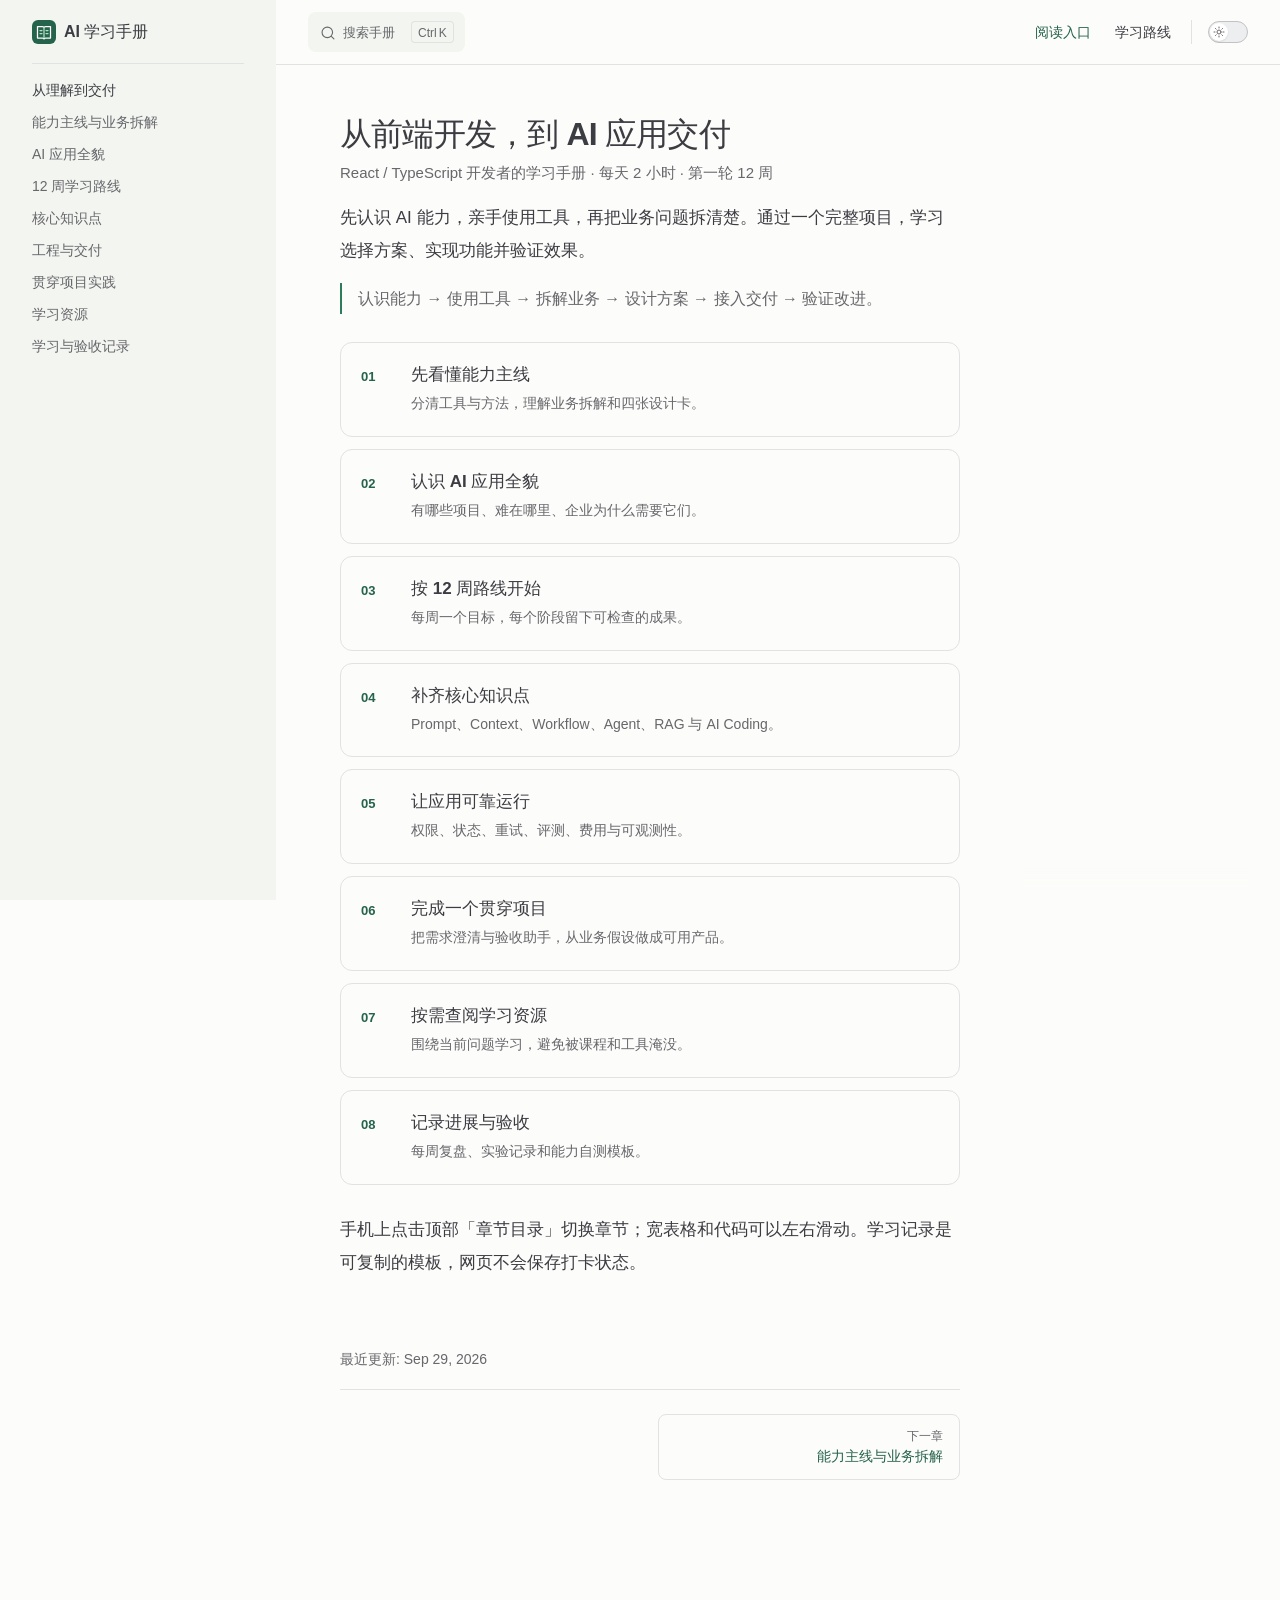
==== index.html @ 5c64769e "Publish handbook from aca8773" ====
<!DOCTYPE html>
<html lang="zh-CN" dir="ltr">
  <head>
    <meta charset="utf-8">
    <meta name="viewport" content="width=device-width,initial-scale=1">
    <title>阅读入口 | AI 学习手册</title>
    <meta name="description" content="面向 React / TypeScript 开发者，从认识 AI 能力到业务拆解、方案设计与项目交付的学习手册。">
    <meta name="generator" content="VitePress v1.6.4">
    <link rel="preload stylesheet" href="/assets/style.CjsG0iOr.css" as="style">
    <link rel="preload stylesheet" href="/vp-icons.css" as="style">
    
    <script type="module" src="/assets/app.BDH7FHPC.js"></script>
    <link rel="preload" href="/assets/inter-roman-latin.Di8DUHzh.woff2" as="font" type="font/woff2" crossorigin="">
    <link rel="modulepreload" href="/assets/chunks/theme.BqFdGO96.js">
    <link rel="modulepreload" href="/assets/chunks/framework.D7WGirly.js">
    <link rel="modulepreload" href="/assets/index.md.byQW-LFw.lean.js">
    <link rel="icon" type="image/svg+xml" href="/favicon.svg">
    <meta name="theme-color" content="#f7f8f5">
    <script id="check-dark-mode">(()=>{const e=localStorage.getItem("vitepress-theme-appearance")||"auto",a=window.matchMedia("(prefers-color-scheme: dark)").matches;(!e||e==="auto"?a:e==="dark")&&document.documentElement.classList.add("dark")})();</script>
    <script id="check-mac-os">document.documentElement.classList.toggle("mac",/Mac|iPhone|iPod|iPad/i.test(navigator.platform));</script>
  </head>
  <body>
    <div id="app"><div class="Layout" data-v-d8b57b2d><!--[--><!--]--><!--[--><span tabindex="-1" data-v-fcbfc0e0></span><a href="#VPContent" class="VPSkipLink visually-hidden" data-v-fcbfc0e0>跳到正文</a><!--]--><!----><header class="VPNav" data-v-d8b57b2d data-v-7ad780c2><div class="VPNavBar" data-v-7ad780c2 data-v-9fd4d1dd><div class="wrapper" data-v-9fd4d1dd><div class="container" data-v-9fd4d1dd><div class="title" data-v-9fd4d1dd><div class="VPNavBarTitle has-sidebar" data-v-9fd4d1dd data-v-9f43907a><a class="title" href="/" data-v-9f43907a><!--[--><!--]--><!--[--><img class="VPImage logo" src="/favicon.svg" alt data-v-ab19afbb><!--]--><span data-v-9f43907a>AI 学习手册</span><!--[--><!--]--></a></div></div><div class="content" data-v-9fd4d1dd><div class="content-body" data-v-9fd4d1dd><!--[--><!--]--><div class="VPNavBarSearch search" data-v-9fd4d1dd><!--[--><!----><div id="local-search"><button type="button" class="DocSearch DocSearch-Button" aria-label="搜索手册"><span class="DocSearch-Button-Container"><span class="vp-icon DocSearch-Search-Icon"></span><span class="DocSearch-Button-Placeholder">搜索手册</span></span><span class="DocSearch-Button-Keys"><kbd class="DocSearch-Button-Key"></kbd><kbd class="DocSearch-Button-Key">K</kbd></span></button></div><!--]--></div><nav aria-labelledby="main-nav-aria-label" class="VPNavBarMenu menu" data-v-9fd4d1dd data-v-afb2845e><span id="main-nav-aria-label" class="visually-hidden" data-v-afb2845e> Main Navigation </span><!--[--><!--[--><a class="VPLink link VPNavBarMenuLink active" href="/" tabindex="0" data-v-afb2845e data-v-815115f5><!--[--><span data-v-815115f5>阅读入口</span><!--]--></a><!--]--><!--[--><a class="VPLink link VPNavBarMenuLink" href="/docs/02-learning-roadmap.html" tabindex="0" data-v-afb2845e data-v-815115f5><!--[--><span data-v-815115f5>学习路线</span><!--]--></a><!--]--><!--]--></nav><!----><div class="VPNavBarAppearance appearance" data-v-9fd4d1dd data-v-3f90c1a5><button class="VPSwitch VPSwitchAppearance" type="button" role="switch" title aria-checked="false" data-v-3f90c1a5 data-v-be9742d9 data-v-b4ccac88><span class="check" data-v-b4ccac88><span class="icon" data-v-b4ccac88><!--[--><span class="vpi-sun sun" data-v-be9742d9></span><span class="vpi-moon moon" data-v-be9742d9></span><!--]--></span></span></button></div><!----><div class="VPFlyout VPNavBarExtra extra" data-v-9fd4d1dd data-v-f953d92f data-v-bfe7971f><button type="button" class="button" aria-haspopup="true" aria-expanded="false" aria-label="extra navigation" data-v-bfe7971f><span class="vpi-more-horizontal icon" data-v-bfe7971f></span></button><div class="menu" data-v-bfe7971f><div class="VPMenu" data-v-bfe7971f data-v-20ed86d6><!----><!--[--><!--[--><!----><div class="group" data-v-f953d92f><div class="item appearance" data-v-f953d92f><p class="label" data-v-f953d92f>阅读主题</p><div class="appearance-action" data-v-f953d92f><button class="VPSwitch VPSwitchAppearance" type="button" role="switch" title aria-checked="false" data-v-f953d92f data-v-be9742d9 data-v-b4ccac88><span class="check" data-v-b4ccac88><span class="icon" data-v-b4ccac88><!--[--><span class="vpi-sun sun" data-v-be9742d9></span><span class="vpi-moon moon" data-v-be9742d9></span><!--]--></span></span></button></div></div></div><!----><!--]--><!--]--></div></div></div><!--[--><!--]--><button type="button" class="VPNavBarHamburger hamburger" aria-label="mobile navigation" aria-expanded="false" aria-controls="VPNavScreen" data-v-9fd4d1dd data-v-6bee1efd><span class="container" data-v-6bee1efd><span class="top" data-v-6bee1efd></span><span class="middle" data-v-6bee1efd></span><span class="bottom" data-v-6bee1efd></span></span></button></div></div></div></div><div class="divider" data-v-9fd4d1dd><div class="divider-line" data-v-9fd4d1dd></div></div></div><!----></header><div class="VPLocalNav has-sidebar empty" data-v-d8b57b2d data-v-2488c25a><div class="container" data-v-2488c25a><button class="menu" aria-expanded="false" aria-controls="VPSidebarNav" data-v-2488c25a><span class="vpi-align-left menu-icon" data-v-2488c25a></span><span class="menu-text" data-v-2488c25a>章节目录</span></button><div class="VPLocalNavOutlineDropdown" style="--vp-vh:0px;" data-v-2488c25a data-v-6b867909><button data-v-6b867909>回到顶部</button><!----></div></div></div><aside class="VPSidebar" data-v-d8b57b2d data-v-42c4c606><div class="curtain" data-v-42c4c606></div><nav class="nav" id="VPSidebarNav" aria-labelledby="sidebar-aria-label" tabindex="-1" data-v-42c4c606><span class="visually-hidden" id="sidebar-aria-label" data-v-42c4c606> Sidebar Navigation </span><!--[--><!--]--><!--[--><div class="no-transition group" data-v-51288d80><section class="VPSidebarItem level-0" data-v-51288d80 data-v-0009425e><div class="item" role="button" tabindex="0" data-v-0009425e><div class="indicator" data-v-0009425e></div><h2 class="text" data-v-0009425e>从理解到交付</h2><!----></div><div class="items" data-v-0009425e><!--[--><div class="VPSidebarItem level-1 is-link" data-v-0009425e><div class="item" data-v-0009425e><div class="indicator" data-v-0009425e></div><a class="VPLink link link" href="/docs/08-capability-map-and-business-design.html" data-v-0009425e><!--[--><p class="text" data-v-0009425e>能力主线与业务拆解</p><!--]--></a><!----></div><!----></div><div class="VPSidebarItem level-1 is-link" data-v-0009425e><div class="item" data-v-0009425e><div class="indicator" data-v-0009425e></div><a class="VPLink link link" href="/docs/01-ai-application-landscape.html" data-v-0009425e><!--[--><p class="text" data-v-0009425e>AI 应用全貌</p><!--]--></a><!----></div><!----></div><div class="VPSidebarItem level-1 is-link" data-v-0009425e><div class="item" data-v-0009425e><div class="indicator" data-v-0009425e></div><a class="VPLink link link" href="/docs/02-learning-roadmap.html" data-v-0009425e><!--[--><p class="text" data-v-0009425e>12 周学习路线</p><!--]--></a><!----></div><!----></div><div class="VPSidebarItem level-1 is-link" data-v-0009425e><div class="item" data-v-0009425e><div class="indicator" data-v-0009425e></div><a class="VPLink link link" href="/docs/03-core-knowledge.html" data-v-0009425e><!--[--><p class="text" data-v-0009425e>核心知识点</p><!--]--></a><!----></div><!----></div><div class="VPSidebarItem level-1 is-link" data-v-0009425e><div class="item" data-v-0009425e><div class="indicator" data-v-0009425e></div><a class="VPLink link link" href="/docs/04-engineering-and-delivery.html" data-v-0009425e><!--[--><p class="text" data-v-0009425e>工程与交付</p><!--]--></a><!----></div><!----></div><div class="VPSidebarItem level-1 is-link" data-v-0009425e><div class="item" data-v-0009425e><div class="indicator" data-v-0009425e></div><a class="VPLink link link" href="/docs/05-capstone-project.html" data-v-0009425e><!--[--><p class="text" data-v-0009425e>贯穿项目实践</p><!--]--></a><!----></div><!----></div><div class="VPSidebarItem level-1 is-link" data-v-0009425e><div class="item" data-v-0009425e><div class="indicator" data-v-0009425e></div><a class="VPLink link link" href="/docs/06-learning-resources.html" data-v-0009425e><!--[--><p class="text" data-v-0009425e>学习资源</p><!--]--></a><!----></div><!----></div><div class="VPSidebarItem level-1 is-link" data-v-0009425e><div class="item" data-v-0009425e><div class="indicator" data-v-0009425e></div><a class="VPLink link link" href="/docs/07-progress-and-review.html" data-v-0009425e><!--[--><p class="text" data-v-0009425e>学习与验收记录</p><!--]--></a><!----></div><!----></div><!--]--></div></section></div><!--]--><!--[--><!--]--></nav></aside><div class="VPContent has-sidebar" id="VPContent" data-v-d8b57b2d data-v-9a6c75ad><div class="VPDoc has-sidebar has-aside" data-v-9a6c75ad data-v-e6f2a212><!--[--><!--]--><div class="container" data-v-e6f2a212><div class="aside" data-v-e6f2a212><div class="aside-curtain" data-v-e6f2a212></div><div class="aside-container" data-v-e6f2a212><div class="aside-content" data-v-e6f2a212><div class="VPDocAside" data-v-e6f2a212 data-v-cb998dce><!--[--><!--]--><!--[--><!--]--><nav aria-labelledby="doc-outline-aria-label" class="VPDocAsideOutline" data-v-cb998dce data-v-f610f197><div class="content" data-v-f610f197><div class="outline-marker" data-v-f610f197></div><div aria-level="2" class="outline-title" id="doc-outline-aria-label" role="heading" data-v-f610f197>本页目录</div><ul class="VPDocOutlineItem root" data-v-f610f197 data-v-53c99d69><!--[--><!--]--></ul></div></nav><!--[--><!--]--><div class="spacer" data-v-cb998dce></div><!--[--><!--]--><!----><!--[--><!--]--><!--[--><!--]--></div></div></div></div><div class="content" data-v-e6f2a212><div class="content-container" data-v-e6f2a212><!--[--><!--]--><main class="main" data-v-e6f2a212><div style="position:relative;" class="vp-doc _" data-v-e6f2a212><div><h1 id="从前端开发-到-ai-应用交付" tabindex="-1">从前端开发，到 AI 应用交付 <a class="header-anchor" href="#从前端开发-到-ai-应用交付" aria-label="Permalink to &quot;从前端开发，到 AI 应用交付&quot;">​</a></h1><div class="reading-intro">React / TypeScript 开发者的学习手册 · 每天 2 小时 · 第一轮 12 周</div><p>先认识 AI 能力，亲手使用工具，再把业务问题拆清楚。通过一个完整项目，学习选择方案、实现功能并验证效果。</p><blockquote><p>认识能力 → 使用工具 → 拆解业务 → 设计方案 → 接入交付 → 验证改进。</p></blockquote><div class="reading-path"><a class="chapter-link" href="/docs/08-capability-map-and-business-design.html"><span class="chapter-number">01</span><span><strong>先看懂能力主线</strong><small>分清工具与方法，理解业务拆解和四张设计卡。</small></span></a><a class="chapter-link" href="/docs/01-ai-application-landscape.html"><span class="chapter-number">02</span><span><strong>认识 AI 应用全貌</strong><small>有哪些项目、难在哪里、企业为什么需要它们。</small></span></a><a class="chapter-link" href="/docs/02-learning-roadmap.html"><span class="chapter-number">03</span><span><strong>按 12 周路线开始</strong><small>每周一个目标，每个阶段留下可检查的成果。</small></span></a><a class="chapter-link" href="/docs/03-core-knowledge.html"><span class="chapter-number">04</span><span><strong>补齐核心知识点</strong><small>Prompt、Context、Workflow、Agent、RAG 与 AI Coding。</small></span></a><a class="chapter-link" href="/docs/04-engineering-and-delivery.html"><span class="chapter-number">05</span><span><strong>让应用可靠运行</strong><small>权限、状态、重试、评测、费用与可观测性。</small></span></a><a class="chapter-link" href="/docs/05-capstone-project.html"><span class="chapter-number">06</span><span><strong>完成一个贯穿项目</strong><small>把需求澄清与验收助手，从业务假设做成可用产品。</small></span></a><a class="chapter-link" href="/docs/06-learning-resources.html"><span class="chapter-number">07</span><span><strong>按需查阅学习资源</strong><small>围绕当前问题学习，避免被课程和工具淹没。</small></span></a><a class="chapter-link" href="/docs/07-progress-and-review.html"><span class="chapter-number">08</span><span><strong>记录进展与验收</strong><small>每周复盘、实验记录和能力自测模板。</small></span></a></div><p>手机上点击顶部「章节目录」切换章节；宽表格和代码可以左右滑动。学习记录是可复制的模板，网页不会保存打卡状态。</p></div></div></main><footer class="VPDocFooter" data-v-e6f2a212 data-v-1bcd8184><!--[--><!--]--><div class="edit-info" data-v-1bcd8184><!----><div class="last-updated" data-v-1bcd8184><p class="VPLastUpdated" data-v-1bcd8184 data-v-1bb0c8a8>最近更新: <time datetime="2026-09-29T06:36:45.000Z" data-v-1bb0c8a8></time></p></div></div><nav class="prev-next" aria-labelledby="doc-footer-aria-label" data-v-1bcd8184><span class="visually-hidden" id="doc-footer-aria-label" data-v-1bcd8184>Pager</span><div class="pager" data-v-1bcd8184><!----></div><div class="pager" data-v-1bcd8184><a class="VPLink link pager-link next" href="/docs/08-capability-map-and-business-design.html" data-v-1bcd8184><!--[--><span class="desc" data-v-1bcd8184>下一章</span><span class="title" data-v-1bcd8184>能力主线与业务拆解</span><!--]--></a></div></nav></footer><!--[--><!--]--></div></div></div><!--[--><!--]--></div></div><!----><!--[--><!--]--></div></div>
    <script>window.__VP_HASH_MAP__=JSON.parse("{\"docs_01-ai-application-landscape.md\":\"DeaOQa1g\",\"docs_02-learning-roadmap.md\":\"C2vMFqOl\",\"docs_03-core-knowledge.md\":\"BTTZeuzE\",\"docs_04-engineering-and-delivery.md\":\"AjjDkxnQ\",\"docs_05-capstone-project.md\":\"B0jfKe1O\",\"docs_06-learning-resources.md\":\"Dd5MnWan\",\"docs_07-progress-and-review.md\":\"qwElBuSe\",\"docs_08-capability-map-and-business-design.md\":\"BMOhCntL\",\"index.md\":\"byQW-LFw\"}");function deserializeFunctions(r){return Array.isArray(r)?r.map(deserializeFunctions):typeof r=="object"&&r!==null?Object.keys(r).reduce((t,n)=>(t[n]=deserializeFunctions(r[n]),t),{}):typeof r=="string"&&r.startsWith("_vp-fn_")?new Function(`return ${r.slice(7)}`)():r};window.__VP_SITE_DATA__=deserializeFunctions(JSON.parse("{\"lang\":\"zh-CN\",\"dir\":\"ltr\",\"title\":\"AI 学习手册\",\"description\":\"面向 React / TypeScript 开发者，从认识 AI 能力到业务拆解、方案设计与项目交付的学习手册。\",\"base\":\"/\",\"head\":[],\"router\":{\"prefetchLinks\":true},\"appearance\":true,\"themeConfig\":{\"logo\":\"/favicon.svg\",\"siteTitle\":\"AI 学习手册\",\"nav\":[{\"text\":\"阅读入口\",\"link\":\"/\"},{\"text\":\"学习路线\",\"link\":\"/docs/02-learning-roadmap\"}],\"sidebar\":[{\"text\":\"从理解到交付\",\"items\":[{\"text\":\"能力主线与业务拆解\",\"link\":\"/docs/08-capability-map-and-business-design\"},{\"text\":\"AI 应用全貌\",\"link\":\"/docs/01-ai-application-landscape\"},{\"text\":\"12 周学习路线\",\"link\":\"/docs/02-learning-roadmap\"},{\"text\":\"核心知识点\",\"link\":\"/docs/03-core-knowledge\"},{\"text\":\"工程与交付\",\"link\":\"/docs/04-engineering-and-delivery\"},{\"text\":\"贯穿项目实践\",\"link\":\"/docs/05-capstone-project\"},{\"text\":\"学习资源\",\"link\":\"/docs/06-learning-resources\"},{\"text\":\"学习与验收记录\",\"link\":\"/docs/07-progress-and-review\"}]}],\"outline\":{\"level\":[2,3],\"label\":\"本页目录\"},\"sidebarMenuLabel\":\"章节目录\",\"returnToTopLabel\":\"回到顶部\",\"darkModeSwitchLabel\":\"阅读主题\",\"lightModeSwitchTitle\":\"切换浅色模式\",\"darkModeSwitchTitle\":\"切换深色模式\",\"skipToContentLabel\":\"跳到正文\",\"docFooter\":{\"prev\":\"上一章\",\"next\":\"下一章\"},\"lastUpdated\":{\"text\":\"最近更新\",\"formatOptions\":{\"dateStyle\":\"medium\"}},\"search\":{\"provider\":\"local\",\"options\":{\"translations\":{\"button\":{\"buttonText\":\"搜索手册\",\"buttonAriaLabel\":\"搜索手册\"},\"modal\":{\"displayDetails\":\"显示详细内容\",\"resetButtonTitle\":\"清空搜索\",\"backButtonTitle\":\"关闭搜索\",\"noResultsText\":\"没有找到相关内容\",\"footer\":{\"selectText\":\"选择\",\"navigateText\":\"切换\",\"closeText\":\"关闭\"}}},\"miniSearch\":{\"options\":{\"tokenize\":\"_vp-fn_(text) => {\\n              const words = text.toLowerCase().match(/[a-z0-9_]+|[\\\\u3400-\\\\u9fff]/g) || [];\\n              return words;\\n            }\"},\"searchOptions\":{\"prefix\":true,\"fuzzy\":false,\"combineWith\":\"AND\"}}}}},\"locales\":{},\"scrollOffset\":134,\"cleanUrls\":false}"));</script>
    
  </body>
</html>
---- assets/style.CjsG0iOr.css ----
@font-face{font-family:Inter;font-style:normal;font-weight:100 900;font-display:swap;src:url(/assets/inter-roman-cyrillic-ext.BBPuwvHQ.woff2) format("woff2");unicode-range:U+0460-052F,U+1C80-1C88,U+20B4,U+2DE0-2DFF,U+A640-A69F,U+FE2E-FE2F}@font-face{font-family:Inter;font-style:normal;font-weight:100 900;font-display:swap;src:url(/assets/inter-roman-cyrillic.C5lxZ8CY.woff2) format("woff2");unicode-range:U+0301,U+0400-045F,U+0490-0491,U+04B0-04B1,U+2116}@font-face{font-family:Inter;font-style:normal;font-weight:100 900;font-display:swap;src:url(/assets/inter-roman-greek-ext.CqjqNYQ-.woff2) format("woff2");unicode-range:U+1F00-1FFF}@font-face{font-family:Inter;font-style:normal;font-weight:100 900;font-display:swap;src:url(/assets/inter-roman-greek.BBVDIX6e.woff2) format("woff2");unicode-range:U+0370-0377,U+037A-037F,U+0384-038A,U+038C,U+038E-03A1,U+03A3-03FF}@font-face{font-family:Inter;font-style:normal;font-weight:100 900;font-display:swap;src:url(/assets/inter-roman-vietnamese.BjW4sHH5.woff2) format("woff2");unicode-range:U+0102-0103,U+0110-0111,U+0128-0129,U+0168-0169,U+01A0-01A1,U+01AF-01B0,U+0300-0301,U+0303-0304,U+0308-0309,U+0323,U+0329,U+1EA0-1EF9,U+20AB}@font-face{font-family:Inter;font-style:normal;font-weight:100 900;font-display:swap;src:url(/assets/inter-roman-latin-ext.4ZJIpNVo.woff2) format("woff2");unicode-range:U+0100-02AF,U+0304,U+0308,U+0329,U+1E00-1E9F,U+1EF2-1EFF,U+2020,U+20A0-20AB,U+20AD-20C0,U+2113,U+2C60-2C7F,U+A720-A7FF}@font-face{font-family:Inter;font-style:normal;font-weight:100 900;font-display:swap;src:url(/assets/inter-roman-latin.Di8DUHzh.woff2) format("woff2");unicode-range:U+0000-00FF,U+0131,U+0152-0153,U+02BB-02BC,U+02C6,U+02DA,U+02DC,U+0304,U+0308,U+0329,U+2000-206F,U+2074,U+20AC,U+2122,U+2191,U+2193,U+2212,U+2215,U+FEFF,U+FFFD}@font-face{font-family:Inter;font-style:italic;font-weight:100 900;font-display:swap;src:url(/assets/inter-italic-cyrillic-ext.r48I6akx.woff2) format("woff2");unicode-range:U+0460-052F,U+1C80-1C88,U+20B4,U+2DE0-2DFF,U+A640-A69F,U+FE2E-FE2F}@font-face{font-family:Inter;font-style:italic;font-weight:100 900;font-display:swap;src:url(/assets/inter-italic-cyrillic.By2_1cv3.woff2) format("woff2");unicode-range:U+0301,U+0400-045F,U+0490-0491,U+04B0-04B1,U+2116}@font-face{font-family:Inter;font-style:italic;font-weight:100 900;font-display:swap;src:url(/assets/inter-italic-greek-ext.1u6EdAuj.woff2) format("woff2");unicode-range:U+1F00-1FFF}@font-face{font-family:Inter;font-style:italic;font-weight:100 900;font-display:swap;src:url(/assets/inter-italic-greek.DJ8dCoTZ.woff2) format("woff2");unicode-range:U+0370-0377,U+037A-037F,U+0384-038A,U+038C,U+038E-03A1,U+03A3-03FF}@font-face{font-family:Inter;font-style:italic;font-weight:100 900;font-display:swap;src:url(/assets/inter-italic-vietnamese.BSbpV94h.woff2) format("woff2");unicode-range:U+0102-0103,U+0110-0111,U+0128-0129,U+0168-0169,U+01A0-01A1,U+01AF-01B0,U+0300-0301,U+0303-0304,U+0308-0309,U+0323,U+0329,U+1EA0-1EF9,U+20AB}@font-face{font-family:Inter;font-style:italic;font-weight:100 900;font-display:swap;src:url(/assets/inter-italic-latin-ext.CN1xVJS-.woff2) format("woff2");unicode-range:U+0100-02AF,U+0304,U+0308,U+0329,U+1E00-1E9F,U+1EF2-1EFF,U+2020,U+20A0-20AB,U+20AD-20C0,U+2113,U+2C60-2C7F,U+A720-A7FF}@font-face{font-family:Inter;font-style:italic;font-weight:100 900;font-display:swap;src:url(/assets/inter-italic-latin.C2AdPX0b.woff2) format("woff2");unicode-range:U+0000-00FF,U+0131,U+0152-0153,U+02BB-02BC,U+02C6,U+02DA,U+02DC,U+0304,U+0308,U+0329,U+2000-206F,U+2074,U+20AC,U+2122,U+2191,U+2193,U+2212,U+2215,U+FEFF,U+FFFD}@font-face{font-family:Punctuation SC;font-weight:400;src:local("PingFang SC Regular"),local("Noto Sans CJK SC"),local("Microsoft YaHei");unicode-range:U+201C,U+201D,U+2018,U+2019,U+2E3A,U+2014,U+2013,U+2026,U+00B7,U+007E,U+002F}@font-face{font-family:Punctuation SC;font-weight:500;src:local("PingFang SC Medium"),local("Noto Sans CJK SC"),local("Microsoft YaHei");unicode-range:U+201C,U+201D,U+2018,U+2019,U+2E3A,U+2014,U+2013,U+2026,U+00B7,U+007E,U+002F}@font-face{font-family:Punctuation SC;font-weight:600;src:local("PingFang SC Semibold"),local("Noto Sans CJK SC Bold"),local("Microsoft YaHei Bold");unicode-range:U+201C,U+201D,U+2018,U+2019,U+2E3A,U+2014,U+2013,U+2026,U+00B7,U+007E,U+002F}@font-face{font-family:Punctuation SC;font-weight:700;src:local("PingFang SC Semibold"),local("Noto Sans CJK SC Bold"),local("Microsoft YaHei Bold");unicode-range:U+201C,U+201D,U+2018,U+2019,U+2E3A,U+2014,U+2013,U+2026,U+00B7,U+007E,U+002F}:root{--vp-c-white: #ffffff;--vp-c-black: #000000;--vp-c-neutral: var(--vp-c-black);--vp-c-neutral-inverse: var(--vp-c-white)}.dark{--vp-c-neutral: var(--vp-c-white);--vp-c-neutral-inverse: var(--vp-c-black)}:root{--vp-c-gray-1: #dddde3;--vp-c-gray-2: #e4e4e9;--vp-c-gray-3: #ebebef;--vp-c-gray-soft: rgba(142, 150, 170, .14);--vp-c-indigo-1: #3451b2;--vp-c-indigo-2: #3a5ccc;--vp-c-indigo-3: #5672cd;--vp-c-indigo-soft: rgba(100, 108, 255, .14);--vp-c-purple-1: #6f42c1;--vp-c-purple-2: #7e4cc9;--vp-c-purple-3: #8e5cd9;--vp-c-purple-soft: rgba(159, 122, 234, .14);--vp-c-green-1: #18794e;--vp-c-green-2: #299764;--vp-c-green-3: #30a46c;--vp-c-green-soft: rgba(16, 185, 129, .14);--vp-c-yellow-1: #915930;--vp-c-yellow-2: #946300;--vp-c-yellow-3: #9f6a00;--vp-c-yellow-soft: rgba(234, 179, 8, .14);--vp-c-red-1: #b8272c;--vp-c-red-2: #d5393e;--vp-c-red-3: #e0575b;--vp-c-red-soft: rgba(244, 63, 94, .14);--vp-c-sponsor: #db2777}.dark{--vp-c-gray-1: #515c67;--vp-c-gray-2: #414853;--vp-c-gray-3: #32363f;--vp-c-gray-soft: rgba(101, 117, 133, .16);--vp-c-indigo-1: #a8b1ff;--vp-c-indigo-2: #5c73e7;--vp-c-indigo-3: #3e63dd;--vp-c-indigo-soft: rgba(100, 108, 255, .16);--vp-c-purple-1: #c8abfa;--vp-c-purple-2: #a879e6;--vp-c-purple-3: #8e5cd9;--vp-c-purple-soft: rgba(159, 122, 234, .16);--vp-c-green-1: #3dd68c;--vp-c-green-2: #30a46c;--vp-c-green-3: #298459;--vp-c-green-soft: rgba(16, 185, 129, .16);--vp-c-yellow-1: #f9b44e;--vp-c-yellow-2: #da8b17;--vp-c-yellow-3: #a46a0a;--vp-c-yellow-soft: rgba(234, 179, 8, .16);--vp-c-red-1: #f66f81;--vp-c-red-2: #f14158;--vp-c-red-3: #b62a3c;--vp-c-red-soft: rgba(244, 63, 94, .16)}:root{--vp-c-bg: #ffffff;--vp-c-bg-alt: #f6f6f7;--vp-c-bg-elv: #ffffff;--vp-c-bg-soft: #f6f6f7}.dark{--vp-c-bg: #1b1b1f;--vp-c-bg-alt: #161618;--vp-c-bg-elv: #202127;--vp-c-bg-soft: #202127}:root{--vp-c-border: #c2c2c4;--vp-c-divider: #e2e2e3;--vp-c-gutter: #e2e2e3}.dark{--vp-c-border: #3c3f44;--vp-c-divider: #2e2e32;--vp-c-gutter: #000000}:root{--vp-c-text-1: #3c3c43;--vp-c-text-2: #67676c;--vp-c-text-3: #929295}.dark{--vp-c-text-1: #dfdfd6;--vp-c-text-2: #98989f;--vp-c-text-3: #6a6a71}:root{--vp-c-default-1: var(--vp-c-gray-1);--vp-c-default-2: var(--vp-c-gray-2);--vp-c-default-3: var(--vp-c-gray-3);--vp-c-default-soft: var(--vp-c-gray-soft);--vp-c-brand-1: var(--vp-c-indigo-1);--vp-c-brand-2: var(--vp-c-indigo-2);--vp-c-brand-3: var(--vp-c-indigo-3);--vp-c-brand-soft: var(--vp-c-indigo-soft);--vp-c-brand: var(--vp-c-brand-1);--vp-c-tip-1: var(--vp-c-brand-1);--vp-c-tip-2: var(--vp-c-brand-2);--vp-c-tip-3: var(--vp-c-brand-3);--vp-c-tip-soft: var(--vp-c-brand-soft);--vp-c-note-1: var(--vp-c-brand-1);--vp-c-note-2: var(--vp-c-brand-2);--vp-c-note-3: var(--vp-c-brand-3);--vp-c-note-soft: var(--vp-c-brand-soft);--vp-c-success-1: var(--vp-c-green-1);--vp-c-success-2: var(--vp-c-green-2);--vp-c-success-3: var(--vp-c-green-3);--vp-c-success-soft: var(--vp-c-green-soft);--vp-c-important-1: var(--vp-c-purple-1);--vp-c-important-2: var(--vp-c-purple-2);--vp-c-important-3: var(--vp-c-purple-3);--vp-c-important-soft: var(--vp-c-purple-soft);--vp-c-warning-1: var(--vp-c-yellow-1);--vp-c-warning-2: var(--vp-c-yellow-2);--vp-c-warning-3: var(--vp-c-yellow-3);--vp-c-warning-soft: var(--vp-c-yellow-soft);--vp-c-danger-1: var(--vp-c-red-1);--vp-c-danger-2: var(--vp-c-red-2);--vp-c-danger-3: var(--vp-c-red-3);--vp-c-danger-soft: var(--vp-c-red-soft);--vp-c-caution-1: var(--vp-c-red-1);--vp-c-caution-2: var(--vp-c-red-2);--vp-c-caution-3: var(--vp-c-red-3);--vp-c-caution-soft: var(--vp-c-red-soft)}:root{--vp-font-family-base: "Inter", ui-sans-serif, system-ui, sans-serif, "Apple Color Emoji", "Segoe UI Emoji", "Segoe UI Symbol", "Noto Color Emoji";--vp-font-family-mono: ui-monospace, "Menlo", "Monaco", "Consolas", "Liberation Mono", "Courier New", monospace;font-optical-sizing:auto}:root:where(:lang(zh)){--vp-font-family-base: "Punctuation SC", "Inter", ui-sans-serif, system-ui, sans-serif, "Apple Color Emoji", "Segoe UI Emoji", "Segoe UI Symbol", "Noto Color Emoji"}:root{--vp-shadow-1: 0 1px 2px rgba(0, 0, 0, .04), 0 1px 2px rgba(0, 0, 0, .06);--vp-shadow-2: 0 3px 12px rgba(0, 0, 0, .07), 0 1px 4px rgba(0, 0, 0, .07);--vp-shadow-3: 0 12px 32px rgba(0, 0, 0, .1), 0 2px 6px rgba(0, 0, 0, .08);--vp-shadow-4: 0 14px 44px rgba(0, 0, 0, .12), 0 3px 9px rgba(0, 0, 0, .12);--vp-shadow-5: 0 18px 56px rgba(0, 0, 0, .16), 0 4px 12px rgba(0, 0, 0, .16)}:root{--vp-z-index-footer: 10;--vp-z-index-local-nav: 20;--vp-z-index-nav: 30;--vp-z-index-layout-top: 40;--vp-z-index-backdrop: 50;--vp-z-index-sidebar: 60}@media(min-width:960px){:root{--vp-z-index-sidebar: 25}}:root{--vp-layout-max-width: 1440px}:root{--vp-header-anchor-symbol: "#"}:root{--vp-code-line-height: 1.7;--vp-code-font-size: .875em;--vp-code-color: var(--vp-c-brand-1);--vp-code-link-color: var(--vp-c-brand-1);--vp-code-link-hover-color: var(--vp-c-brand-2);--vp-code-bg: var(--vp-c-default-soft);--vp-code-block-color: var(--vp-c-text-2);--vp-code-block-bg: var(--vp-c-bg-alt);--vp-code-block-divider-color: var(--vp-c-gutter);--vp-code-lang-color: var(--vp-c-text-3);--vp-code-line-highlight-color: var(--vp-c-default-soft);--vp-code-line-number-color: var(--vp-c-text-3);--vp-code-line-diff-add-color: var(--vp-c-success-soft);--vp-code-line-diff-add-symbol-color: var(--vp-c-success-1);--vp-code-line-diff-remove-color: var(--vp-c-danger-soft);--vp-code-line-diff-remove-symbol-color: var(--vp-c-danger-1);--vp-code-line-warning-color: var(--vp-c-warning-soft);--vp-code-line-error-color: var(--vp-c-danger-soft);--vp-code-copy-code-border-color: var(--vp-c-divider);--vp-code-copy-code-bg: var(--vp-c-bg-soft);--vp-code-copy-code-hover-border-color: var(--vp-c-divider);--vp-code-copy-code-hover-bg: var(--vp-c-bg);--vp-code-copy-code-active-text: var(--vp-c-text-2);--vp-code-copy-copied-text-content: "Copied";--vp-code-tab-divider: var(--vp-code-block-divider-color);--vp-code-tab-text-color: var(--vp-c-text-2);--vp-code-tab-bg: var(--vp-code-block-bg);--vp-code-tab-hover-text-color: var(--vp-c-text-1);--vp-code-tab-active-text-color: var(--vp-c-text-1);--vp-code-tab-active-bar-color: var(--vp-c-brand-1)}:lang(es),:lang(pt){--vp-code-copy-copied-text-content: "Copiado"}:lang(fa){--vp-code-copy-copied-text-content: "کپی شد"}:lang(ko){--vp-code-copy-copied-text-content: "복사됨"}:lang(ru){--vp-code-copy-copied-text-content: "Скопировано"}:lang(zh){--vp-code-copy-copied-text-content: "已复制"}:root{--vp-button-brand-border: transparent;--vp-button-brand-text: var(--vp-c-white);--vp-button-brand-bg: var(--vp-c-brand-3);--vp-button-brand-hover-border: transparent;--vp-button-brand-hover-text: var(--vp-c-white);--vp-button-brand-hover-bg: var(--vp-c-brand-2);--vp-button-brand-active-border: transparent;--vp-button-brand-active-text: var(--vp-c-white);--vp-button-brand-active-bg: var(--vp-c-brand-1);--vp-button-alt-border: transparent;--vp-button-alt-text: var(--vp-c-text-1);--vp-button-alt-bg: var(--vp-c-default-3);--vp-button-alt-hover-border: transparent;--vp-button-alt-hover-text: var(--vp-c-text-1);--vp-button-alt-hover-bg: var(--vp-c-default-2);--vp-button-alt-active-border: transparent;--vp-button-alt-active-text: var(--vp-c-text-1);--vp-button-alt-active-bg: var(--vp-c-default-1);--vp-button-sponsor-border: var(--vp-c-text-2);--vp-button-sponsor-text: var(--vp-c-text-2);--vp-button-sponsor-bg: transparent;--vp-button-sponsor-hover-border: var(--vp-c-sponsor);--vp-button-sponsor-hover-text: var(--vp-c-sponsor);--vp-button-sponsor-hover-bg: transparent;--vp-button-sponsor-active-border: var(--vp-c-sponsor);--vp-button-sponsor-active-text: var(--vp-c-sponsor);--vp-button-sponsor-active-bg: transparent}:root{--vp-custom-block-font-size: 14px;--vp-custom-block-code-font-size: 13px;--vp-custom-block-info-border: transparent;--vp-custom-block-info-text: var(--vp-c-text-1);--vp-custom-block-info-bg: var(--vp-c-default-soft);--vp-custom-block-info-code-bg: var(--vp-c-default-soft);--vp-custom-block-note-border: transparent;--vp-custom-block-note-text: var(--vp-c-text-1);--vp-custom-block-note-bg: var(--vp-c-default-soft);--vp-custom-block-note-code-bg: var(--vp-c-default-soft);--vp-custom-block-tip-border: transparent;--vp-custom-block-tip-text: var(--vp-c-text-1);--vp-custom-block-tip-bg: var(--vp-c-tip-soft);--vp-custom-block-tip-code-bg: var(--vp-c-tip-soft);--vp-custom-block-important-border: transparent;--vp-custom-block-important-text: var(--vp-c-text-1);--vp-custom-block-important-bg: var(--vp-c-important-soft);--vp-custom-block-important-code-bg: var(--vp-c-important-soft);--vp-custom-block-warning-border: transparent;--vp-custom-block-warning-text: var(--vp-c-text-1);--vp-custom-block-warning-bg: var(--vp-c-warning-soft);--vp-custom-block-warning-code-bg: var(--vp-c-warning-soft);--vp-custom-block-danger-border: transparent;--vp-custom-block-danger-text: var(--vp-c-text-1);--vp-custom-block-danger-bg: var(--vp-c-danger-soft);--vp-custom-block-danger-code-bg: var(--vp-c-danger-soft);--vp-custom-block-caution-border: transparent;--vp-custom-block-caution-text: var(--vp-c-text-1);--vp-custom-block-caution-bg: var(--vp-c-caution-soft);--vp-custom-block-caution-code-bg: var(--vp-c-caution-soft);--vp-custom-block-details-border: var(--vp-custom-block-info-border);--vp-custom-block-details-text: var(--vp-custom-block-info-text);--vp-custom-block-details-bg: var(--vp-custom-block-info-bg);--vp-custom-block-details-code-bg: var(--vp-custom-block-info-code-bg)}:root{--vp-input-border-color: var(--vp-c-border);--vp-input-bg-color: var(--vp-c-bg-alt);--vp-input-switch-bg-color: var(--vp-c-default-soft)}:root{--vp-nav-height: 64px;--vp-nav-bg-color: var(--vp-c-bg);--vp-nav-screen-bg-color: var(--vp-c-bg);--vp-nav-logo-height: 24px}.hide-nav{--vp-nav-height: 0px}.hide-nav .VPSidebar{--vp-nav-height: 22px}:root{--vp-local-nav-bg-color: var(--vp-c-bg)}:root{--vp-sidebar-width: 272px;--vp-sidebar-bg-color: var(--vp-c-bg-alt)}:root{--vp-backdrop-bg-color: rgba(0, 0, 0, .6)}:root{--vp-home-hero-name-color: var(--vp-c-brand-1);--vp-home-hero-name-background: transparent;--vp-home-hero-image-background-image: none;--vp-home-hero-image-filter: none}:root{--vp-badge-info-border: transparent;--vp-badge-info-text: var(--vp-c-text-2);--vp-badge-info-bg: var(--vp-c-default-soft);--vp-badge-tip-border: transparent;--vp-badge-tip-text: var(--vp-c-tip-1);--vp-badge-tip-bg: var(--vp-c-tip-soft);--vp-badge-warning-border: transparent;--vp-badge-warning-text: var(--vp-c-warning-1);--vp-badge-warning-bg: var(--vp-c-warning-soft);--vp-badge-danger-border: transparent;--vp-badge-danger-text: var(--vp-c-danger-1);--vp-badge-danger-bg: var(--vp-c-danger-soft)}:root{--vp-carbon-ads-text-color: var(--vp-c-text-1);--vp-carbon-ads-poweredby-color: var(--vp-c-text-2);--vp-carbon-ads-bg-color: var(--vp-c-bg-soft);--vp-carbon-ads-hover-text-color: var(--vp-c-brand-1);--vp-carbon-ads-hover-poweredby-color: var(--vp-c-text-1)}:root{--vp-local-search-bg: var(--vp-c-bg);--vp-local-search-result-bg: var(--vp-c-bg);--vp-local-search-result-border: var(--vp-c-divider);--vp-local-search-result-selected-bg: var(--vp-c-bg);--vp-local-search-result-selected-border: var(--vp-c-brand-1);--vp-local-search-highlight-bg: var(--vp-c-brand-1);--vp-local-search-highlight-text: var(--vp-c-neutral-inverse)}@media(prefers-reduced-motion:reduce){*,:before,:after{animation-delay:-1ms!important;animation-duration:1ms!important;animation-iteration-count:1!important;background-attachment:initial!important;scroll-behavior:auto!important;transition-duration:0s!important;transition-delay:0s!important}}*,:before,:after{box-sizing:border-box}html{line-height:1.4;font-size:16px;-webkit-text-size-adjust:100%}html.dark{color-scheme:dark}body{margin:0;width:100%;min-width:320px;min-height:100vh;line-height:24px;font-family:var(--vp-font-family-base);font-size:16px;font-weight:400;color:var(--vp-c-text-1);background-color:var(--vp-c-bg);font-synthesis:style;text-rendering:optimizeLegibility;-webkit-font-smoothing:antialiased;-moz-osx-font-smoothing:grayscale}main{display:block}h1,h2,h3,h4,h5,h6{margin:0;line-height:24px;font-size:16px;font-weight:400}p{margin:0}strong,b{font-weight:600}a,area,button,[role=button],input,label,select,summary,textarea{touch-action:manipulation}a{color:inherit;text-decoration:inherit}ol,ul{list-style:none;margin:0;padding:0}blockquote{margin:0}pre,code,kbd,samp{font-family:var(--vp-font-family-mono)}img,svg,video,canvas,audio,iframe,embed,object{display:block}figure{margin:0}img,video{max-width:100%;height:auto}button,input,optgroup,select,textarea{border:0;padding:0;line-height:inherit;color:inherit}button{padding:0;font-family:inherit;background-color:transparent;background-image:none}button:enabled,[role=button]:enabled{cursor:pointer}button:focus,button:focus-visible{outline:1px dotted;outline:4px auto -webkit-focus-ring-color}button:focus:not(:focus-visible){outline:none!important}input:focus,textarea:focus,select:focus{outline:none}table{border-collapse:collapse}input{background-color:transparent}input:-ms-input-placeholder,textarea:-ms-input-placeholder{color:var(--vp-c-text-3)}input::-ms-input-placeholder,textarea::-ms-input-placeholder{color:var(--vp-c-text-3)}input::placeholder,textarea::placeholder{color:var(--vp-c-text-3)}input::-webkit-outer-spin-button,input::-webkit-inner-spin-button{-webkit-appearance:none;margin:0}input[type=number]{-moz-appearance:textfield}textarea{resize:vertical}select{-webkit-appearance:none}fieldset{margin:0;padding:0}h1,h2,h3,h4,h5,h6,li,p{overflow-wrap:break-word}vite-error-overlay{z-index:9999}mjx-container{overflow-x:auto}mjx-container>svg{display:inline-block;margin:auto}[class^=vpi-],[class*=" vpi-"],.vp-icon{width:1em;height:1em}[class^=vpi-].bg,[class*=" vpi-"].bg,.vp-icon.bg{background-size:100% 100%;background-color:transparent}[class^=vpi-]:not(.bg),[class*=" vpi-"]:not(.bg),.vp-icon:not(.bg){-webkit-mask:var(--icon) no-repeat;mask:var(--icon) no-repeat;-webkit-mask-size:100% 100%;mask-size:100% 100%;background-color:currentColor;color:inherit}.vpi-align-left{--icon: url("data:image/svg+xml,%3Csvg xmlns='http://www.w3.org/2000/svg' fill='none' stroke='currentColor' stroke-linecap='round' stroke-linejoin='round' stroke-width='2' viewBox='0 0 24 24'%3E%3Cpath d='M21 6H3M15 12H3M17 18H3'/%3E%3C/svg%3E")}.vpi-arrow-right,.vpi-arrow-down,.vpi-arrow-left,.vpi-arrow-up{--icon: url("data:image/svg+xml,%3Csvg xmlns='http://www.w3.org/2000/svg' fill='none' stroke='currentColor' stroke-linecap='round' stroke-linejoin='round' stroke-width='2' viewBox='0 0 24 24'%3E%3Cpath d='M5 12h14M12 5l7 7-7 7'/%3E%3C/svg%3E")}.vpi-chevron-right,.vpi-chevron-down,.vpi-chevron-left,.vpi-chevron-up{--icon: url("data:image/svg+xml,%3Csvg xmlns='http://www.w3.org/2000/svg' fill='none' stroke='currentColor' stroke-linecap='round' stroke-linejoin='round' stroke-width='2' viewBox='0 0 24 24'%3E%3Cpath d='m9 18 6-6-6-6'/%3E%3C/svg%3E")}.vpi-chevron-down,.vpi-arrow-down{transform:rotate(90deg)}.vpi-chevron-left,.vpi-arrow-left{transform:rotate(180deg)}.vpi-chevron-up,.vpi-arrow-up{transform:rotate(-90deg)}.vpi-square-pen{--icon: url("data:image/svg+xml,%3Csvg xmlns='http://www.w3.org/2000/svg' fill='none' stroke='currentColor' stroke-linecap='round' stroke-linejoin='round' stroke-width='2' viewBox='0 0 24 24'%3E%3Cpath d='M12 3H5a2 2 0 0 0-2 2v14a2 2 0 0 0 2 2h14a2 2 0 0 0 2-2v-7'/%3E%3Cpath d='M18.375 2.625a2.121 2.121 0 1 1 3 3L12 15l-4 1 1-4Z'/%3E%3C/svg%3E")}.vpi-plus{--icon: url("data:image/svg+xml,%3Csvg xmlns='http://www.w3.org/2000/svg' fill='none' stroke='currentColor' stroke-linecap='round' stroke-linejoin='round' stroke-width='2' viewBox='0 0 24 24'%3E%3Cpath d='M5 12h14M12 5v14'/%3E%3C/svg%3E")}.vpi-sun{--icon: url("data:image/svg+xml,%3Csvg xmlns='http://www.w3.org/2000/svg' fill='none' stroke='currentColor' stroke-linecap='round' stroke-linejoin='round' stroke-width='2' viewBox='0 0 24 24'%3E%3Ccircle cx='12' cy='12' r='4'/%3E%3Cpath d='M12 2v2M12 20v2M4.93 4.93l1.41 1.41M17.66 17.66l1.41 1.41M2 12h2M20 12h2M6.34 17.66l-1.41 1.41M19.07 4.93l-1.41 1.41'/%3E%3C/svg%3E")}.vpi-moon{--icon: url("data:image/svg+xml,%3Csvg xmlns='http://www.w3.org/2000/svg' fill='none' stroke='currentColor' stroke-linecap='round' stroke-linejoin='round' stroke-width='2' viewBox='0 0 24 24'%3E%3Cpath d='M12 3a6 6 0 0 0 9 9 9 9 0 1 1-9-9Z'/%3E%3C/svg%3E")}.vpi-more-horizontal{--icon: url("data:image/svg+xml,%3Csvg xmlns='http://www.w3.org/2000/svg' fill='none' stroke='currentColor' stroke-linecap='round' stroke-linejoin='round' stroke-width='2' viewBox='0 0 24 24'%3E%3Ccircle cx='12' cy='12' r='1'/%3E%3Ccircle cx='19' cy='12' r='1'/%3E%3Ccircle cx='5' cy='12' r='1'/%3E%3C/svg%3E")}.vpi-languages{--icon: url("data:image/svg+xml,%3Csvg xmlns='http://www.w3.org/2000/svg' fill='none' stroke='currentColor' stroke-linecap='round' stroke-linejoin='round' stroke-width='2' viewBox='0 0 24 24'%3E%3Cpath d='m5 8 6 6M4 14l6-6 2-3M2 5h12M7 2h1M22 22l-5-10-5 10M14 18h6'/%3E%3C/svg%3E")}.vpi-heart{--icon: url("data:image/svg+xml,%3Csvg xmlns='http://www.w3.org/2000/svg' fill='none' stroke='currentColor' stroke-linecap='round' stroke-linejoin='round' stroke-width='2' viewBox='0 0 24 24'%3E%3Cpath d='M19 14c1.49-1.46 3-3.21 3-5.5A5.5 5.5 0 0 0 16.5 3c-1.76 0-3 .5-4.5 2-1.5-1.5-2.74-2-4.5-2A5.5 5.5 0 0 0 2 8.5c0 2.3 1.5 4.05 3 5.5l7 7Z'/%3E%3C/svg%3E")}.vpi-search{--icon: url("data:image/svg+xml,%3Csvg xmlns='http://www.w3.org/2000/svg' fill='none' stroke='currentColor' stroke-linecap='round' stroke-linejoin='round' stroke-width='2' viewBox='0 0 24 24'%3E%3Ccircle cx='11' cy='11' r='8'/%3E%3Cpath d='m21 21-4.3-4.3'/%3E%3C/svg%3E")}.vpi-layout-list{--icon: url("data:image/svg+xml,%3Csvg xmlns='http://www.w3.org/2000/svg' fill='none' stroke='currentColor' stroke-linecap='round' stroke-linejoin='round' stroke-width='2' viewBox='0 0 24 24'%3E%3Crect width='7' height='7' x='3' y='3' rx='1'/%3E%3Crect width='7' height='7' x='3' y='14' rx='1'/%3E%3Cpath d='M14 4h7M14 9h7M14 15h7M14 20h7'/%3E%3C/svg%3E")}.vpi-delete{--icon: url("data:image/svg+xml,%3Csvg xmlns='http://www.w3.org/2000/svg' fill='none' stroke='currentColor' stroke-linecap='round' stroke-linejoin='round' stroke-width='2' viewBox='0 0 24 24'%3E%3Cpath d='M20 5H9l-7 7 7 7h11a2 2 0 0 0 2-2V7a2 2 0 0 0-2-2ZM18 9l-6 6M12 9l6 6'/%3E%3C/svg%3E")}.vpi-corner-down-left{--icon: url("data:image/svg+xml,%3Csvg xmlns='http://www.w3.org/2000/svg' fill='none' stroke='currentColor' stroke-linecap='round' stroke-linejoin='round' stroke-width='2' viewBox='0 0 24 24'%3E%3Cpath d='m9 10-5 5 5 5'/%3E%3Cpath d='M20 4v7a4 4 0 0 1-4 4H4'/%3E%3C/svg%3E")}:root{--vp-icon-copy: url("data:image/svg+xml,%3Csvg xmlns='http://www.w3.org/2000/svg' fill='none' stroke='rgba(128,128,128,1)' stroke-linecap='round' stroke-linejoin='round' stroke-width='2' viewBox='0 0 24 24'%3E%3Crect width='8' height='4' x='8' y='2' rx='1' ry='1'/%3E%3Cpath d='M16 4h2a2 2 0 0 1 2 2v14a2 2 0 0 1-2 2H6a2 2 0 0 1-2-2V6a2 2 0 0 1 2-2h2'/%3E%3C/svg%3E");--vp-icon-copied: url("data:image/svg+xml,%3Csvg xmlns='http://www.w3.org/2000/svg' fill='none' stroke='rgba(128,128,128,1)' stroke-linecap='round' stroke-linejoin='round' stroke-width='2' viewBox='0 0 24 24'%3E%3Crect width='8' height='4' x='8' y='2' rx='1' ry='1'/%3E%3Cpath d='M16 4h2a2 2 0 0 1 2 2v14a2 2 0 0 1-2 2H6a2 2 0 0 1-2-2V6a2 2 0 0 1 2-2h2'/%3E%3Cpath d='m9 14 2 2 4-4'/%3E%3C/svg%3E")}.visually-hidden{position:absolute;width:1px;height:1px;white-space:nowrap;clip:rect(0 0 0 0);clip-path:inset(50%);overflow:hidden}.custom-block{border:1px solid transparent;border-radius:8px;padding:16px 16px 8px;line-height:24px;font-size:var(--vp-custom-block-font-size);color:var(--vp-c-text-2)}.custom-block.info{border-color:var(--vp-custom-block-info-border);color:var(--vp-custom-block-info-text);background-color:var(--vp-custom-block-info-bg)}.custom-block.info a,.custom-block.info code{color:var(--vp-c-brand-1)}.custom-block.info a:hover,.custom-block.info a:hover>code{color:var(--vp-c-brand-2)}.custom-block.info code{background-color:var(--vp-custom-block-info-code-bg)}.custom-block.note{border-color:var(--vp-custom-block-note-border);color:var(--vp-custom-block-note-text);background-color:var(--vp-custom-block-note-bg)}.custom-block.note a,.custom-block.note code{color:var(--vp-c-brand-1)}.custom-block.note a:hover,.custom-block.note a:hover>code{color:var(--vp-c-brand-2)}.custom-block.note code{background-color:var(--vp-custom-block-note-code-bg)}.custom-block.tip{border-color:var(--vp-custom-block-tip-border);color:var(--vp-custom-block-tip-text);background-color:var(--vp-custom-block-tip-bg)}.custom-block.tip a,.custom-block.tip code{color:var(--vp-c-tip-1)}.custom-block.tip a:hover,.custom-block.tip a:hover>code{color:var(--vp-c-tip-2)}.custom-block.tip code{background-color:var(--vp-custom-block-tip-code-bg)}.custom-block.important{border-color:var(--vp-custom-block-important-border);color:var(--vp-custom-block-important-text);background-color:var(--vp-custom-block-important-bg)}.custom-block.important a,.custom-block.important code{color:var(--vp-c-important-1)}.custom-block.important a:hover,.custom-block.important a:hover>code{color:var(--vp-c-important-2)}.custom-block.important code{background-color:var(--vp-custom-block-important-code-bg)}.custom-block.warning{border-color:var(--vp-custom-block-warning-border);color:var(--vp-custom-block-warning-text);background-color:var(--vp-custom-block-warning-bg)}.custom-block.warning a,.custom-block.warning code{color:var(--vp-c-warning-1)}.custom-block.warning a:hover,.custom-block.warning a:hover>code{color:var(--vp-c-warning-2)}.custom-block.warning code{background-color:var(--vp-custom-block-warning-code-bg)}.custom-block.danger{border-color:var(--vp-custom-block-danger-border);color:var(--vp-custom-block-danger-text);background-color:var(--vp-custom-block-danger-bg)}.custom-block.danger a,.custom-block.danger code{color:var(--vp-c-danger-1)}.custom-block.danger a:hover,.custom-block.danger a:hover>code{color:var(--vp-c-danger-2)}.custom-block.danger code{background-color:var(--vp-custom-block-danger-code-bg)}.custom-block.caution{border-color:var(--vp-custom-block-caution-border);color:var(--vp-custom-block-caution-text);background-color:var(--vp-custom-block-caution-bg)}.custom-block.caution a,.custom-block.caution code{color:var(--vp-c-caution-1)}.custom-block.caution a:hover,.custom-block.caution a:hover>code{color:var(--vp-c-caution-2)}.custom-block.caution code{background-color:var(--vp-custom-block-caution-code-bg)}.custom-block.details{border-color:var(--vp-custom-block-details-border);color:var(--vp-custom-block-details-text);background-color:var(--vp-custom-block-details-bg)}.custom-block.details a{color:var(--vp-c-brand-1)}.custom-block.details a:hover,.custom-block.details a:hover>code{color:var(--vp-c-brand-2)}.custom-block.details code{background-color:var(--vp-custom-block-details-code-bg)}.custom-block-title{font-weight:600}.custom-block p+p{margin:8px 0}.custom-block.details summary{margin:0 0 8px;font-weight:700;cursor:pointer;-webkit-user-select:none;user-select:none}.custom-block.details summary+p{margin:8px 0}.custom-block a{color:inherit;font-weight:600;text-decoration:underline;text-underline-offset:2px;transition:opacity .25s}.custom-block a:hover{opacity:.75}.custom-block code{font-size:var(--vp-custom-block-code-font-size)}.custom-block.custom-block th,.custom-block.custom-block blockquote>p{font-size:var(--vp-custom-block-font-size);color:inherit}.dark .vp-code span{color:var(--shiki-dark, inherit)}html:not(.dark) .vp-code span{color:var(--shiki-light, inherit)}.vp-code-group{margin-top:16px}.vp-code-group .tabs{position:relative;display:flex;margin-right:-24px;margin-left:-24px;padding:0 12px;background-color:var(--vp-code-tab-bg);overflow-x:auto;overflow-y:hidden;box-shadow:inset 0 -1px var(--vp-code-tab-divider)}@media(min-width:640px){.vp-code-group .tabs{margin-right:0;margin-left:0;border-radius:8px 8px 0 0}}.vp-code-group .tabs input{position:fixed;opacity:0;pointer-events:none}.vp-code-group .tabs label{position:relative;display:inline-block;border-bottom:1px solid transparent;padding:0 12px;line-height:48px;font-size:14px;font-weight:500;color:var(--vp-code-tab-text-color);white-space:nowrap;cursor:pointer;transition:color .25s}.vp-code-group .tabs label:after{position:absolute;right:8px;bottom:-1px;left:8px;z-index:1;height:2px;border-radius:2px;content:"";background-color:transparent;transition:background-color .25s}.vp-code-group label:hover{color:var(--vp-code-tab-hover-text-color)}.vp-code-group input:checked+label{color:var(--vp-code-tab-active-text-color)}.vp-code-group input:checked+label:after{background-color:var(--vp-code-tab-active-bar-color)}.vp-code-group div[class*=language-],.vp-block{display:none;margin-top:0!important;border-top-left-radius:0!important;border-top-right-radius:0!important}.vp-code-group div[class*=language-].active,.vp-block.active{display:block}.vp-block{padding:20px 24px}.vp-doc h1,.vp-doc h2,.vp-doc h3,.vp-doc h4,.vp-doc h5,.vp-doc h6{position:relative;font-weight:600;outline:none}.vp-doc h1{letter-spacing:-.02em;line-height:40px;font-size:28px}.vp-doc h2{margin:48px 0 16px;border-top:1px solid var(--vp-c-divider);padding-top:24px;letter-spacing:-.02em;line-height:32px;font-size:24px}.vp-doc h3{margin:32px 0 0;letter-spacing:-.01em;line-height:28px;font-size:20px}.vp-doc h4{margin:24px 0 0;letter-spacing:-.01em;line-height:24px;font-size:18px}.vp-doc .header-anchor{position:absolute;top:0;left:0;margin-left:-.87em;font-weight:500;-webkit-user-select:none;user-select:none;opacity:0;text-decoration:none;transition:color .25s,opacity .25s}.vp-doc .header-anchor:before{content:var(--vp-header-anchor-symbol)}.vp-doc h1:hover .header-anchor,.vp-doc h1 .header-anchor:focus,.vp-doc h2:hover .header-anchor,.vp-doc h2 .header-anchor:focus,.vp-doc h3:hover .header-anchor,.vp-doc h3 .header-anchor:focus,.vp-doc h4:hover .header-anchor,.vp-doc h4 .header-anchor:focus,.vp-doc h5:hover .header-anchor,.vp-doc h5 .header-anchor:focus,.vp-doc h6:hover .header-anchor,.vp-doc h6 .header-anchor:focus{opacity:1}@media(min-width:768px){.vp-doc h1{letter-spacing:-.02em;line-height:40px;font-size:32px}}.vp-doc h2 .header-anchor{top:24px}.vp-doc p,.vp-doc summary{margin:16px 0}.vp-doc p{line-height:28px}.vp-doc blockquote{margin:16px 0;border-left:2px solid var(--vp-c-divider);padding-left:16px;transition:border-color .5s;color:var(--vp-c-text-2)}.vp-doc blockquote>p{margin:0;font-size:16px;transition:color .5s}.vp-doc a{font-weight:500;color:var(--vp-c-brand-1);text-decoration:underline;text-underline-offset:2px;transition:color .25s,opacity .25s}.vp-doc a:hover{color:var(--vp-c-brand-2)}.vp-doc strong{font-weight:600}.vp-doc ul,.vp-doc ol{padding-left:1.25rem;margin:16px 0}.vp-doc ul{list-style:disc}.vp-doc ol{list-style:decimal}.vp-doc li>ol,.vp-doc li>ul{margin:8px 0 0}.vp-doc table{display:block;border-collapse:collapse;margin:20px 0;overflow-x:auto}.vp-doc tr{background-color:var(--vp-c-bg);border-top:1px solid var(--vp-c-divider);transition:background-color .5s}.vp-doc tr:nth-child(2n){background-color:var(--vp-c-bg-soft)}.vp-doc th,.vp-doc td{border:1px solid var(--vp-c-divider);padding:8px 16px}.vp-doc th{text-align:left;font-size:14px;font-weight:600;color:var(--vp-c-text-2);background-color:var(--vp-c-bg-soft)}.vp-doc td{font-size:14px}.vp-doc hr{margin:16px 0;border:none;border-top:1px solid var(--vp-c-divider)}.vp-doc .custom-block{margin:16px 0}.vp-doc .custom-block p{margin:8px 0;line-height:24px}.vp-doc .custom-block p:first-child{margin:0}.vp-doc .custom-block div[class*=language-]{margin:8px 0;border-radius:8px}.vp-doc .custom-block div[class*=language-] code{font-weight:400;background-color:transparent}.vp-doc .custom-block .vp-code-group .tabs{margin:0;border-radius:8px 8px 0 0}.vp-doc :not(pre,h1,h2,h3,h4,h5,h6)>code{font-size:var(--vp-code-font-size);color:var(--vp-code-color)}.vp-doc :not(pre)>code{border-radius:4px;padding:3px 6px;background-color:var(--vp-code-bg);transition:color .25s,background-color .5s}.vp-doc a>code{color:var(--vp-code-link-color)}.vp-doc a:hover>code{color:var(--vp-code-link-hover-color)}.vp-doc h1>code,.vp-doc h2>code,.vp-doc h3>code,.vp-doc h4>code{font-size:.9em}.vp-doc div[class*=language-],.vp-block{position:relative;margin:16px -24px;background-color:var(--vp-code-block-bg);overflow-x:auto;transition:background-color .5s}@media(min-width:640px){.vp-doc div[class*=language-],.vp-block{border-radius:8px;margin:16px 0}}@media(max-width:639px){.vp-doc li div[class*=language-]{border-radius:8px 0 0 8px}}.vp-doc div[class*=language-]+div[class*=language-],.vp-doc div[class$=-api]+div[class*=language-],.vp-doc div[class*=language-]+div[class$=-api]>div[class*=language-]{margin-top:-8px}.vp-doc [class*=language-] pre,.vp-doc [class*=language-] code{direction:ltr;text-align:left;white-space:pre;word-spacing:normal;word-break:normal;word-wrap:normal;-moz-tab-size:4;-o-tab-size:4;tab-size:4;-webkit-hyphens:none;-moz-hyphens:none;-ms-hyphens:none;hyphens:none}.vp-doc [class*=language-] pre{position:relative;z-index:1;margin:0;padding:20px 0;background:transparent;overflow-x:auto}.vp-doc [class*=language-] code{display:block;padding:0 24px;width:fit-content;min-width:100%;line-height:var(--vp-code-line-height);font-size:var(--vp-code-font-size);color:var(--vp-code-block-color);transition:color .5s}.vp-doc [class*=language-] code .highlighted{background-color:var(--vp-code-line-highlight-color);transition:background-color .5s;margin:0 -24px;padding:0 24px;width:calc(100% + 48px);display:inline-block}.vp-doc [class*=language-] code .highlighted.error{background-color:var(--vp-code-line-error-color)}.vp-doc [class*=language-] code .highlighted.warning{background-color:var(--vp-code-line-warning-color)}.vp-doc [class*=language-] code .diff{transition:background-color .5s;margin:0 -24px;padding:0 24px;width:calc(100% + 48px);display:inline-block}.vp-doc [class*=language-] code .diff:before{position:absolute;left:10px}.vp-doc [class*=language-] .has-focused-lines .line:not(.has-focus){filter:blur(.095rem);opacity:.4;transition:filter .35s,opacity .35s}.vp-doc [class*=language-] .has-focused-lines .line:not(.has-focus){opacity:.7;transition:filter .35s,opacity .35s}.vp-doc [class*=language-]:hover .has-focused-lines .line:not(.has-focus){filter:blur(0);opacity:1}.vp-doc [class*=language-] code .diff.remove{background-color:var(--vp-code-line-diff-remove-color);opacity:.7}.vp-doc [class*=language-] code .diff.remove:before{content:"-";color:var(--vp-code-line-diff-remove-symbol-color)}.vp-doc [class*=language-] code .diff.add{background-color:var(--vp-code-line-diff-add-color)}.vp-doc [class*=language-] code .diff.add:before{content:"+";color:var(--vp-code-line-diff-add-symbol-color)}.vp-doc div[class*=language-].line-numbers-mode{padding-left:32px}.vp-doc .line-numbers-wrapper{position:absolute;top:0;bottom:0;left:0;z-index:3;border-right:1px solid var(--vp-code-block-divider-color);padding-top:20px;width:32px;text-align:center;font-family:var(--vp-font-family-mono);line-height:var(--vp-code-line-height);font-size:var(--vp-code-font-size);color:var(--vp-code-line-number-color);transition:border-color .5s,color .5s}.vp-doc [class*=language-]>button.copy{direction:ltr;position:absolute;top:12px;right:12px;z-index:3;border:1px solid var(--vp-code-copy-code-border-color);border-radius:4px;width:40px;height:40px;background-color:var(--vp-code-copy-code-bg);opacity:0;cursor:pointer;background-image:var(--vp-icon-copy);background-position:50%;background-size:20px;background-repeat:no-repeat;transition:border-color .25s,background-color .25s,opacity .25s}.vp-doc [class*=language-]:hover>button.copy,.vp-doc [class*=language-]>button.copy:focus{opacity:1}.vp-doc [class*=language-]>button.copy:hover,.vp-doc [class*=language-]>button.copy.copied{border-color:var(--vp-code-copy-code-hover-border-color);background-color:var(--vp-code-copy-code-hover-bg)}.vp-doc [class*=language-]>button.copy.copied,.vp-doc [class*=language-]>button.copy:hover.copied{border-radius:0 4px 4px 0;background-color:var(--vp-code-copy-code-hover-bg);background-image:var(--vp-icon-copied)}.vp-doc [class*=language-]>button.copy.copied:before,.vp-doc [class*=language-]>button.copy:hover.copied:before{position:relative;top:-1px;transform:translate(calc(-100% - 1px));display:flex;justify-content:center;align-items:center;border:1px solid var(--vp-code-copy-code-hover-border-color);border-right:0;border-radius:4px 0 0 4px;padding:0 10px;width:fit-content;height:40px;text-align:center;font-size:12px;font-weight:500;color:var(--vp-code-copy-code-active-text);background-color:var(--vp-code-copy-code-hover-bg);white-space:nowrap;content:var(--vp-code-copy-copied-text-content)}.vp-doc [class*=language-]>span.lang{position:absolute;top:2px;right:8px;z-index:2;font-size:12px;font-weight:500;-webkit-user-select:none;user-select:none;color:var(--vp-code-lang-color);transition:color .4s,opacity .4s}.vp-doc [class*=language-]:hover>button.copy+span.lang,.vp-doc [class*=language-]>button.copy:focus+span.lang{opacity:0}.vp-doc .VPTeamMembers{margin-top:24px}.vp-doc .VPTeamMembers.small.count-1 .container{margin:0!important;max-width:calc((100% - 24px)/2)!important}.vp-doc .VPTeamMembers.small.count-2 .container,.vp-doc .VPTeamMembers.small.count-3 .container{max-width:100%!important}.vp-doc .VPTeamMembers.medium.count-1 .container{margin:0!important;max-width:calc((100% - 24px)/2)!important}:is(.vp-external-link-icon,.vp-doc a[href*="://"],.vp-doc a[target=_blank]):not(:is(.no-icon,svg a,:has(img,svg))):after{display:inline-block;margin-top:-1px;margin-left:4px;width:11px;height:11px;background:currentColor;color:var(--vp-c-text-3);flex-shrink:0;--icon: url("data:image/svg+xml, %3Csvg xmlns='http://www.w3.org/2000/svg' viewBox='0 0 24 24' %3E%3Cpath d='M0 0h24v24H0V0z' fill='none' /%3E%3Cpath d='M9 5v2h6.59L4 18.59 5.41 20 17 8.41V15h2V5H9z' /%3E%3C/svg%3E");-webkit-mask-image:var(--icon);mask-image:var(--icon)}.vp-external-link-icon:after{content:""}.external-link-icon-enabled :is(.vp-doc a[href*="://"],.vp-doc a[target=_blank]):not(:is(.no-icon,svg a,:has(img,svg))):after{content:"";color:currentColor}.vp-sponsor{border-radius:16px;overflow:hidden}.vp-sponsor.aside{border-radius:12px}.vp-sponsor-section+.vp-sponsor-section{margin-top:4px}.vp-sponsor-tier{margin:0 0 4px!important;text-align:center;letter-spacing:1px!important;line-height:24px;width:100%;font-weight:600;color:var(--vp-c-text-2);background-color:var(--vp-c-bg-soft)}.vp-sponsor.normal .vp-sponsor-tier{padding:13px 0 11px;font-size:14px}.vp-sponsor.aside .vp-sponsor-tier{padding:9px 0 7px;font-size:12px}.vp-sponsor-grid+.vp-sponsor-tier{margin-top:4px}.vp-sponsor-grid{display:flex;flex-wrap:wrap;gap:4px}.vp-sponsor-grid.xmini .vp-sponsor-grid-link{height:64px}.vp-sponsor-grid.xmini .vp-sponsor-grid-image{max-width:64px;max-height:22px}.vp-sponsor-grid.mini .vp-sponsor-grid-link{height:72px}.vp-sponsor-grid.mini .vp-sponsor-grid-image{max-width:96px;max-height:24px}.vp-sponsor-grid.small .vp-sponsor-grid-link{height:96px}.vp-sponsor-grid.small .vp-sponsor-grid-image{max-width:96px;max-height:24px}.vp-sponsor-grid.medium .vp-sponsor-grid-link{height:112px}.vp-sponsor-grid.medium .vp-sponsor-grid-image{max-width:120px;max-height:36px}.vp-sponsor-grid.big .vp-sponsor-grid-link{height:184px}.vp-sponsor-grid.big .vp-sponsor-grid-image{max-width:192px;max-height:56px}.vp-sponsor-grid[data-vp-grid="2"] .vp-sponsor-grid-item{width:calc((100% - 4px)/2)}.vp-sponsor-grid[data-vp-grid="3"] .vp-sponsor-grid-item{width:calc((100% - 4px * 2) / 3)}.vp-sponsor-grid[data-vp-grid="4"] .vp-sponsor-grid-item{width:calc((100% - 12px)/4)}.vp-sponsor-grid[data-vp-grid="5"] .vp-sponsor-grid-item{width:calc((100% - 16px)/5)}.vp-sponsor-grid[data-vp-grid="6"] .vp-sponsor-grid-item{width:calc((100% - 4px * 5) / 6)}.vp-sponsor-grid-item{flex-shrink:0;width:100%;background-color:var(--vp-c-bg-soft);transition:background-color .25s}.vp-sponsor-grid-item:hover{background-color:var(--vp-c-default-soft)}.vp-sponsor-grid-item:hover .vp-sponsor-grid-image{filter:grayscale(0) invert(0)}.vp-sponsor-grid-item.empty:hover{background-color:var(--vp-c-bg-soft)}.dark .vp-sponsor-grid-item:hover{background-color:var(--vp-c-white)}.dark .vp-sponsor-grid-item.empty:hover{background-color:var(--vp-c-bg-soft)}.vp-sponsor-grid-link{display:flex}.vp-sponsor-grid-box{display:flex;justify-content:center;align-items:center;width:100%}.vp-sponsor-grid-image{max-width:100%;filter:grayscale(1);transition:filter .25s}.dark .vp-sponsor-grid-image{filter:grayscale(1) invert(1)}.VPBadge{display:inline-block;margin-left:2px;border:1px solid transparent;border-radius:12px;padding:0 10px;line-height:22px;font-size:12px;font-weight:500;transform:translateY(-2px)}.VPBadge.small{padding:0 6px;line-height:18px;font-size:10px;transform:translateY(-8px)}.VPDocFooter .VPBadge{display:none}.vp-doc h1>.VPBadge{margin-top:4px;vertical-align:top}.vp-doc h2>.VPBadge{margin-top:3px;padding:0 8px;vertical-align:top}.vp-doc h3>.VPBadge{vertical-align:middle}.vp-doc h4>.VPBadge,.vp-doc h5>.VPBadge,.vp-doc h6>.VPBadge{vertical-align:middle;line-height:18px}.VPBadge.info{border-color:var(--vp-badge-info-border);color:var(--vp-badge-info-text);background-color:var(--vp-badge-info-bg)}.VPBadge.tip{border-color:var(--vp-badge-tip-border);color:var(--vp-badge-tip-text);background-color:var(--vp-badge-tip-bg)}.VPBadge.warning{border-color:var(--vp-badge-warning-border);color:var(--vp-badge-warning-text);background-color:var(--vp-badge-warning-bg)}.VPBadge.danger{border-color:var(--vp-badge-danger-border);color:var(--vp-badge-danger-text);background-color:var(--vp-badge-danger-bg)}.VPBackdrop[data-v-54a304ca]{position:fixed;top:0;right:0;bottom:0;left:0;z-index:var(--vp-z-index-backdrop);background:var(--vp-backdrop-bg-color);transition:opacity .5s}.VPBackdrop.fade-enter-from[data-v-54a304ca],.VPBackdrop.fade-leave-to[data-v-54a304ca]{opacity:0}.VPBackdrop.fade-leave-active[data-v-54a304ca]{transition-duration:.25s}@media(min-width:1280px){.VPBackdrop[data-v-54a304ca]{display:none}}.NotFound[data-v-6ff51ddd]{padding:64px 24px 96px;text-align:center}@media(min-width:768px){.NotFound[data-v-6ff51ddd]{padding:96px 32px 168px}}.code[data-v-6ff51ddd]{line-height:64px;font-size:64px;font-weight:600}.title[data-v-6ff51ddd]{padding-top:12px;letter-spacing:2px;line-height:20px;font-size:20px;font-weight:700}.divider[data-v-6ff51ddd]{margin:24px auto 18px;width:64px;height:1px;background-color:var(--vp-c-divider)}.quote[data-v-6ff51ddd]{margin:0 auto;max-width:256px;font-size:14px;font-weight:500;color:var(--vp-c-text-2)}.action[data-v-6ff51ddd]{padding-top:20px}.link[data-v-6ff51ddd]{display:inline-block;border:1px solid var(--vp-c-brand-1);border-radius:16px;padding:3px 16px;font-size:14px;font-weight:500;color:var(--vp-c-brand-1);transition:border-color .25s,color .25s}.link[data-v-6ff51ddd]:hover{border-color:var(--vp-c-brand-2);color:var(--vp-c-brand-2)}.root[data-v-53c99d69]{position:relative;z-index:1}.nested[data-v-53c99d69]{padding-right:16px;padding-left:16px}.outline-link[data-v-53c99d69]{display:block;line-height:32px;font-size:14px;font-weight:400;color:var(--vp-c-text-2);white-space:nowrap;overflow:hidden;text-overflow:ellipsis;transition:color .5s}.outline-link[data-v-53c99d69]:hover,.outline-link.active[data-v-53c99d69]{color:var(--vp-c-text-1);transition:color .25s}.outline-link.nested[data-v-53c99d69]{padding-left:13px}.VPDocAsideOutline[data-v-f610f197]{display:none}.VPDocAsideOutline.has-outline[data-v-f610f197]{display:block}.content[data-v-f610f197]{position:relative;border-left:1px solid var(--vp-c-divider);padding-left:16px;font-size:13px;font-weight:500}.outline-marker[data-v-f610f197]{position:absolute;top:32px;left:-1px;z-index:0;opacity:0;width:2px;border-radius:2px;height:18px;background-color:var(--vp-c-brand-1);transition:top .25s cubic-bezier(0,1,.5,1),background-color .5s,opacity .25s}.outline-title[data-v-f610f197]{line-height:32px;font-size:14px;font-weight:600}.VPDocAside[data-v-cb998dce]{display:flex;flex-direction:column;flex-grow:1}.spacer[data-v-cb998dce]{flex-grow:1}.VPDocAside[data-v-cb998dce] .spacer+.VPDocAsideSponsors,.VPDocAside[data-v-cb998dce] .spacer+.VPDocAsideCarbonAds{margin-top:24px}.VPDocAside[data-v-cb998dce] .VPDocAsideSponsors+.VPDocAsideCarbonAds{margin-top:16px}.VPLastUpdated[data-v-1bb0c8a8]{line-height:24px;font-size:14px;font-weight:500;color:var(--vp-c-text-2)}@media(min-width:640px){.VPLastUpdated[data-v-1bb0c8a8]{line-height:32px;font-size:14px;font-weight:500}}.VPDocFooter[data-v-1bcd8184]{margin-top:64px}.edit-info[data-v-1bcd8184]{padding-bottom:18px}@media(min-width:640px){.edit-info[data-v-1bcd8184]{display:flex;justify-content:space-between;align-items:center;padding-bottom:14px}}.edit-link-button[data-v-1bcd8184]{display:flex;align-items:center;border:0;line-height:32px;font-size:14px;font-weight:500;color:var(--vp-c-brand-1);transition:color .25s}.edit-link-button[data-v-1bcd8184]:hover{color:var(--vp-c-brand-2)}.edit-link-icon[data-v-1bcd8184]{margin-right:8px}.prev-next[data-v-1bcd8184]{border-top:1px solid var(--vp-c-divider);padding-top:24px;display:grid;grid-row-gap:8px}@media(min-width:640px){.prev-next[data-v-1bcd8184]{grid-template-columns:repeat(2,1fr);grid-column-gap:16px}}.pager-link[data-v-1bcd8184]{display:block;border:1px solid var(--vp-c-divider);border-radius:8px;padding:11px 16px 13px;width:100%;height:100%;transition:border-color .25s}.pager-link[data-v-1bcd8184]:hover{border-color:var(--vp-c-brand-1)}.pager-link.next[data-v-1bcd8184]{margin-left:auto;text-align:right}.desc[data-v-1bcd8184]{display:block;line-height:20px;font-size:12px;font-weight:500;color:var(--vp-c-text-2)}.title[data-v-1bcd8184]{display:block;line-height:20px;font-size:14px;font-weight:500;color:var(--vp-c-brand-1);transition:color .25s}.VPDoc[data-v-e6f2a212]{padding:32px 24px 96px;width:100%}@media(min-width:768px){.VPDoc[data-v-e6f2a212]{padding:48px 32px 128px}}@media(min-width:960px){.VPDoc[data-v-e6f2a212]{padding:48px 32px 0}.VPDoc:not(.has-sidebar) .container[data-v-e6f2a212]{display:flex;justify-content:center;max-width:992px}.VPDoc:not(.has-sidebar) .content[data-v-e6f2a212]{max-width:752px}}@media(min-width:1280px){.VPDoc .container[data-v-e6f2a212]{display:flex;justify-content:center}.VPDoc .aside[data-v-e6f2a212]{display:block}}@media(min-width:1440px){.VPDoc:not(.has-sidebar) .content[data-v-e6f2a212]{max-width:784px}.VPDoc:not(.has-sidebar) .container[data-v-e6f2a212]{max-width:1104px}}.container[data-v-e6f2a212]{margin:0 auto;width:100%}.aside[data-v-e6f2a212]{position:relative;display:none;order:2;flex-grow:1;padding-left:32px;width:100%;max-width:256px}.left-aside[data-v-e6f2a212]{order:1;padding-left:unset;padding-right:32px}.aside-container[data-v-e6f2a212]{position:fixed;top:0;padding-top:calc(var(--vp-nav-height) + var(--vp-layout-top-height, 0px) + var(--vp-doc-top-height, 0px) + 48px);width:224px;height:100vh;overflow-x:hidden;overflow-y:auto;scrollbar-width:none}.aside-container[data-v-e6f2a212]::-webkit-scrollbar{display:none}.aside-curtain[data-v-e6f2a212]{position:fixed;bottom:0;z-index:10;width:224px;height:32px;background:linear-gradient(transparent,var(--vp-c-bg) 70%)}.aside-content[data-v-e6f2a212]{display:flex;flex-direction:column;min-height:calc(100vh - (var(--vp-nav-height) + var(--vp-layout-top-height, 0px) + 48px));padding-bottom:32px}.content[data-v-e6f2a212]{position:relative;margin:0 auto;width:100%}@media(min-width:960px){.content[data-v-e6f2a212]{padding:0 32px 128px}}@media(min-width:1280px){.content[data-v-e6f2a212]{order:1;margin:0;min-width:640px}}.content-container[data-v-e6f2a212]{margin:0 auto}.VPDoc.has-aside .content-container[data-v-e6f2a212]{max-width:688px}.VPButton[data-v-93dc4167]{display:inline-block;border:1px solid transparent;text-align:center;font-weight:600;white-space:nowrap;transition:color .25s,border-color .25s,background-color .25s}.VPButton[data-v-93dc4167]:active{transition:color .1s,border-color .1s,background-color .1s}.VPButton.medium[data-v-93dc4167]{border-radius:20px;padding:0 20px;line-height:38px;font-size:14px}.VPButton.big[data-v-93dc4167]{border-radius:24px;padding:0 24px;line-height:46px;font-size:16px}.VPButton.brand[data-v-93dc4167]{border-color:var(--vp-button-brand-border);color:var(--vp-button-brand-text);background-color:var(--vp-button-brand-bg)}.VPButton.brand[data-v-93dc4167]:hover{border-color:var(--vp-button-brand-hover-border);color:var(--vp-button-brand-hover-text);background-color:var(--vp-button-brand-hover-bg)}.VPButton.brand[data-v-93dc4167]:active{border-color:var(--vp-button-brand-active-border);color:var(--vp-button-brand-active-text);background-color:var(--vp-button-brand-active-bg)}.VPButton.alt[data-v-93dc4167]{border-color:var(--vp-button-alt-border);color:var(--vp-button-alt-text);background-color:var(--vp-button-alt-bg)}.VPButton.alt[data-v-93dc4167]:hover{border-color:var(--vp-button-alt-hover-border);color:var(--vp-button-alt-hover-text);background-color:var(--vp-button-alt-hover-bg)}.VPButton.alt[data-v-93dc4167]:active{border-color:var(--vp-button-alt-active-border);color:var(--vp-button-alt-active-text);background-color:var(--vp-button-alt-active-bg)}.VPButton.sponsor[data-v-93dc4167]{border-color:var(--vp-button-sponsor-border);color:var(--vp-button-sponsor-text);background-color:var(--vp-button-sponsor-bg)}.VPButton.sponsor[data-v-93dc4167]:hover{border-color:var(--vp-button-sponsor-hover-border);color:var(--vp-button-sponsor-hover-text);background-color:var(--vp-button-sponsor-hover-bg)}.VPButton.sponsor[data-v-93dc4167]:active{border-color:var(--vp-button-sponsor-active-border);color:var(--vp-button-sponsor-active-text);background-color:var(--vp-button-sponsor-active-bg)}html:not(.dark) .VPImage.dark[data-v-ab19afbb]{display:none}.dark .VPImage.light[data-v-ab19afbb]{display:none}.VPHero[data-v-dd8814ff]{margin-top:calc((var(--vp-nav-height) + var(--vp-layout-top-height, 0px)) * -1);padding:calc(var(--vp-nav-height) + var(--vp-layout-top-height, 0px) + 48px) 24px 48px}@media(min-width:640px){.VPHero[data-v-dd8814ff]{padding:calc(var(--vp-nav-height) + var(--vp-layout-top-height, 0px) + 80px) 48px 64px}}@media(min-width:960px){.VPHero[data-v-dd8814ff]{padding:calc(var(--vp-nav-height) + var(--vp-layout-top-height, 0px) + 80px) 64px 64px}}.container[data-v-dd8814ff]{display:flex;flex-direction:column;margin:0 auto;max-width:1152px}@media(min-width:960px){.container[data-v-dd8814ff]{flex-direction:row}}.main[data-v-dd8814ff]{position:relative;z-index:10;order:2;flex-grow:1;flex-shrink:0}.VPHero.has-image .container[data-v-dd8814ff]{text-align:center}@media(min-width:960px){.VPHero.has-image .container[data-v-dd8814ff]{text-align:left}}@media(min-width:960px){.main[data-v-dd8814ff]{order:1;width:calc((100% / 3) * 2)}.VPHero.has-image .main[data-v-dd8814ff]{max-width:592px}}.heading[data-v-dd8814ff]{display:flex;flex-direction:column}.name[data-v-dd8814ff],.text[data-v-dd8814ff]{width:fit-content;max-width:392px;letter-spacing:-.4px;line-height:40px;font-size:32px;font-weight:700;white-space:pre-wrap}.VPHero.has-image .name[data-v-dd8814ff],.VPHero.has-image .text[data-v-dd8814ff]{margin:0 auto}.name[data-v-dd8814ff]{color:var(--vp-home-hero-name-color)}.clip[data-v-dd8814ff]{background:var(--vp-home-hero-name-background);-webkit-background-clip:text;background-clip:text;-webkit-text-fill-color:var(--vp-home-hero-name-color)}@media(min-width:640px){.name[data-v-dd8814ff],.text[data-v-dd8814ff]{max-width:576px;line-height:56px;font-size:48px}}@media(min-width:960px){.name[data-v-dd8814ff],.text[data-v-dd8814ff]{line-height:64px;font-size:56px}.VPHero.has-image .name[data-v-dd8814ff],.VPHero.has-image .text[data-v-dd8814ff]{margin:0}}.tagline[data-v-dd8814ff]{padding-top:8px;max-width:392px;line-height:28px;font-size:18px;font-weight:500;white-space:pre-wrap;color:var(--vp-c-text-2)}.VPHero.has-image .tagline[data-v-dd8814ff]{margin:0 auto}@media(min-width:640px){.tagline[data-v-dd8814ff]{padding-top:12px;max-width:576px;line-height:32px;font-size:20px}}@media(min-width:960px){.tagline[data-v-dd8814ff]{line-height:36px;font-size:24px}.VPHero.has-image .tagline[data-v-dd8814ff]{margin:0}}.actions[data-v-dd8814ff]{display:flex;flex-wrap:wrap;margin:-6px;padding-top:24px}.VPHero.has-image .actions[data-v-dd8814ff]{justify-content:center}@media(min-width:640px){.actions[data-v-dd8814ff]{padding-top:32px}}@media(min-width:960px){.VPHero.has-image .actions[data-v-dd8814ff]{justify-content:flex-start}}.action[data-v-dd8814ff]{flex-shrink:0;padding:6px}.image[data-v-dd8814ff]{order:1;margin:-76px -24px -48px}@media(min-width:640px){.image[data-v-dd8814ff]{margin:-108px -24px -48px}}@media(min-width:960px){.image[data-v-dd8814ff]{flex-grow:1;order:2;margin:0;min-height:100%}}.image-container[data-v-dd8814ff]{position:relative;margin:0 auto;width:320px;height:320px}@media(min-width:640px){.image-container[data-v-dd8814ff]{width:392px;height:392px}}@media(min-width:960px){.image-container[data-v-dd8814ff]{display:flex;justify-content:center;align-items:center;width:100%;height:100%;transform:translate(-32px,-32px)}}.image-bg[data-v-dd8814ff]{position:absolute;top:50%;left:50%;border-radius:50%;width:192px;height:192px;background-image:var(--vp-home-hero-image-background-image);filter:var(--vp-home-hero-image-filter);transform:translate(-50%,-50%)}@media(min-width:640px){.image-bg[data-v-dd8814ff]{width:256px;height:256px}}@media(min-width:960px){.image-bg[data-v-dd8814ff]{width:320px;height:320px}}[data-v-dd8814ff] .image-src{position:absolute;top:50%;left:50%;max-width:192px;max-height:192px;transform:translate(-50%,-50%)}@media(min-width:640px){[data-v-dd8814ff] .image-src{max-width:256px;max-height:256px}}@media(min-width:960px){[data-v-dd8814ff] .image-src{max-width:320px;max-height:320px}}.VPFeature[data-v-bd37d1a2]{display:block;border:1px solid var(--vp-c-bg-soft);border-radius:12px;height:100%;background-color:var(--vp-c-bg-soft);transition:border-color .25s,background-color .25s}.VPFeature.link[data-v-bd37d1a2]:hover{border-color:var(--vp-c-brand-1)}.box[data-v-bd37d1a2]{display:flex;flex-direction:column;padding:24px;height:100%}.box[data-v-bd37d1a2]>.VPImage{margin-bottom:20px}.icon[data-v-bd37d1a2]{display:flex;justify-content:center;align-items:center;margin-bottom:20px;border-radius:6px;background-color:var(--vp-c-default-soft);width:48px;height:48px;font-size:24px;transition:background-color .25s}.title[data-v-bd37d1a2]{line-height:24px;font-size:16px;font-weight:600}.details[data-v-bd37d1a2]{flex-grow:1;padding-top:8px;line-height:24px;font-size:14px;font-weight:500;color:var(--vp-c-text-2)}.link-text[data-v-bd37d1a2]{padding-top:8px}.link-text-value[data-v-bd37d1a2]{display:flex;align-items:center;font-size:14px;font-weight:500;color:var(--vp-c-brand-1)}.link-text-icon[data-v-bd37d1a2]{margin-left:6px}.VPFeatures[data-v-b1eea84a]{position:relative;padding:0 24px}@media(min-width:640px){.VPFeatures[data-v-b1eea84a]{padding:0 48px}}@media(min-width:960px){.VPFeatures[data-v-b1eea84a]{padding:0 64px}}.container[data-v-b1eea84a]{margin:0 auto;max-width:1152px}.items[data-v-b1eea84a]{display:flex;flex-wrap:wrap;margin:-8px}.item[data-v-b1eea84a]{padding:8px;width:100%}@media(min-width:640px){.item.grid-2[data-v-b1eea84a],.item.grid-4[data-v-b1eea84a],.item.grid-6[data-v-b1eea84a]{width:50%}}@media(min-width:768px){.item.grid-2[data-v-b1eea84a],.item.grid-4[data-v-b1eea84a]{width:50%}.item.grid-3[data-v-b1eea84a],.item.grid-6[data-v-b1eea84a]{width:calc(100% / 3)}}@media(min-width:960px){.item.grid-4[data-v-b1eea84a]{width:25%}}.container[data-v-c141a4bd]{margin:auto;width:100%;max-width:1280px;padding:0 24px}@media(min-width:640px){.container[data-v-c141a4bd]{padding:0 48px}}@media(min-width:960px){.container[data-v-c141a4bd]{width:100%;padding:0 64px}}.vp-doc[data-v-c141a4bd] .VPHomeSponsors,.vp-doc[data-v-c141a4bd] .VPTeamPage{margin-left:var(--vp-offset, calc(50% - 50vw) );margin-right:var(--vp-offset, calc(50% - 50vw) )}.vp-doc[data-v-c141a4bd] .VPHomeSponsors h2{border-top:none;letter-spacing:normal}.vp-doc[data-v-c141a4bd] .VPHomeSponsors a,.vp-doc[data-v-c141a4bd] .VPTeamPage a{text-decoration:none}.VPHome[data-v-e07eaea7]{margin-bottom:96px}@media(min-width:768px){.VPHome[data-v-e07eaea7]{margin-bottom:128px}}.VPContent[data-v-9a6c75ad]{flex-grow:1;flex-shrink:0;margin:var(--vp-layout-top-height, 0px) auto 0;width:100%}.VPContent.is-home[data-v-9a6c75ad]{width:100%;max-width:100%}.VPContent.has-sidebar[data-v-9a6c75ad]{margin:0}@media(min-width:960px){.VPContent[data-v-9a6c75ad]{padding-top:var(--vp-nav-height)}.VPContent.has-sidebar[data-v-9a6c75ad]{margin:var(--vp-layout-top-height, 0px) 0 0;padding-left:var(--vp-sidebar-width)}}@media(min-width:1440px){.VPContent.has-sidebar[data-v-9a6c75ad]{padding-right:calc((100vw - var(--vp-layout-max-width)) / 2);padding-left:calc((100vw - var(--vp-layout-max-width)) / 2 + var(--vp-sidebar-width))}}.VPFooter[data-v-566314d4]{position:relative;z-index:var(--vp-z-index-footer);border-top:1px solid var(--vp-c-gutter);padding:32px 24px;background-color:var(--vp-c-bg)}.VPFooter.has-sidebar[data-v-566314d4]{display:none}.VPFooter[data-v-566314d4] a{text-decoration-line:underline;text-underline-offset:2px;transition:color .25s}.VPFooter[data-v-566314d4] a:hover{color:var(--vp-c-text-1)}@media(min-width:768px){.VPFooter[data-v-566314d4]{padding:32px}}.container[data-v-566314d4]{margin:0 auto;max-width:var(--vp-layout-max-width);text-align:center}.message[data-v-566314d4],.copyright[data-v-566314d4]{line-height:24px;font-size:14px;font-weight:500;color:var(--vp-c-text-2)}.VPLocalNavOutlineDropdown[data-v-6b867909]{padding:12px 20px 11px}@media(min-width:960px){.VPLocalNavOutlineDropdown[data-v-6b867909]{padding:12px 36px 11px}}.VPLocalNavOutlineDropdown button[data-v-6b867909]{display:block;font-size:12px;font-weight:500;line-height:24px;color:var(--vp-c-text-2);transition:color .5s;position:relative}.VPLocalNavOutlineDropdown button[data-v-6b867909]:hover{color:var(--vp-c-text-1);transition:color .25s}.VPLocalNavOutlineDropdown button.open[data-v-6b867909]{color:var(--vp-c-text-1)}.icon[data-v-6b867909]{display:inline-block;vertical-align:middle;margin-left:2px;font-size:14px;transform:rotate(0);transition:transform .25s}@media(min-width:960px){.VPLocalNavOutlineDropdown button[data-v-6b867909]{font-size:14px}.icon[data-v-6b867909]{font-size:16px}}.open>.icon[data-v-6b867909]{transform:rotate(90deg)}.items[data-v-6b867909]{position:absolute;top:40px;right:16px;left:16px;display:grid;gap:1px;border:1px solid var(--vp-c-border);border-radius:8px;background-color:var(--vp-c-gutter);max-height:calc(var(--vp-vh, 100vh) - 86px);overflow:hidden auto;box-shadow:var(--vp-shadow-3)}@media(min-width:960px){.items[data-v-6b867909]{right:auto;left:calc(var(--vp-sidebar-width) + 32px);width:320px}}.header[data-v-6b867909]{background-color:var(--vp-c-bg-soft)}.top-link[data-v-6b867909]{display:block;padding:0 16px;line-height:48px;font-size:14px;font-weight:500;color:var(--vp-c-brand-1)}.outline[data-v-6b867909]{padding:8px 0;background-color:var(--vp-c-bg-soft)}.flyout-enter-active[data-v-6b867909]{transition:all .2s ease-out}.flyout-leave-active[data-v-6b867909]{transition:all .15s ease-in}.flyout-enter-from[data-v-6b867909],.flyout-leave-to[data-v-6b867909]{opacity:0;transform:translateY(-16px)}.VPLocalNav[data-v-2488c25a]{position:sticky;top:0;left:0;z-index:var(--vp-z-index-local-nav);border-bottom:1px solid var(--vp-c-gutter);padding-top:var(--vp-layout-top-height, 0px);width:100%;background-color:var(--vp-local-nav-bg-color)}.VPLocalNav.fixed[data-v-2488c25a]{position:fixed}@media(min-width:960px){.VPLocalNav[data-v-2488c25a]{top:var(--vp-nav-height)}.VPLocalNav.has-sidebar[data-v-2488c25a]{padding-left:var(--vp-sidebar-width)}.VPLocalNav.empty[data-v-2488c25a]{display:none}}@media(min-width:1280px){.VPLocalNav[data-v-2488c25a]{display:none}}@media(min-width:1440px){.VPLocalNav.has-sidebar[data-v-2488c25a]{padding-left:calc((100vw - var(--vp-layout-max-width)) / 2 + var(--vp-sidebar-width))}}.container[data-v-2488c25a]{display:flex;justify-content:space-between;align-items:center}.menu[data-v-2488c25a]{display:flex;align-items:center;padding:12px 24px 11px;line-height:24px;font-size:12px;font-weight:500;color:var(--vp-c-text-2);transition:color .5s}.menu[data-v-2488c25a]:hover{color:var(--vp-c-text-1);transition:color .25s}@media(min-width:768px){.menu[data-v-2488c25a]{padding:0 32px}}@media(min-width:960px){.menu[data-v-2488c25a]{display:none}}.menu-icon[data-v-2488c25a]{margin-right:8px;font-size:14px}.VPOutlineDropdown[data-v-2488c25a]{padding:12px 24px 11px}@media(min-width:768px){.VPOutlineDropdown[data-v-2488c25a]{padding:12px 32px 11px}}.VPSwitch[data-v-b4ccac88]{position:relative;border-radius:11px;display:block;width:40px;height:22px;flex-shrink:0;border:1px solid var(--vp-input-border-color);background-color:var(--vp-input-switch-bg-color);transition:border-color .25s!important}.VPSwitch[data-v-b4ccac88]:hover{border-color:var(--vp-c-brand-1)}.check[data-v-b4ccac88]{position:absolute;top:1px;left:1px;width:18px;height:18px;border-radius:50%;background-color:var(--vp-c-neutral-inverse);box-shadow:var(--vp-shadow-1);transition:transform .25s!important}.icon[data-v-b4ccac88]{position:relative;display:block;width:18px;height:18px;border-radius:50%;overflow:hidden}.icon[data-v-b4ccac88] [class^=vpi-]{position:absolute;top:3px;left:3px;width:12px;height:12px;color:var(--vp-c-text-2)}.dark .icon[data-v-b4ccac88] [class^=vpi-]{color:var(--vp-c-text-1);transition:opacity .25s!important}.sun[data-v-be9742d9]{opacity:1}.moon[data-v-be9742d9],.dark .sun[data-v-be9742d9]{opacity:0}.dark .moon[data-v-be9742d9]{opacity:1}.dark .VPSwitchAppearance[data-v-be9742d9] .check{transform:translate(18px)}.VPNavBarAppearance[data-v-3f90c1a5]{display:none}@media(min-width:1280px){.VPNavBarAppearance[data-v-3f90c1a5]{display:flex;align-items:center}}.VPMenuGroup+.VPMenuLink[data-v-7eeeb2dc]{margin:12px -12px 0;border-top:1px solid var(--vp-c-divider);padding:12px 12px 0}.link[data-v-7eeeb2dc]{display:block;border-radius:6px;padding:0 12px;line-height:32px;font-size:14px;font-weight:500;color:var(--vp-c-text-1);white-space:nowrap;transition:background-color .25s,color .25s}.link[data-v-7eeeb2dc]:hover{color:var(--vp-c-brand-1);background-color:var(--vp-c-default-soft)}.link.active[data-v-7eeeb2dc]{color:var(--vp-c-brand-1)}.VPMenuGroup[data-v-a6b0397c]{margin:12px -12px 0;border-top:1px solid var(--vp-c-divider);padding:12px 12px 0}.VPMenuGroup[data-v-a6b0397c]:first-child{margin-top:0;border-top:0;padding-top:0}.VPMenuGroup+.VPMenuGroup[data-v-a6b0397c]{margin-top:12px;border-top:1px solid var(--vp-c-divider)}.title[data-v-a6b0397c]{padding:0 12px;line-height:32px;font-size:14px;font-weight:600;color:var(--vp-c-text-2);white-space:nowrap;transition:color .25s}.VPMenu[data-v-20ed86d6]{border-radius:12px;padding:12px;min-width:128px;border:1px solid var(--vp-c-divider);background-color:var(--vp-c-bg-elv);box-shadow:var(--vp-shadow-3);transition:background-color .5s;max-height:calc(100vh - var(--vp-nav-height));overflow-y:auto}.VPMenu[data-v-20ed86d6] .group{margin:0 -12px;padding:0 12px 12px}.VPMenu[data-v-20ed86d6] .group+.group{border-top:1px solid var(--vp-c-divider);padding:11px 12px 12px}.VPMenu[data-v-20ed86d6] .group:last-child{padding-bottom:0}.VPMenu[data-v-20ed86d6] .group+.item{border-top:1px solid var(--vp-c-divider);padding:11px 16px 0}.VPMenu[data-v-20ed86d6] .item{padding:0 16px;white-space:nowrap}.VPMenu[data-v-20ed86d6] .label{flex-grow:1;line-height:28px;font-size:12px;font-weight:500;color:var(--vp-c-text-2);transition:color .5s}.VPMenu[data-v-20ed86d6] .action{padding-left:24px}.VPFlyout[data-v-bfe7971f]{position:relative}.VPFlyout[data-v-bfe7971f]:hover{color:var(--vp-c-brand-1);transition:color .25s}.VPFlyout:hover .text[data-v-bfe7971f]{color:var(--vp-c-text-2)}.VPFlyout:hover .icon[data-v-bfe7971f]{fill:var(--vp-c-text-2)}.VPFlyout.active .text[data-v-bfe7971f]{color:var(--vp-c-brand-1)}.VPFlyout.active:hover .text[data-v-bfe7971f]{color:var(--vp-c-brand-2)}.button[aria-expanded=false]+.menu[data-v-bfe7971f]{opacity:0;visibility:hidden;transform:translateY(0)}.VPFlyout:hover .menu[data-v-bfe7971f],.button[aria-expanded=true]+.menu[data-v-bfe7971f]{opacity:1;visibility:visible;transform:translateY(0)}.button[data-v-bfe7971f]{display:flex;align-items:center;padding:0 12px;height:var(--vp-nav-height);color:var(--vp-c-text-1);transition:color .5s}.text[data-v-bfe7971f]{display:flex;align-items:center;line-height:var(--vp-nav-height);font-size:14px;font-weight:500;color:var(--vp-c-text-1);transition:color .25s}.option-icon[data-v-bfe7971f]{margin-right:0;font-size:16px}.text-icon[data-v-bfe7971f]{margin-left:4px;font-size:14px}.icon[data-v-bfe7971f]{font-size:20px;transition:fill .25s}.menu[data-v-bfe7971f]{position:absolute;top:calc(var(--vp-nav-height) / 2 + 20px);right:0;opacity:0;visibility:hidden;transition:opacity .25s,visibility .25s,transform .25s}.VPSocialLink[data-v-60a9a2d3]{display:flex;justify-content:center;align-items:center;width:36px;height:36px;color:var(--vp-c-text-2);transition:color .5s}.VPSocialLink[data-v-60a9a2d3]:hover{color:var(--vp-c-text-1);transition:color .25s}.VPSocialLink[data-v-60a9a2d3]>svg,.VPSocialLink[data-v-60a9a2d3]>[class^=vpi-social-]{width:20px;height:20px;fill:currentColor}.VPSocialLinks[data-v-e71e869c]{display:flex;justify-content:center}.VPNavBarExtra[data-v-f953d92f]{display:none;margin-right:-12px}@media(min-width:768px){.VPNavBarExtra[data-v-f953d92f]{display:block}}@media(min-width:1280px){.VPNavBarExtra[data-v-f953d92f]{display:none}}.trans-title[data-v-f953d92f]{padding:0 24px 0 12px;line-height:32px;font-size:14px;font-weight:700;color:var(--vp-c-text-1)}.item.appearance[data-v-f953d92f],.item.social-links[data-v-f953d92f]{display:flex;align-items:center;padding:0 12px}.item.appearance[data-v-f953d92f]{min-width:176px}.appearance-action[data-v-f953d92f]{margin-right:-2px}.social-links-list[data-v-f953d92f]{margin:-4px -8px}.VPNavBarHamburger[data-v-6bee1efd]{display:flex;justify-content:center;align-items:center;width:48px;height:var(--vp-nav-height)}@media(min-width:768px){.VPNavBarHamburger[data-v-6bee1efd]{display:none}}.container[data-v-6bee1efd]{position:relative;width:16px;height:14px;overflow:hidden}.VPNavBarHamburger:hover .top[data-v-6bee1efd]{top:0;left:0;transform:translate(4px)}.VPNavBarHamburger:hover .middle[data-v-6bee1efd]{top:6px;left:0;transform:translate(0)}.VPNavBarHamburger:hover .bottom[data-v-6bee1efd]{top:12px;left:0;transform:translate(8px)}.VPNavBarHamburger.active .top[data-v-6bee1efd]{top:6px;transform:translate(0) rotate(225deg)}.VPNavBarHamburger.active .middle[data-v-6bee1efd]{top:6px;transform:translate(16px)}.VPNavBarHamburger.active .bottom[data-v-6bee1efd]{top:6px;transform:translate(0) rotate(135deg)}.VPNavBarHamburger.active:hover .top[data-v-6bee1efd],.VPNavBarHamburger.active:hover .middle[data-v-6bee1efd],.VPNavBarHamburger.active:hover .bottom[data-v-6bee1efd]{background-color:var(--vp-c-text-2);transition:top .25s,background-color .25s,transform .25s}.top[data-v-6bee1efd],.middle[data-v-6bee1efd],.bottom[data-v-6bee1efd]{position:absolute;width:16px;height:2px;background-color:var(--vp-c-text-1);transition:top .25s,background-color .5s,transform .25s}.top[data-v-6bee1efd]{top:0;left:0;transform:translate(0)}.middle[data-v-6bee1efd]{top:6px;left:0;transform:translate(8px)}.bottom[data-v-6bee1efd]{top:12px;left:0;transform:translate(4px)}.VPNavBarMenuLink[data-v-815115f5]{display:flex;align-items:center;padding:0 12px;line-height:var(--vp-nav-height);font-size:14px;font-weight:500;color:var(--vp-c-text-1);transition:color .25s}.VPNavBarMenuLink.active[data-v-815115f5],.VPNavBarMenuLink[data-v-815115f5]:hover{color:var(--vp-c-brand-1)}.VPNavBarMenu[data-v-afb2845e]{display:none}@media(min-width:768px){.VPNavBarMenu[data-v-afb2845e]{display:flex}}/*! @docsearch/css 3.8.2 | MIT License | © Algolia, Inc. and contributors | https://docsearch.algolia.com */:root{--docsearch-primary-color:#5468ff;--docsearch-text-color:#1c1e21;--docsearch-spacing:12px;--docsearch-icon-stroke-width:1.4;--docsearch-highlight-color:var(--docsearch-primary-color);--docsearch-muted-color:#969faf;--docsearch-container-background:rgba(101,108,133,.8);--docsearch-logo-color:#5468ff;--docsearch-modal-width:560px;--docsearch-modal-height:600px;--docsearch-modal-background:#f5f6f7;--docsearch-modal-shadow:inset 1px 1px 0 0 hsla(0,0%,100%,.5),0 3px 8px 0 #555a64;--docsearch-searchbox-height:56px;--docsearch-searchbox-background:#ebedf0;--docsearch-searchbox-focus-background:#fff;--docsearch-searchbox-shadow:inset 0 0 0 2px var(--docsearch-primary-color);--docsearch-hit-height:56px;--docsearch-hit-color:#444950;--docsearch-hit-active-color:#fff;--docsearch-hit-background:#fff;--docsearch-hit-shadow:0 1px 3px 0 #d4d9e1;--docsearch-key-gradient:linear-gradient(-225deg,#d5dbe4,#f8f8f8);--docsearch-key-shadow:inset 0 -2px 0 0 #cdcde6,inset 0 0 1px 1px #fff,0 1px 2px 1px rgba(30,35,90,.4);--docsearch-key-pressed-shadow:inset 0 -2px 0 0 #cdcde6,inset 0 0 1px 1px #fff,0 1px 1px 0 rgba(30,35,90,.4);--docsearch-footer-height:44px;--docsearch-footer-background:#fff;--docsearch-footer-shadow:0 -1px 0 0 #e0e3e8,0 -3px 6px 0 rgba(69,98,155,.12)}html[data-theme=dark]{--docsearch-text-color:#f5f6f7;--docsearch-container-background:rgba(9,10,17,.8);--docsearch-modal-background:#15172a;--docsearch-modal-shadow:inset 1px 1px 0 0 #2c2e40,0 3px 8px 0 #000309;--docsearch-searchbox-background:#090a11;--docsearch-searchbox-focus-background:#000;--docsearch-hit-color:#bec3c9;--docsearch-hit-shadow:none;--docsearch-hit-background:#090a11;--docsearch-key-gradient:linear-gradient(-26.5deg,#565872,#31355b);--docsearch-key-shadow:inset 0 -2px 0 0 #282d55,inset 0 0 1px 1px #51577d,0 2px 2px 0 rgba(3,4,9,.3);--docsearch-key-pressed-shadow:inset 0 -2px 0 0 #282d55,inset 0 0 1px 1px #51577d,0 1px 1px 0 #0304094d;--docsearch-footer-background:#1e2136;--docsearch-footer-shadow:inset 0 1px 0 0 rgba(73,76,106,.5),0 -4px 8px 0 rgba(0,0,0,.2);--docsearch-logo-color:#fff;--docsearch-muted-color:#7f8497}.DocSearch-Button{align-items:center;background:var(--docsearch-searchbox-background);border:0;border-radius:40px;color:var(--docsearch-muted-color);cursor:pointer;display:flex;font-weight:500;height:36px;justify-content:space-between;margin:0 0 0 16px;padding:0 8px;-webkit-user-select:none;user-select:none}.DocSearch-Button:active,.DocSearch-Button:focus,.DocSearch-Button:hover{background:var(--docsearch-searchbox-focus-background);box-shadow:var(--docsearch-searchbox-shadow);color:var(--docsearch-text-color);outline:none}.DocSearch-Button-Container{align-items:center;display:flex}.DocSearch-Search-Icon{stroke-width:1.6}.DocSearch-Button .DocSearch-Search-Icon{color:var(--docsearch-text-color)}.DocSearch-Button-Placeholder{font-size:1rem;padding:0 12px 0 6px}.DocSearch-Button-Keys{display:flex;min-width:calc(40px + .8em)}.DocSearch-Button-Key{align-items:center;background:var(--docsearch-key-gradient);border:0;border-radius:3px;box-shadow:var(--docsearch-key-shadow);color:var(--docsearch-muted-color);display:flex;height:18px;justify-content:center;margin-right:.4em;padding:0 0 2px;position:relative;top:-1px;width:20px}.DocSearch-Button-Key--pressed{box-shadow:var(--docsearch-key-pressed-shadow);transform:translate3d(0,1px,0)}@media(max-width:768px){.DocSearch-Button-Keys,.DocSearch-Button-Placeholder{display:none}}.DocSearch--active{overflow:hidden!important}.DocSearch-Container,.DocSearch-Container *{box-sizing:border-box}.DocSearch-Container{background-color:var(--docsearch-container-background);height:100vh;left:0;position:fixed;top:0;width:100vw;z-index:200}.DocSearch-Container a{text-decoration:none}.DocSearch-Link{-webkit-appearance:none;-moz-appearance:none;appearance:none;background:none;border:0;color:var(--docsearch-highlight-color);cursor:pointer;font:inherit;margin:0;padding:0}.DocSearch-Modal{background:var(--docsearch-modal-background);border-radius:6px;box-shadow:var(--docsearch-modal-shadow);flex-direction:column;margin:60px auto auto;max-width:var(--docsearch-modal-width);position:relative}.DocSearch-SearchBar{display:flex;padding:var(--docsearch-spacing) var(--docsearch-spacing) 0}.DocSearch-Form{align-items:center;background:var(--docsearch-searchbox-focus-background);border-radius:4px;box-shadow:var(--docsearch-searchbox-shadow);display:flex;height:var(--docsearch-searchbox-height);margin:0;padding:0 var(--docsearch-spacing);position:relative;width:100%}.DocSearch-Input{-webkit-appearance:none;-moz-appearance:none;appearance:none;background:transparent;border:0;color:var(--docsearch-text-color);flex:1;font:inherit;font-size:1.2em;height:100%;outline:none;padding:0 0 0 8px;width:80%}.DocSearch-Input::placeholder{color:var(--docsearch-muted-color);opacity:1}.DocSearch-Input::-webkit-search-cancel-button,.DocSearch-Input::-webkit-search-decoration,.DocSearch-Input::-webkit-search-results-button,.DocSearch-Input::-webkit-search-results-decoration{display:none}.DocSearch-LoadingIndicator,.DocSearch-MagnifierLabel,.DocSearch-Reset{margin:0;padding:0}.DocSearch-MagnifierLabel,.DocSearch-Reset{align-items:center;color:var(--docsearch-highlight-color);display:flex;justify-content:center}.DocSearch-Container--Stalled .DocSearch-MagnifierLabel,.DocSearch-LoadingIndicator{display:none}.DocSearch-Container--Stalled .DocSearch-LoadingIndicator{align-items:center;color:var(--docsearch-highlight-color);display:flex;justify-content:center}@media screen and (prefers-reduced-motion:reduce){.DocSearch-Reset{animation:none;-webkit-appearance:none;-moz-appearance:none;appearance:none;background:none;border:0;border-radius:50%;color:var(--docsearch-icon-color);cursor:pointer;right:0;stroke-width:var(--docsearch-icon-stroke-width)}}.DocSearch-Reset{animation:fade-in .1s ease-in forwards;-webkit-appearance:none;-moz-appearance:none;appearance:none;background:none;border:0;border-radius:50%;color:var(--docsearch-icon-color);cursor:pointer;padding:2px;right:0;stroke-width:var(--docsearch-icon-stroke-width)}.DocSearch-Reset[hidden]{display:none}.DocSearch-Reset:hover{color:var(--docsearch-highlight-color)}.DocSearch-LoadingIndicator svg,.DocSearch-MagnifierLabel svg{height:24px;width:24px}.DocSearch-Cancel{display:none}.DocSearch-Dropdown{max-height:calc(var(--docsearch-modal-height) - var(--docsearch-searchbox-height) - var(--docsearch-spacing) - var(--docsearch-footer-height));min-height:var(--docsearch-spacing);overflow-y:auto;overflow-y:overlay;padding:0 var(--docsearch-spacing);scrollbar-color:var(--docsearch-muted-color) var(--docsearch-modal-background);scrollbar-width:thin}.DocSearch-Dropdown::-webkit-scrollbar{width:12px}.DocSearch-Dropdown::-webkit-scrollbar-track{background:transparent}.DocSearch-Dropdown::-webkit-scrollbar-thumb{background-color:var(--docsearch-muted-color);border:3px solid var(--docsearch-modal-background);border-radius:20px}.DocSearch-Dropdown ul{list-style:none;margin:0;padding:0}.DocSearch-Label{font-size:.75em;line-height:1.6em}.DocSearch-Help,.DocSearch-Label{color:var(--docsearch-muted-color)}.DocSearch-Help{font-size:.9em;margin:0;-webkit-user-select:none;user-select:none}.DocSearch-Title{font-size:1.2em}.DocSearch-Logo a{display:flex}.DocSearch-Logo svg{color:var(--docsearch-logo-color);margin-left:8px}.DocSearch-Hits:last-of-type{margin-bottom:24px}.DocSearch-Hits mark{background:none;color:var(--docsearch-highlight-color)}.DocSearch-HitsFooter{color:var(--docsearch-muted-color);display:flex;font-size:.85em;justify-content:center;margin-bottom:var(--docsearch-spacing);padding:var(--docsearch-spacing)}.DocSearch-HitsFooter a{border-bottom:1px solid;color:inherit}.DocSearch-Hit{border-radius:4px;display:flex;padding-bottom:4px;position:relative}@media screen and (prefers-reduced-motion:reduce){.DocSearch-Hit--deleting{transition:none}}.DocSearch-Hit--deleting{opacity:0;transition:all .25s linear}@media screen and (prefers-reduced-motion:reduce){.DocSearch-Hit--favoriting{transition:none}}.DocSearch-Hit--favoriting{transform:scale(0);transform-origin:top center;transition:all .25s linear;transition-delay:.25s}.DocSearch-Hit a{background:var(--docsearch-hit-background);border-radius:4px;box-shadow:var(--docsearch-hit-shadow);display:block;padding-left:var(--docsearch-spacing);width:100%}.DocSearch-Hit-source{background:var(--docsearch-modal-background);color:var(--docsearch-highlight-color);font-size:.85em;font-weight:600;line-height:32px;margin:0 -4px;padding:8px 4px 0;position:sticky;top:0;z-index:10}.DocSearch-Hit-Tree{color:var(--docsearch-muted-color);height:var(--docsearch-hit-height);opacity:.5;stroke-width:var(--docsearch-icon-stroke-width);width:24px}.DocSearch-Hit[aria-selected=true] a{background-color:var(--docsearch-highlight-color)}.DocSearch-Hit[aria-selected=true] mark{text-decoration:underline}.DocSearch-Hit-Container{align-items:center;color:var(--docsearch-hit-color);display:flex;flex-direction:row;height:var(--docsearch-hit-height);padding:0 var(--docsearch-spacing) 0 0}.DocSearch-Hit-icon{height:20px;width:20px}.DocSearch-Hit-action,.DocSearch-Hit-icon{color:var(--docsearch-muted-color);stroke-width:var(--docsearch-icon-stroke-width)}.DocSearch-Hit-action{align-items:center;display:flex;height:22px;width:22px}.DocSearch-Hit-action svg{display:block;height:18px;width:18px}.DocSearch-Hit-action+.DocSearch-Hit-action{margin-left:6px}.DocSearch-Hit-action-button{-webkit-appearance:none;-moz-appearance:none;appearance:none;background:none;border:0;border-radius:50%;color:inherit;cursor:pointer;padding:2px}svg.DocSearch-Hit-Select-Icon{display:none}.DocSearch-Hit[aria-selected=true] .DocSearch-Hit-Select-Icon{display:block}.DocSearch-Hit-action-button:focus,.DocSearch-Hit-action-button:hover{background:#0003;transition:background-color .1s ease-in}@media screen and (prefers-reduced-motion:reduce){.DocSearch-Hit-action-button:focus,.DocSearch-Hit-action-button:hover{transition:none}}.DocSearch-Hit-action-button:focus path,.DocSearch-Hit-action-button:hover path{fill:#fff}.DocSearch-Hit-content-wrapper{display:flex;flex:1 1 auto;flex-direction:column;font-weight:500;justify-content:center;line-height:1.2em;margin:0 8px;overflow-x:hidden;position:relative;text-overflow:ellipsis;white-space:nowrap;width:80%}.DocSearch-Hit-title{font-size:.9em}.DocSearch-Hit-path{color:var(--docsearch-muted-color);font-size:.75em}.DocSearch-Hit[aria-selected=true] .DocSearch-Hit-Tree,.DocSearch-Hit[aria-selected=true] .DocSearch-Hit-action,.DocSearch-Hit[aria-selected=true] .DocSearch-Hit-icon,.DocSearch-Hit[aria-selected=true] .DocSearch-Hit-path,.DocSearch-Hit[aria-selected=true] .DocSearch-Hit-text,.DocSearch-Hit[aria-selected=true] .DocSearch-Hit-title,.DocSearch-Hit[aria-selected=true] mark{color:var(--docsearch-hit-active-color)!important}@media screen and (prefers-reduced-motion:reduce){.DocSearch-Hit-action-button:focus,.DocSearch-Hit-action-button:hover{background:#0003;transition:none}}.DocSearch-ErrorScreen,.DocSearch-NoResults,.DocSearch-StartScreen{font-size:.9em;margin:0 auto;padding:36px 0;text-align:center;width:80%}.DocSearch-Screen-Icon{color:var(--docsearch-muted-color);padding-bottom:12px}.DocSearch-NoResults-Prefill-List{display:inline-block;padding-bottom:24px;text-align:left}.DocSearch-NoResults-Prefill-List ul{display:inline-block;padding:8px 0 0}.DocSearch-NoResults-Prefill-List li{list-style-position:inside;list-style-type:"» "}.DocSearch-Prefill{-webkit-appearance:none;-moz-appearance:none;appearance:none;background:none;border:0;border-radius:1em;color:var(--docsearch-highlight-color);cursor:pointer;display:inline-block;font-size:1em;font-weight:700;padding:0}.DocSearch-Prefill:focus,.DocSearch-Prefill:hover{outline:none;text-decoration:underline}.DocSearch-Footer{align-items:center;background:var(--docsearch-footer-background);border-radius:0 0 8px 8px;box-shadow:var(--docsearch-footer-shadow);display:flex;flex-direction:row-reverse;flex-shrink:0;height:var(--docsearch-footer-height);justify-content:space-between;padding:0 var(--docsearch-spacing);position:relative;-webkit-user-select:none;user-select:none;width:100%;z-index:300}.DocSearch-Commands{color:var(--docsearch-muted-color);display:flex;list-style:none;margin:0;padding:0}.DocSearch-Commands li{align-items:center;display:flex}.DocSearch-Commands li:not(:last-of-type){margin-right:.8em}.DocSearch-Commands-Key{align-items:center;background:var(--docsearch-key-gradient);border:0;border-radius:2px;box-shadow:var(--docsearch-key-shadow);color:var(--docsearch-muted-color);display:flex;height:18px;justify-content:center;margin-right:.4em;padding:0 0 1px;width:20px}.DocSearch-VisuallyHiddenForAccessibility{clip:rect(0 0 0 0);clip-path:inset(50%);height:1px;overflow:hidden;position:absolute;white-space:nowrap;width:1px}@media(max-width:768px){:root{--docsearch-spacing:10px;--docsearch-footer-height:40px}.DocSearch-Dropdown{height:100%}.DocSearch-Container{height:100vh;height:-webkit-fill-available;height:calc(var(--docsearch-vh, 1vh)*100);position:absolute}.DocSearch-Footer{border-radius:0;bottom:0;position:absolute}.DocSearch-Hit-content-wrapper{display:flex;position:relative;width:80%}.DocSearch-Modal{border-radius:0;box-shadow:none;height:100vh;height:-webkit-fill-available;height:calc(var(--docsearch-vh, 1vh)*100);margin:0;max-width:100%;width:100%}.DocSearch-Dropdown{max-height:calc(var(--docsearch-vh, 1vh)*100 - var(--docsearch-searchbox-height) - var(--docsearch-spacing) - var(--docsearch-footer-height))}.DocSearch-Cancel{-webkit-appearance:none;-moz-appearance:none;appearance:none;background:none;border:0;color:var(--docsearch-highlight-color);cursor:pointer;display:inline-block;flex:none;font:inherit;font-size:1em;font-weight:500;margin-left:var(--docsearch-spacing);outline:none;overflow:hidden;padding:0;-webkit-user-select:none;user-select:none;white-space:nowrap}.DocSearch-Commands,.DocSearch-Hit-Tree{display:none}}@keyframes fade-in{0%{opacity:0}to{opacity:1}}[class*=DocSearch]{--docsearch-primary-color: var(--vp-c-brand-1);--docsearch-highlight-color: var(--docsearch-primary-color);--docsearch-text-color: var(--vp-c-text-1);--docsearch-muted-color: var(--vp-c-text-2);--docsearch-searchbox-shadow: none;--docsearch-searchbox-background: transparent;--docsearch-searchbox-focus-background: transparent;--docsearch-key-gradient: transparent;--docsearch-key-shadow: none;--docsearch-modal-background: var(--vp-c-bg-soft);--docsearch-footer-background: var(--vp-c-bg)}.dark [class*=DocSearch]{--docsearch-modal-shadow: none;--docsearch-footer-shadow: none;--docsearch-logo-color: var(--vp-c-text-2);--docsearch-hit-background: var(--vp-c-default-soft);--docsearch-hit-color: var(--vp-c-text-2);--docsearch-hit-shadow: none}.DocSearch-Button{display:flex;justify-content:center;align-items:center;margin:0;padding:0;width:48px;height:55px;background:transparent;transition:border-color .25s}.DocSearch-Button:hover{background:transparent}.DocSearch-Button:focus{outline:1px dotted;outline:5px auto -webkit-focus-ring-color}.DocSearch-Button-Key--pressed{transform:none;box-shadow:none}.DocSearch-Button:focus:not(:focus-visible){outline:none!important}@media(min-width:768px){.DocSearch-Button{justify-content:flex-start;border:1px solid transparent;border-radius:8px;padding:0 10px 0 12px;width:100%;height:40px;background-color:var(--vp-c-bg-alt)}.DocSearch-Button:hover{border-color:var(--vp-c-brand-1);background:var(--vp-c-bg-alt)}}.DocSearch-Button .DocSearch-Button-Container{display:flex;align-items:center}.DocSearch-Button .DocSearch-Search-Icon{position:relative;width:16px;height:16px;color:var(--vp-c-text-1);fill:currentColor;transition:color .5s}.DocSearch-Button:hover .DocSearch-Search-Icon{color:var(--vp-c-text-1)}@media(min-width:768px){.DocSearch-Button .DocSearch-Search-Icon{top:1px;margin-right:8px;width:14px;height:14px;color:var(--vp-c-text-2)}}.DocSearch-Button .DocSearch-Button-Placeholder{display:none;margin-top:2px;padding:0 16px 0 0;font-size:13px;font-weight:500;color:var(--vp-c-text-2);transition:color .5s}.DocSearch-Button:hover .DocSearch-Button-Placeholder{color:var(--vp-c-text-1)}@media(min-width:768px){.DocSearch-Button .DocSearch-Button-Placeholder{display:inline-block}}.DocSearch-Button .DocSearch-Button-Keys{direction:ltr;display:none;min-width:auto}@media(min-width:768px){.DocSearch-Button .DocSearch-Button-Keys{display:flex;align-items:center}}.DocSearch-Button .DocSearch-Button-Key{display:block;margin:2px 0 0;border:1px solid var(--vp-c-divider);border-right:none;border-radius:4px 0 0 4px;padding-left:6px;min-width:0;width:auto;height:22px;line-height:22px;font-family:var(--vp-font-family-base);font-size:12px;font-weight:500;transition:color .5s,border-color .5s}.DocSearch-Button .DocSearch-Button-Key+.DocSearch-Button-Key{border-right:1px solid var(--vp-c-divider);border-left:none;border-radius:0 4px 4px 0;padding-left:2px;padding-right:6px}.DocSearch-Button .DocSearch-Button-Key:first-child{font-size:0!important}.DocSearch-Button .DocSearch-Button-Key:first-child:after{content:"Ctrl";font-size:12px;letter-spacing:normal;color:var(--docsearch-muted-color)}.mac .DocSearch-Button .DocSearch-Button-Key:first-child:after{content:"⌘"}.DocSearch-Button .DocSearch-Button-Key:first-child>*{display:none}.DocSearch-Search-Icon{--icon: url("data:image/svg+xml,%3Csvg xmlns='http://www.w3.org/2000/svg' stroke-width='1.6' viewBox='0 0 20 20'%3E%3Cpath fill='none' stroke='currentColor' stroke-linecap='round' stroke-linejoin='round' d='m14.386 14.386 4.088 4.088-4.088-4.088A7.533 7.533 0 1 1 3.733 3.733a7.533 7.533 0 0 1 10.653 10.653z'/%3E%3C/svg%3E")}.VPNavBarSearch{display:flex;align-items:center}@media(min-width:768px){.VPNavBarSearch{flex-grow:1;padding-left:24px}}@media(min-width:960px){.VPNavBarSearch{padding-left:32px}}.dark .DocSearch-Footer{border-top:1px solid var(--vp-c-divider)}.DocSearch-Form{border:1px solid var(--vp-c-brand-1);background-color:var(--vp-c-white)}.dark .DocSearch-Form{background-color:var(--vp-c-default-soft)}.DocSearch-Screen-Icon>svg{margin:auto}.VPNavBarSocialLinks[data-v-ef6192dc]{display:none}@media(min-width:1280px){.VPNavBarSocialLinks[data-v-ef6192dc]{display:flex;align-items:center}}.title[data-v-9f43907a]{display:flex;align-items:center;border-bottom:1px solid transparent;width:100%;height:var(--vp-nav-height);font-size:16px;font-weight:600;color:var(--vp-c-text-1);transition:opacity .25s}@media(min-width:960px){.title[data-v-9f43907a]{flex-shrink:0}.VPNavBarTitle.has-sidebar .title[data-v-9f43907a]{border-bottom-color:var(--vp-c-divider)}}[data-v-9f43907a] .logo{margin-right:8px;height:var(--vp-nav-logo-height)}.VPNavBarTranslations[data-v-acee064b]{display:none}@media(min-width:1280px){.VPNavBarTranslations[data-v-acee064b]{display:flex;align-items:center}}.title[data-v-acee064b]{padding:0 24px 0 12px;line-height:32px;font-size:14px;font-weight:700;color:var(--vp-c-text-1)}.VPNavBar[data-v-9fd4d1dd]{position:relative;height:var(--vp-nav-height);pointer-events:none;white-space:nowrap;transition:background-color .25s}.VPNavBar.screen-open[data-v-9fd4d1dd]{transition:none;background-color:var(--vp-nav-bg-color);border-bottom:1px solid var(--vp-c-divider)}.VPNavBar[data-v-9fd4d1dd]:not(.home){background-color:var(--vp-nav-bg-color)}@media(min-width:960px){.VPNavBar[data-v-9fd4d1dd]:not(.home){background-color:transparent}.VPNavBar[data-v-9fd4d1dd]:not(.has-sidebar):not(.home.top){background-color:var(--vp-nav-bg-color)}}.wrapper[data-v-9fd4d1dd]{padding:0 8px 0 24px}@media(min-width:768px){.wrapper[data-v-9fd4d1dd]{padding:0 32px}}@media(min-width:960px){.VPNavBar.has-sidebar .wrapper[data-v-9fd4d1dd]{padding:0}}.container[data-v-9fd4d1dd]{display:flex;justify-content:space-between;margin:0 auto;max-width:calc(var(--vp-layout-max-width) - 64px);height:var(--vp-nav-height);pointer-events:none}.container>.title[data-v-9fd4d1dd],.container>.content[data-v-9fd4d1dd]{pointer-events:none}.container[data-v-9fd4d1dd] *{pointer-events:auto}@media(min-width:960px){.VPNavBar.has-sidebar .container[data-v-9fd4d1dd]{max-width:100%}}.title[data-v-9fd4d1dd]{flex-shrink:0;height:calc(var(--vp-nav-height) - 1px);transition:background-color .5s}@media(min-width:960px){.VPNavBar.has-sidebar .title[data-v-9fd4d1dd]{position:absolute;top:0;left:0;z-index:2;padding:0 32px;width:var(--vp-sidebar-width);height:var(--vp-nav-height);background-color:transparent}}@media(min-width:1440px){.VPNavBar.has-sidebar .title[data-v-9fd4d1dd]{padding-left:max(32px,calc((100% - (var(--vp-layout-max-width) - 64px)) / 2));width:calc((100% - (var(--vp-layout-max-width) - 64px)) / 2 + var(--vp-sidebar-width) - 32px)}}.content[data-v-9fd4d1dd]{flex-grow:1}@media(min-width:960px){.VPNavBar.has-sidebar .content[data-v-9fd4d1dd]{position:relative;z-index:1;padding-right:32px;padding-left:var(--vp-sidebar-width)}}@media(min-width:1440px){.VPNavBar.has-sidebar .content[data-v-9fd4d1dd]{padding-right:calc((100vw - var(--vp-layout-max-width)) / 2 + 32px);padding-left:calc((100vw - var(--vp-layout-max-width)) / 2 + var(--vp-sidebar-width))}}.content-body[data-v-9fd4d1dd]{display:flex;justify-content:flex-end;align-items:center;height:var(--vp-nav-height);transition:background-color .5s}@media(min-width:960px){.VPNavBar:not(.home.top) .content-body[data-v-9fd4d1dd]{position:relative;background-color:var(--vp-nav-bg-color)}.VPNavBar:not(.has-sidebar):not(.home.top) .content-body[data-v-9fd4d1dd]{background-color:transparent}}@media(max-width:767px){.content-body[data-v-9fd4d1dd]{column-gap:.5rem}}.menu+.translations[data-v-9fd4d1dd]:before,.menu+.appearance[data-v-9fd4d1dd]:before,.menu+.social-links[data-v-9fd4d1dd]:before,.translations+.appearance[data-v-9fd4d1dd]:before,.appearance+.social-links[data-v-9fd4d1dd]:before{margin-right:8px;margin-left:8px;width:1px;height:24px;background-color:var(--vp-c-divider);content:""}.menu+.appearance[data-v-9fd4d1dd]:before,.translations+.appearance[data-v-9fd4d1dd]:before{margin-right:16px}.appearance+.social-links[data-v-9fd4d1dd]:before{margin-left:16px}.social-links[data-v-9fd4d1dd]{margin-right:-8px}.divider[data-v-9fd4d1dd]{width:100%;height:1px}@media(min-width:960px){.VPNavBar.has-sidebar .divider[data-v-9fd4d1dd]{padding-left:var(--vp-sidebar-width)}}@media(min-width:1440px){.VPNavBar.has-sidebar .divider[data-v-9fd4d1dd]{padding-left:calc((100vw - var(--vp-layout-max-width)) / 2 + var(--vp-sidebar-width))}}.divider-line[data-v-9fd4d1dd]{width:100%;height:1px;transition:background-color .5s}.VPNavBar:not(.home) .divider-line[data-v-9fd4d1dd]{background-color:var(--vp-c-gutter)}@media(min-width:960px){.VPNavBar:not(.home.top) .divider-line[data-v-9fd4d1dd]{background-color:var(--vp-c-gutter)}.VPNavBar:not(.has-sidebar):not(.home.top) .divider[data-v-9fd4d1dd]{background-color:var(--vp-c-gutter)}}.VPNavScreenAppearance[data-v-a3e2920d]{display:flex;justify-content:space-between;align-items:center;border-radius:8px;padding:12px 14px 12px 16px;background-color:var(--vp-c-bg-soft)}.text[data-v-a3e2920d]{line-height:24px;font-size:12px;font-weight:500;color:var(--vp-c-text-2)}.VPNavScreenMenuLink[data-v-fa963d97]{display:block;border-bottom:1px solid var(--vp-c-divider);padding:12px 0 11px;line-height:24px;font-size:14px;font-weight:500;color:var(--vp-c-text-1);transition:border-color .25s,color .25s}.VPNavScreenMenuLink[data-v-fa963d97]:hover{color:var(--vp-c-brand-1)}.VPNavScreenMenuGroupLink[data-v-e04f3e85]{display:block;margin-left:12px;line-height:32px;font-size:14px;font-weight:400;color:var(--vp-c-text-1);transition:color .25s}.VPNavScreenMenuGroupLink[data-v-e04f3e85]:hover{color:var(--vp-c-brand-1)}.VPNavScreenMenuGroupSection[data-v-f60dbfa7]{display:block}.title[data-v-f60dbfa7]{line-height:32px;font-size:13px;font-weight:700;color:var(--vp-c-text-2);transition:color .25s}.VPNavScreenMenuGroup[data-v-d99bfeec]{border-bottom:1px solid var(--vp-c-divider);height:48px;overflow:hidden;transition:border-color .5s}.VPNavScreenMenuGroup .items[data-v-d99bfeec]{visibility:hidden}.VPNavScreenMenuGroup.open .items[data-v-d99bfeec]{visibility:visible}.VPNavScreenMenuGroup.open[data-v-d99bfeec]{padding-bottom:10px;height:auto}.VPNavScreenMenuGroup.open .button[data-v-d99bfeec]{padding-bottom:6px;color:var(--vp-c-brand-1)}.VPNavScreenMenuGroup.open .button-icon[data-v-d99bfeec]{transform:rotate(45deg)}.button[data-v-d99bfeec]{display:flex;justify-content:space-between;align-items:center;padding:12px 4px 11px 0;width:100%;line-height:24px;font-size:14px;font-weight:500;color:var(--vp-c-text-1);transition:color .25s}.button[data-v-d99bfeec]:hover{color:var(--vp-c-brand-1)}.button-icon[data-v-d99bfeec]{transition:transform .25s}.group[data-v-d99bfeec]:first-child{padding-top:0}.group+.group[data-v-d99bfeec],.group+.item[data-v-d99bfeec]{padding-top:4px}.VPNavScreenTranslations[data-v-516e4bc3]{height:24px;overflow:hidden}.VPNavScreenTranslations.open[data-v-516e4bc3]{height:auto}.title[data-v-516e4bc3]{display:flex;align-items:center;font-size:14px;font-weight:500;color:var(--vp-c-text-1)}.icon[data-v-516e4bc3]{font-size:16px}.icon.lang[data-v-516e4bc3]{margin-right:8px}.icon.chevron[data-v-516e4bc3]{margin-left:4px}.list[data-v-516e4bc3]{padding:4px 0 0 24px}.link[data-v-516e4bc3]{line-height:32px;font-size:13px;color:var(--vp-c-text-1)}.VPNavScreen[data-v-2dd6d0c7]{position:fixed;top:calc(var(--vp-nav-height) + var(--vp-layout-top-height, 0px));right:0;bottom:0;left:0;padding:0 32px;width:100%;background-color:var(--vp-nav-screen-bg-color);overflow-y:auto;transition:background-color .25s;pointer-events:auto}.VPNavScreen.fade-enter-active[data-v-2dd6d0c7],.VPNavScreen.fade-leave-active[data-v-2dd6d0c7]{transition:opacity .25s}.VPNavScreen.fade-enter-active .container[data-v-2dd6d0c7],.VPNavScreen.fade-leave-active .container[data-v-2dd6d0c7]{transition:transform .25s ease}.VPNavScreen.fade-enter-from[data-v-2dd6d0c7],.VPNavScreen.fade-leave-to[data-v-2dd6d0c7]{opacity:0}.VPNavScreen.fade-enter-from .container[data-v-2dd6d0c7],.VPNavScreen.fade-leave-to .container[data-v-2dd6d0c7]{transform:translateY(-8px)}@media(min-width:768px){.VPNavScreen[data-v-2dd6d0c7]{display:none}}.container[data-v-2dd6d0c7]{margin:0 auto;padding:24px 0 96px;max-width:288px}.menu+.translations[data-v-2dd6d0c7],.menu+.appearance[data-v-2dd6d0c7],.translations+.appearance[data-v-2dd6d0c7]{margin-top:24px}.menu+.social-links[data-v-2dd6d0c7]{margin-top:16px}.appearance+.social-links[data-v-2dd6d0c7]{margin-top:16px}.VPNav[data-v-7ad780c2]{position:relative;top:var(--vp-layout-top-height, 0px);left:0;z-index:var(--vp-z-index-nav);width:100%;pointer-events:none;transition:background-color .5s}@media(min-width:960px){.VPNav[data-v-7ad780c2]{position:fixed}}.VPSidebarItem.level-0[data-v-0009425e]{padding-bottom:24px}.VPSidebarItem.collapsed.level-0[data-v-0009425e]{padding-bottom:10px}.item[data-v-0009425e]{position:relative;display:flex;width:100%}.VPSidebarItem.collapsible>.item[data-v-0009425e]{cursor:pointer}.indicator[data-v-0009425e]{position:absolute;top:6px;bottom:6px;left:-17px;width:2px;border-radius:2px;transition:background-color .25s}.VPSidebarItem.level-2.is-active>.item>.indicator[data-v-0009425e],.VPSidebarItem.level-3.is-active>.item>.indicator[data-v-0009425e],.VPSidebarItem.level-4.is-active>.item>.indicator[data-v-0009425e],.VPSidebarItem.level-5.is-active>.item>.indicator[data-v-0009425e]{background-color:var(--vp-c-brand-1)}.link[data-v-0009425e]{display:flex;align-items:center;flex-grow:1}.text[data-v-0009425e]{flex-grow:1;padding:4px 0;line-height:24px;font-size:14px;transition:color .25s}.VPSidebarItem.level-0 .text[data-v-0009425e]{font-weight:700;color:var(--vp-c-text-1)}.VPSidebarItem.level-1 .text[data-v-0009425e],.VPSidebarItem.level-2 .text[data-v-0009425e],.VPSidebarItem.level-3 .text[data-v-0009425e],.VPSidebarItem.level-4 .text[data-v-0009425e],.VPSidebarItem.level-5 .text[data-v-0009425e]{font-weight:500;color:var(--vp-c-text-2)}.VPSidebarItem.level-0.is-link>.item>.link:hover .text[data-v-0009425e],.VPSidebarItem.level-1.is-link>.item>.link:hover .text[data-v-0009425e],.VPSidebarItem.level-2.is-link>.item>.link:hover .text[data-v-0009425e],.VPSidebarItem.level-3.is-link>.item>.link:hover .text[data-v-0009425e],.VPSidebarItem.level-4.is-link>.item>.link:hover .text[data-v-0009425e],.VPSidebarItem.level-5.is-link>.item>.link:hover .text[data-v-0009425e]{color:var(--vp-c-brand-1)}.VPSidebarItem.level-0.has-active>.item>.text[data-v-0009425e],.VPSidebarItem.level-1.has-active>.item>.text[data-v-0009425e],.VPSidebarItem.level-2.has-active>.item>.text[data-v-0009425e],.VPSidebarItem.level-3.has-active>.item>.text[data-v-0009425e],.VPSidebarItem.level-4.has-active>.item>.text[data-v-0009425e],.VPSidebarItem.level-5.has-active>.item>.text[data-v-0009425e],.VPSidebarItem.level-0.has-active>.item>.link>.text[data-v-0009425e],.VPSidebarItem.level-1.has-active>.item>.link>.text[data-v-0009425e],.VPSidebarItem.level-2.has-active>.item>.link>.text[data-v-0009425e],.VPSidebarItem.level-3.has-active>.item>.link>.text[data-v-0009425e],.VPSidebarItem.level-4.has-active>.item>.link>.text[data-v-0009425e],.VPSidebarItem.level-5.has-active>.item>.link>.text[data-v-0009425e]{color:var(--vp-c-text-1)}.VPSidebarItem.level-0.is-active>.item .link>.text[data-v-0009425e],.VPSidebarItem.level-1.is-active>.item .link>.text[data-v-0009425e],.VPSidebarItem.level-2.is-active>.item .link>.text[data-v-0009425e],.VPSidebarItem.level-3.is-active>.item .link>.text[data-v-0009425e],.VPSidebarItem.level-4.is-active>.item .link>.text[data-v-0009425e],.VPSidebarItem.level-5.is-active>.item .link>.text[data-v-0009425e]{color:var(--vp-c-brand-1)}.caret[data-v-0009425e]{display:flex;justify-content:center;align-items:center;margin-right:-7px;width:32px;height:32px;color:var(--vp-c-text-3);cursor:pointer;transition:color .25s;flex-shrink:0}.item:hover .caret[data-v-0009425e]{color:var(--vp-c-text-2)}.item:hover .caret[data-v-0009425e]:hover{color:var(--vp-c-text-1)}.caret-icon[data-v-0009425e]{font-size:18px;transform:rotate(90deg);transition:transform .25s}.VPSidebarItem.collapsed .caret-icon[data-v-0009425e]{transform:rotate(0)}.VPSidebarItem.level-1 .items[data-v-0009425e],.VPSidebarItem.level-2 .items[data-v-0009425e],.VPSidebarItem.level-3 .items[data-v-0009425e],.VPSidebarItem.level-4 .items[data-v-0009425e],.VPSidebarItem.level-5 .items[data-v-0009425e]{border-left:1px solid var(--vp-c-divider);padding-left:16px}.VPSidebarItem.collapsed .items[data-v-0009425e]{display:none}.no-transition[data-v-51288d80] .caret-icon{transition:none}.group+.group[data-v-51288d80]{border-top:1px solid var(--vp-c-divider);padding-top:10px}@media(min-width:960px){.group[data-v-51288d80]{padding-top:10px;width:calc(var(--vp-sidebar-width) - 64px)}}.VPSidebar[data-v-42c4c606]{position:fixed;top:var(--vp-layout-top-height, 0px);bottom:0;left:0;z-index:var(--vp-z-index-sidebar);padding:32px 32px 96px;width:calc(100vw - 64px);max-width:320px;background-color:var(--vp-sidebar-bg-color);opacity:0;box-shadow:var(--vp-c-shadow-3);overflow-x:hidden;overflow-y:auto;transform:translate(-100%);transition:opacity .5s,transform .25s ease;overscroll-behavior:contain}.VPSidebar.open[data-v-42c4c606]{opacity:1;visibility:visible;transform:translate(0);transition:opacity .25s,transform .5s cubic-bezier(.19,1,.22,1)}.dark .VPSidebar[data-v-42c4c606]{box-shadow:var(--vp-shadow-1)}@media(min-width:960px){.VPSidebar[data-v-42c4c606]{padding-top:var(--vp-nav-height);width:var(--vp-sidebar-width);max-width:100%;background-color:var(--vp-sidebar-bg-color);opacity:1;visibility:visible;box-shadow:none;transform:translate(0)}}@media(min-width:1440px){.VPSidebar[data-v-42c4c606]{padding-left:max(32px,calc((100% - (var(--vp-layout-max-width) - 64px)) / 2));width:calc((100% - (var(--vp-layout-max-width) - 64px)) / 2 + var(--vp-sidebar-width) - 32px)}}@media(min-width:960px){.curtain[data-v-42c4c606]{position:sticky;top:-64px;left:0;z-index:1;margin-top:calc(var(--vp-nav-height) * -1);margin-right:-32px;margin-left:-32px;height:var(--vp-nav-height);background-color:var(--vp-sidebar-bg-color)}}.nav[data-v-42c4c606]{outline:0}.VPSkipLink[data-v-fcbfc0e0]{top:8px;left:8px;padding:8px 16px;z-index:999;border-radius:8px;font-size:12px;font-weight:700;text-decoration:none;color:var(--vp-c-brand-1);box-shadow:var(--vp-shadow-3);background-color:var(--vp-c-bg)}.VPSkipLink[data-v-fcbfc0e0]:focus{height:auto;width:auto;clip:auto;clip-path:none}@media(min-width:1280px){.VPSkipLink[data-v-fcbfc0e0]{top:14px;left:16px}}.Layout[data-v-d8b57b2d]{display:flex;flex-direction:column;min-height:100vh}:root{--vp-c-brand-1: #25634c;--vp-c-brand-2: #317b5d;--vp-c-brand-3: #3f8d6f;--vp-c-brand-soft: rgba(49, 123, 93, .1);--vp-c-bg: #fcfcfa;--vp-c-bg-alt: #f3f5f0;--vp-font-family-base: -apple-system, BlinkMacSystemFont, "Segoe UI", "PingFang SC", "Microsoft YaHei", sans-serif;--vp-sidebar-width: 276px}.dark{--vp-c-brand-1: #8ed7b2;--vp-c-brand-2: #70c79b;--vp-c-brand-3: #54a980;--vp-c-brand-soft: rgba(112, 199, 155, .13);--vp-c-bg: #191d1b;--vp-c-bg-alt: #141815}.vp-doc{font-size:17px;overflow-wrap:anywhere}.vp-doc p,.vp-doc li{line-height:1.95}.vp-doc h1{line-height:1.4;letter-spacing:-.025em}.vp-doc h2{margin-top:44px;line-height:1.55}.vp-doc h3{line-height:1.6}.vp-doc li+li{margin-top:8px}.vp-doc blockquote{border-left-color:var(--vp-c-brand-2)}.vp-doc a{text-underline-offset:4px}.vp-doc :focus-visible{outline:2px solid var(--vp-c-brand-1);outline-offset:4px}.reading-table{max-width:100%;overflow-x:auto;overscroll-behavior-x:contain;margin:24px 0;border:1px solid var(--vp-c-divider);border-radius:10px}.vp-doc .reading-table table{display:table;margin:0;width:100%;font-size:15px}.vp-doc .reading-table th,.vp-doc .reading-table td{min-width:110px;line-height:1.75;border-top:0;border-left:0}.vp-doc .reading-table tr:last-child td{border-bottom:0}.vp-doc .reading-table td:last-child,.vp-doc .reading-table th:last-child{border-right:0}.reading-intro{color:var(--vp-c-text-2);font-size:15px;margin-top:4px}.reading-path{display:grid;gap:12px;margin:28px 0}.vp-doc .chapter-link{display:grid;grid-template-columns:36px 1fr;gap:14px;padding:20px;border:1px solid var(--vp-c-divider);border-radius:12px;text-decoration:none;background:var(--vp-c-bg);transition:border-color .15s}.vp-doc .chapter-link:hover{border-color:var(--vp-c-brand-1)}.chapter-number{color:var(--vp-c-brand-1);font-size:13px;font-weight:650;padding-top:2px}.chapter-link strong{display:block;color:var(--vp-c-text-1);font-size:17px}.chapter-link small{display:block;color:var(--vp-c-text-2);margin-top:5px;font-size:14px;line-height:1.7}@media(max-width:639px){.vp-doc{font-size:17px}.vp-doc h1{font-size:27px}.vp-doc h2{font-size:22px}.vp-doc h3{font-size:19px}.vp-doc .chapter-link{padding:16px;gap:8px}.vp-doc .reading-table table{min-width:560px}.vp-doc div[class*=language-]{border-radius:8px}}@media(prefers-reduced-motion:reduce){*,*:before,*:after{scroll-behavior:auto!important;transition:none!important}}.VPLocalSearchBox[data-v-68e678c9]{position:fixed;z-index:100;top:0;right:0;bottom:0;left:0;display:flex}.backdrop[data-v-68e678c9]{position:absolute;top:0;right:0;bottom:0;left:0;background:var(--vp-backdrop-bg-color);transition:opacity .5s}.shell[data-v-68e678c9]{position:relative;padding:12px;margin:64px auto;display:flex;flex-direction:column;gap:16px;background:var(--vp-local-search-bg);width:min(100vw - 60px,900px);height:min-content;max-height:min(100vh - 128px,900px);border-radius:6px}@media(max-width:767px){.shell[data-v-68e678c9]{margin:0;width:100vw;height:100vh;max-height:none;border-radius:0}}.search-bar[data-v-68e678c9]{border:1px solid var(--vp-c-divider);border-radius:4px;display:flex;align-items:center;padding:0 12px;cursor:text}@media(max-width:767px){.search-bar[data-v-68e678c9]{padding:0 8px}}.search-bar[data-v-68e678c9]:focus-within{border-color:var(--vp-c-brand-1)}.local-search-icon[data-v-68e678c9]{display:block;font-size:18px}.navigate-icon[data-v-68e678c9]{display:block;font-size:14px}.search-icon[data-v-68e678c9]{margin:8px}@media(max-width:767px){.search-icon[data-v-68e678c9]{display:none}}.search-input[data-v-68e678c9]{padding:6px 12px;font-size:inherit;width:100%}@media(max-width:767px){.search-input[data-v-68e678c9]{padding:6px 4px}}.search-actions[data-v-68e678c9]{display:flex;gap:4px}@media(any-pointer:coarse){.search-actions[data-v-68e678c9]{gap:8px}}@media(min-width:769px){.search-actions.before[data-v-68e678c9]{display:none}}.search-actions button[data-v-68e678c9]{padding:8px}.search-actions button[data-v-68e678c9]:not([disabled]):hover,.toggle-layout-button.detailed-list[data-v-68e678c9]{color:var(--vp-c-brand-1)}.search-actions button.clear-button[data-v-68e678c9]:disabled{opacity:.37}.search-keyboard-shortcuts[data-v-68e678c9]{font-size:.8rem;opacity:75%;display:flex;flex-wrap:wrap;gap:16px;line-height:14px}.search-keyboard-shortcuts span[data-v-68e678c9]{display:flex;align-items:center;gap:4px}@media(max-width:767px){.search-keyboard-shortcuts[data-v-68e678c9]{display:none}}.search-keyboard-shortcuts kbd[data-v-68e678c9]{background:#8080801a;border-radius:4px;padding:3px 6px;min-width:24px;display:inline-block;text-align:center;vertical-align:middle;border:1px solid rgba(128,128,128,.15);box-shadow:0 2px 2px #0000001a}.results[data-v-68e678c9]{display:flex;flex-direction:column;gap:6px;overflow-x:hidden;overflow-y:auto;overscroll-behavior:contain}.result[data-v-68e678c9]{display:flex;align-items:center;gap:8px;border-radius:4px;transition:none;line-height:1rem;border:solid 2px var(--vp-local-search-result-border);outline:none}.result>div[data-v-68e678c9]{margin:12px;width:100%;overflow:hidden}@media(max-width:767px){.result>div[data-v-68e678c9]{margin:8px}}.titles[data-v-68e678c9]{display:flex;flex-wrap:wrap;gap:4px;position:relative;z-index:1001;padding:2px 0}.title[data-v-68e678c9]{display:flex;align-items:center;gap:4px}.title.main[data-v-68e678c9]{font-weight:500}.title-icon[data-v-68e678c9]{opacity:.5;font-weight:500;color:var(--vp-c-brand-1)}.title svg[data-v-68e678c9]{opacity:.5}.result.selected[data-v-68e678c9]{--vp-local-search-result-bg: var(--vp-local-search-result-selected-bg);border-color:var(--vp-local-search-result-selected-border)}.excerpt-wrapper[data-v-68e678c9]{position:relative}.excerpt[data-v-68e678c9]{opacity:50%;pointer-events:none;max-height:140px;overflow:hidden;position:relative;margin-top:4px}.result.selected .excerpt[data-v-68e678c9]{opacity:1}.excerpt[data-v-68e678c9] *{font-size:.8rem!important;line-height:130%!important}.titles[data-v-68e678c9] mark,.excerpt[data-v-68e678c9] mark{background-color:var(--vp-local-search-highlight-bg);color:var(--vp-local-search-highlight-text);border-radius:2px;padding:0 2px}.excerpt[data-v-68e678c9] .vp-code-group .tabs{display:none}.excerpt[data-v-68e678c9] .vp-code-group div[class*=language-]{border-radius:8px!important}.excerpt-gradient-bottom[data-v-68e678c9]{position:absolute;bottom:-1px;left:0;width:100%;height:8px;background:linear-gradient(transparent,var(--vp-local-search-result-bg));z-index:1000}.excerpt-gradient-top[data-v-68e678c9]{position:absolute;top:-1px;left:0;width:100%;height:8px;background:linear-gradient(var(--vp-local-search-result-bg),transparent);z-index:1000}.result.selected .titles[data-v-68e678c9],.result.selected .title-icon[data-v-68e678c9]{color:var(--vp-c-brand-1)!important}.no-results[data-v-68e678c9]{font-size:.9rem;text-align:center;padding:12px}svg[data-v-68e678c9]{flex:none}
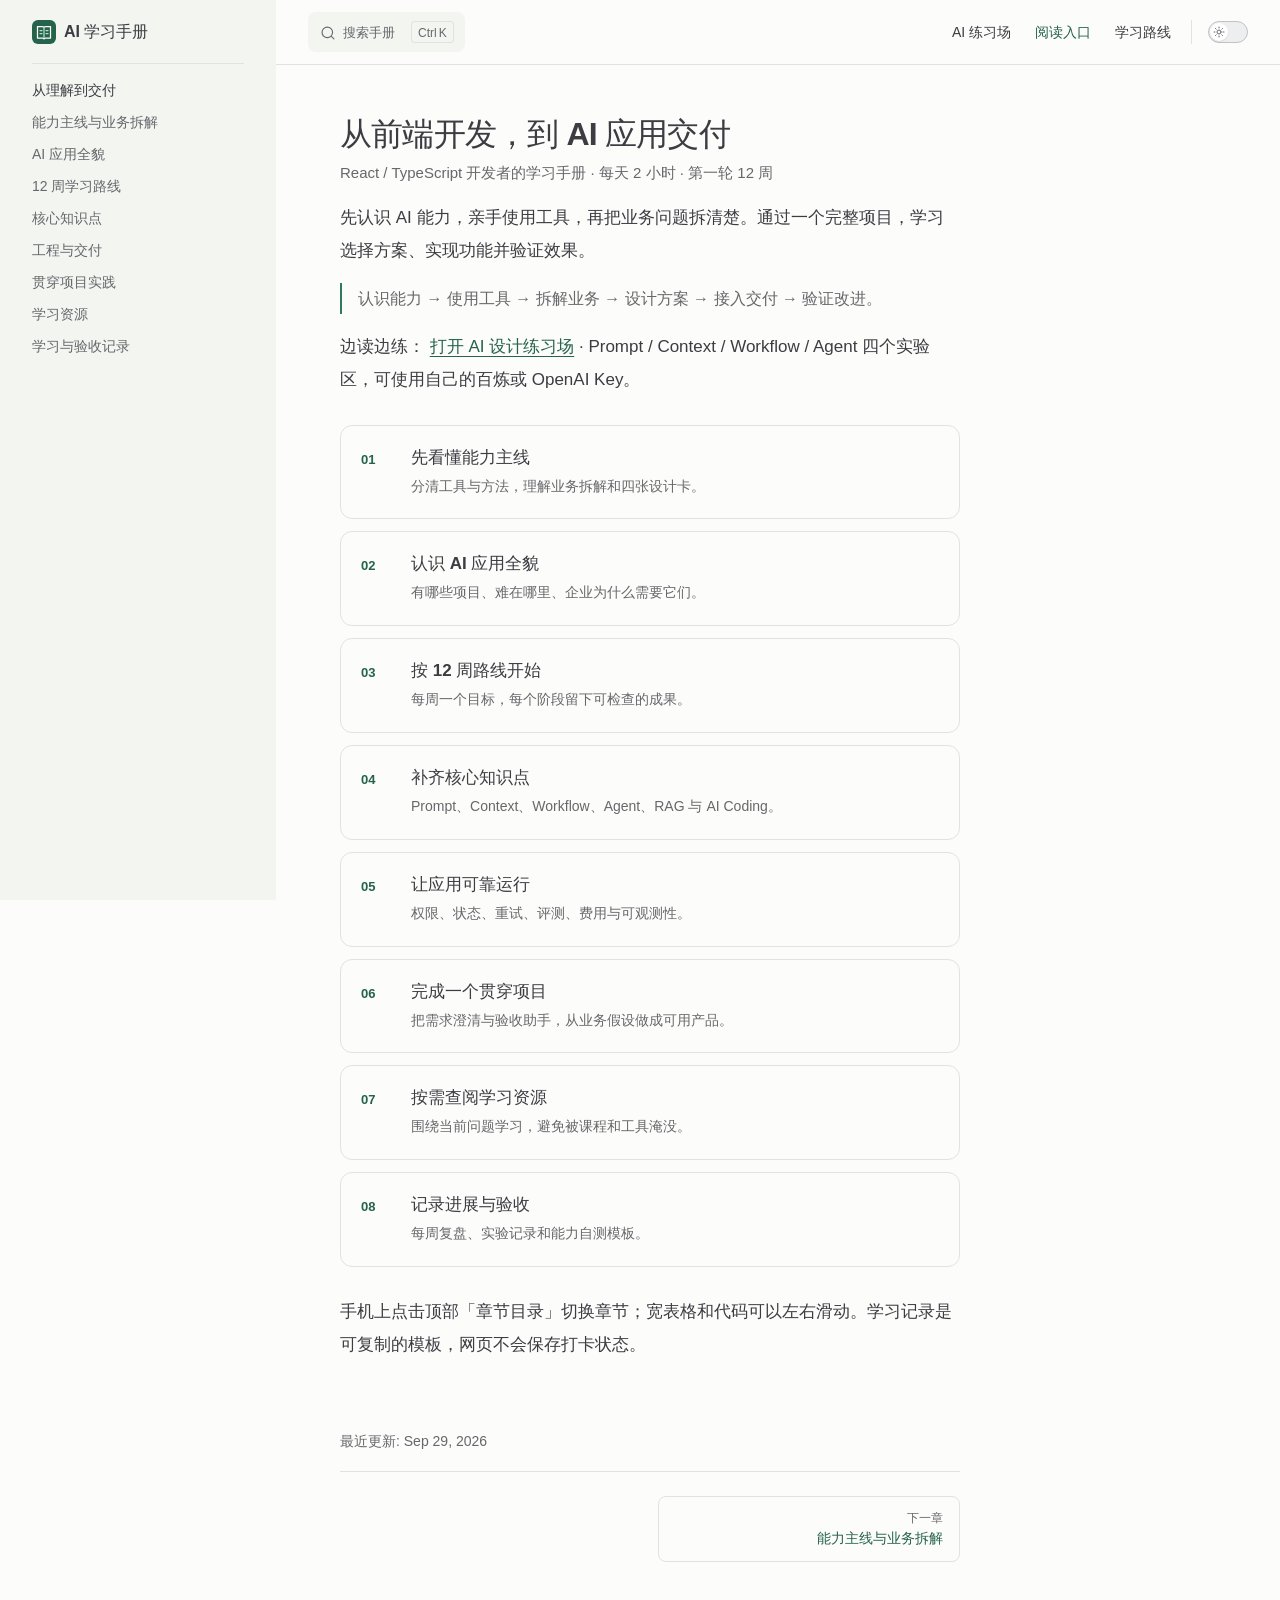
==== commit 4131bdee: "Publish handbook from 8f0c3f9" ====
--- a/index.html
+++ b/index.html
@@ -9,19 +9,19 @@
     <link rel="preload stylesheet" href="/assets/style.CjsG0iOr.css" as="style">
     <link rel="preload stylesheet" href="/vp-icons.css" as="style">
     
-    <script type="module" src="/assets/app.BDH7FHPC.js"></script>
+    <script type="module" src="/assets/app.DZFxQdXU.js"></script>
     <link rel="preload" href="/assets/inter-roman-latin.Di8DUHzh.woff2" as="font" type="font/woff2" crossorigin="">
-    <link rel="modulepreload" href="/assets/chunks/theme.BqFdGO96.js">
+    <link rel="modulepreload" href="/assets/chunks/theme.ErX9k5QR.js">
     <link rel="modulepreload" href="/assets/chunks/framework.D7WGirly.js">
-    <link rel="modulepreload" href="/assets/index.md.byQW-LFw.lean.js">
+    <link rel="modulepreload" href="/assets/index.md.DNcwCQ3S.lean.js">
     <link rel="icon" type="image/svg+xml" href="/favicon.svg">
     <meta name="theme-color" content="#f7f8f5">
     <script id="check-dark-mode">(()=>{const e=localStorage.getItem("vitepress-theme-appearance")||"auto",a=window.matchMedia("(prefers-color-scheme: dark)").matches;(!e||e==="auto"?a:e==="dark")&&document.documentElement.classList.add("dark")})();</script>
     <script id="check-mac-os">document.documentElement.classList.toggle("mac",/Mac|iPhone|iPod|iPad/i.test(navigator.platform));</script>
   </head>
   <body>
-    <div id="app"><div class="Layout" data-v-d8b57b2d><!--[--><!--]--><!--[--><span tabindex="-1" data-v-fcbfc0e0></span><a href="#VPContent" class="VPSkipLink visually-hidden" data-v-fcbfc0e0>跳到正文</a><!--]--><!----><header class="VPNav" data-v-d8b57b2d data-v-7ad780c2><div class="VPNavBar" data-v-7ad780c2 data-v-9fd4d1dd><div class="wrapper" data-v-9fd4d1dd><div class="container" data-v-9fd4d1dd><div class="title" data-v-9fd4d1dd><div class="VPNavBarTitle has-sidebar" data-v-9fd4d1dd data-v-9f43907a><a class="title" href="/" data-v-9f43907a><!--[--><!--]--><!--[--><img class="VPImage logo" src="/favicon.svg" alt data-v-ab19afbb><!--]--><span data-v-9f43907a>AI 学习手册</span><!--[--><!--]--></a></div></div><div class="content" data-v-9fd4d1dd><div class="content-body" data-v-9fd4d1dd><!--[--><!--]--><div class="VPNavBarSearch search" data-v-9fd4d1dd><!--[--><!----><div id="local-search"><button type="button" class="DocSearch DocSearch-Button" aria-label="搜索手册"><span class="DocSearch-Button-Container"><span class="vp-icon DocSearch-Search-Icon"></span><span class="DocSearch-Button-Placeholder">搜索手册</span></span><span class="DocSearch-Button-Keys"><kbd class="DocSearch-Button-Key"></kbd><kbd class="DocSearch-Button-Key">K</kbd></span></button></div><!--]--></div><nav aria-labelledby="main-nav-aria-label" class="VPNavBarMenu menu" data-v-9fd4d1dd data-v-afb2845e><span id="main-nav-aria-label" class="visually-hidden" data-v-afb2845e> Main Navigation </span><!--[--><!--[--><a class="VPLink link VPNavBarMenuLink active" href="/" tabindex="0" data-v-afb2845e data-v-815115f5><!--[--><span data-v-815115f5>阅读入口</span><!--]--></a><!--]--><!--[--><a class="VPLink link VPNavBarMenuLink" href="/docs/02-learning-roadmap.html" tabindex="0" data-v-afb2845e data-v-815115f5><!--[--><span data-v-815115f5>学习路线</span><!--]--></a><!--]--><!--]--></nav><!----><div class="VPNavBarAppearance appearance" data-v-9fd4d1dd data-v-3f90c1a5><button class="VPSwitch VPSwitchAppearance" type="button" role="switch" title aria-checked="false" data-v-3f90c1a5 data-v-be9742d9 data-v-b4ccac88><span class="check" data-v-b4ccac88><span class="icon" data-v-b4ccac88><!--[--><span class="vpi-sun sun" data-v-be9742d9></span><span class="vpi-moon moon" data-v-be9742d9></span><!--]--></span></span></button></div><!----><div class="VPFlyout VPNavBarExtra extra" data-v-9fd4d1dd data-v-f953d92f data-v-bfe7971f><button type="button" class="button" aria-haspopup="true" aria-expanded="false" aria-label="extra navigation" data-v-bfe7971f><span class="vpi-more-horizontal icon" data-v-bfe7971f></span></button><div class="menu" data-v-bfe7971f><div class="VPMenu" data-v-bfe7971f data-v-20ed86d6><!----><!--[--><!--[--><!----><div class="group" data-v-f953d92f><div class="item appearance" data-v-f953d92f><p class="label" data-v-f953d92f>阅读主题</p><div class="appearance-action" data-v-f953d92f><button class="VPSwitch VPSwitchAppearance" type="button" role="switch" title aria-checked="false" data-v-f953d92f data-v-be9742d9 data-v-b4ccac88><span class="check" data-v-b4ccac88><span class="icon" data-v-b4ccac88><!--[--><span class="vpi-sun sun" data-v-be9742d9></span><span class="vpi-moon moon" data-v-be9742d9></span><!--]--></span></span></button></div></div></div><!----><!--]--><!--]--></div></div></div><!--[--><!--]--><button type="button" class="VPNavBarHamburger hamburger" aria-label="mobile navigation" aria-expanded="false" aria-controls="VPNavScreen" data-v-9fd4d1dd data-v-6bee1efd><span class="container" data-v-6bee1efd><span class="top" data-v-6bee1efd></span><span class="middle" data-v-6bee1efd></span><span class="bottom" data-v-6bee1efd></span></span></button></div></div></div></div><div class="divider" data-v-9fd4d1dd><div class="divider-line" data-v-9fd4d1dd></div></div></div><!----></header><div class="VPLocalNav has-sidebar empty" data-v-d8b57b2d data-v-2488c25a><div class="container" data-v-2488c25a><button class="menu" aria-expanded="false" aria-controls="VPSidebarNav" data-v-2488c25a><span class="vpi-align-left menu-icon" data-v-2488c25a></span><span class="menu-text" data-v-2488c25a>章节目录</span></button><div class="VPLocalNavOutlineDropdown" style="--vp-vh:0px;" data-v-2488c25a data-v-6b867909><button data-v-6b867909>回到顶部</button><!----></div></div></div><aside class="VPSidebar" data-v-d8b57b2d data-v-42c4c606><div class="curtain" data-v-42c4c606></div><nav class="nav" id="VPSidebarNav" aria-labelledby="sidebar-aria-label" tabindex="-1" data-v-42c4c606><span class="visually-hidden" id="sidebar-aria-label" data-v-42c4c606> Sidebar Navigation </span><!--[--><!--]--><!--[--><div class="no-transition group" data-v-51288d80><section class="VPSidebarItem level-0" data-v-51288d80 data-v-0009425e><div class="item" role="button" tabindex="0" data-v-0009425e><div class="indicator" data-v-0009425e></div><h2 class="text" data-v-0009425e>从理解到交付</h2><!----></div><div class="items" data-v-0009425e><!--[--><div class="VPSidebarItem level-1 is-link" data-v-0009425e><div class="item" data-v-0009425e><div class="indicator" data-v-0009425e></div><a class="VPLink link link" href="/docs/08-capability-map-and-business-design.html" data-v-0009425e><!--[--><p class="text" data-v-0009425e>能力主线与业务拆解</p><!--]--></a><!----></div><!----></div><div class="VPSidebarItem level-1 is-link" data-v-0009425e><div class="item" data-v-0009425e><div class="indicator" data-v-0009425e></div><a class="VPLink link link" href="/docs/01-ai-application-landscape.html" data-v-0009425e><!--[--><p class="text" data-v-0009425e>AI 应用全貌</p><!--]--></a><!----></div><!----></div><div class="VPSidebarItem level-1 is-link" data-v-0009425e><div class="item" data-v-0009425e><div class="indicator" data-v-0009425e></div><a class="VPLink link link" href="/docs/02-learning-roadmap.html" data-v-0009425e><!--[--><p class="text" data-v-0009425e>12 周学习路线</p><!--]--></a><!----></div><!----></div><div class="VPSidebarItem level-1 is-link" data-v-0009425e><div class="item" data-v-0009425e><div class="indicator" data-v-0009425e></div><a class="VPLink link link" href="/docs/03-core-knowledge.html" data-v-0009425e><!--[--><p class="text" data-v-0009425e>核心知识点</p><!--]--></a><!----></div><!----></div><div class="VPSidebarItem level-1 is-link" data-v-0009425e><div class="item" data-v-0009425e><div class="indicator" data-v-0009425e></div><a class="VPLink link link" href="/docs/04-engineering-and-delivery.html" data-v-0009425e><!--[--><p class="text" data-v-0009425e>工程与交付</p><!--]--></a><!----></div><!----></div><div class="VPSidebarItem level-1 is-link" data-v-0009425e><div class="item" data-v-0009425e><div class="indicator" data-v-0009425e></div><a class="VPLink link link" href="/docs/05-capstone-project.html" data-v-0009425e><!--[--><p class="text" data-v-0009425e>贯穿项目实践</p><!--]--></a><!----></div><!----></div><div class="VPSidebarItem level-1 is-link" data-v-0009425e><div class="item" data-v-0009425e><div class="indicator" data-v-0009425e></div><a class="VPLink link link" href="/docs/06-learning-resources.html" data-v-0009425e><!--[--><p class="text" data-v-0009425e>学习资源</p><!--]--></a><!----></div><!----></div><div class="VPSidebarItem level-1 is-link" data-v-0009425e><div class="item" data-v-0009425e><div class="indicator" data-v-0009425e></div><a class="VPLink link link" href="/docs/07-progress-and-review.html" data-v-0009425e><!--[--><p class="text" data-v-0009425e>学习与验收记录</p><!--]--></a><!----></div><!----></div><!--]--></div></section></div><!--]--><!--[--><!--]--></nav></aside><div class="VPContent has-sidebar" id="VPContent" data-v-d8b57b2d data-v-9a6c75ad><div class="VPDoc has-sidebar has-aside" data-v-9a6c75ad data-v-e6f2a212><!--[--><!--]--><div class="container" data-v-e6f2a212><div class="aside" data-v-e6f2a212><div class="aside-curtain" data-v-e6f2a212></div><div class="aside-container" data-v-e6f2a212><div class="aside-content" data-v-e6f2a212><div class="VPDocAside" data-v-e6f2a212 data-v-cb998dce><!--[--><!--]--><!--[--><!--]--><nav aria-labelledby="doc-outline-aria-label" class="VPDocAsideOutline" data-v-cb998dce data-v-f610f197><div class="content" data-v-f610f197><div class="outline-marker" data-v-f610f197></div><div aria-level="2" class="outline-title" id="doc-outline-aria-label" role="heading" data-v-f610f197>本页目录</div><ul class="VPDocOutlineItem root" data-v-f610f197 data-v-53c99d69><!--[--><!--]--></ul></div></nav><!--[--><!--]--><div class="spacer" data-v-cb998dce></div><!--[--><!--]--><!----><!--[--><!--]--><!--[--><!--]--></div></div></div></div><div class="content" data-v-e6f2a212><div class="content-container" data-v-e6f2a212><!--[--><!--]--><main class="main" data-v-e6f2a212><div style="position:relative;" class="vp-doc _" data-v-e6f2a212><div><h1 id="从前端开发-到-ai-应用交付" tabindex="-1">从前端开发，到 AI 应用交付 <a class="header-anchor" href="#从前端开发-到-ai-应用交付" aria-label="Permalink to &quot;从前端开发，到 AI 应用交付&quot;">​</a></h1><div class="reading-intro">React / TypeScript 开发者的学习手册 · 每天 2 小时 · 第一轮 12 周</div><p>先认识 AI 能力，亲手使用工具，再把业务问题拆清楚。通过一个完整项目，学习选择方案、实现功能并验证效果。</p><blockquote><p>认识能力 → 使用工具 → 拆解业务 → 设计方案 → 接入交付 → 验证改进。</p></blockquote><div class="reading-path"><a class="chapter-link" href="/docs/08-capability-map-and-business-design.html"><span class="chapter-number">01</span><span><strong>先看懂能力主线</strong><small>分清工具与方法，理解业务拆解和四张设计卡。</small></span></a><a class="chapter-link" href="/docs/01-ai-application-landscape.html"><span class="chapter-number">02</span><span><strong>认识 AI 应用全貌</strong><small>有哪些项目、难在哪里、企业为什么需要它们。</small></span></a><a class="chapter-link" href="/docs/02-learning-roadmap.html"><span class="chapter-number">03</span><span><strong>按 12 周路线开始</strong><small>每周一个目标，每个阶段留下可检查的成果。</small></span></a><a class="chapter-link" href="/docs/03-core-knowledge.html"><span class="chapter-number">04</span><span><strong>补齐核心知识点</strong><small>Prompt、Context、Workflow、Agent、RAG 与 AI Coding。</small></span></a><a class="chapter-link" href="/docs/04-engineering-and-delivery.html"><span class="chapter-number">05</span><span><strong>让应用可靠运行</strong><small>权限、状态、重试、评测、费用与可观测性。</small></span></a><a class="chapter-link" href="/docs/05-capstone-project.html"><span class="chapter-number">06</span><span><strong>完成一个贯穿项目</strong><small>把需求澄清与验收助手，从业务假设做成可用产品。</small></span></a><a class="chapter-link" href="/docs/06-learning-resources.html"><span class="chapter-number">07</span><span><strong>按需查阅学习资源</strong><small>围绕当前问题学习，避免被课程和工具淹没。</small></span></a><a class="chapter-link" href="/docs/07-progress-and-review.html"><span class="chapter-number">08</span><span><strong>记录进展与验收</strong><small>每周复盘、实验记录和能力自测模板。</small></span></a></div><p>手机上点击顶部「章节目录」切换章节；宽表格和代码可以左右滑动。学习记录是可复制的模板，网页不会保存打卡状态。</p></div></div></main><footer class="VPDocFooter" data-v-e6f2a212 data-v-1bcd8184><!--[--><!--]--><div class="edit-info" data-v-1bcd8184><!----><div class="last-updated" data-v-1bcd8184><p class="VPLastUpdated" data-v-1bcd8184 data-v-1bb0c8a8>最近更新: <time datetime="2026-09-29T06:36:45.000Z" data-v-1bb0c8a8></time></p></div></div><nav class="prev-next" aria-labelledby="doc-footer-aria-label" data-v-1bcd8184><span class="visually-hidden" id="doc-footer-aria-label" data-v-1bcd8184>Pager</span><div class="pager" data-v-1bcd8184><!----></div><div class="pager" data-v-1bcd8184><a class="VPLink link pager-link next" href="/docs/08-capability-map-and-business-design.html" data-v-1bcd8184><!--[--><span class="desc" data-v-1bcd8184>下一章</span><span class="title" data-v-1bcd8184>能力主线与业务拆解</span><!--]--></a></div></nav></footer><!--[--><!--]--></div></div></div><!--[--><!--]--></div></div><!----><!--[--><!--]--></div></div>
-    <script>window.__VP_HASH_MAP__=JSON.parse("{\"docs_01-ai-application-landscape.md\":\"DeaOQa1g\",\"docs_02-learning-roadmap.md\":\"C2vMFqOl\",\"docs_03-core-knowledge.md\":\"BTTZeuzE\",\"docs_04-engineering-and-delivery.md\":\"AjjDkxnQ\",\"docs_05-capstone-project.md\":\"B0jfKe1O\",\"docs_06-learning-resources.md\":\"Dd5MnWan\",\"docs_07-progress-and-review.md\":\"qwElBuSe\",\"docs_08-capability-map-and-business-design.md\":\"BMOhCntL\",\"index.md\":\"byQW-LFw\"}");function deserializeFunctions(r){return Array.isArray(r)?r.map(deserializeFunctions):typeof r=="object"&&r!==null?Object.keys(r).reduce((t,n)=>(t[n]=deserializeFunctions(r[n]),t),{}):typeof r=="string"&&r.startsWith("_vp-fn_")?new Function(`return ${r.slice(7)}`)():r};window.__VP_SITE_DATA__=deserializeFunctions(JSON.parse("{\"lang\":\"zh-CN\",\"dir\":\"ltr\",\"title\":\"AI 学习手册\",\"description\":\"面向 React / TypeScript 开发者，从认识 AI 能力到业务拆解、方案设计与项目交付的学习手册。\",\"base\":\"/\",\"head\":[],\"router\":{\"prefetchLinks\":true},\"appearance\":true,\"themeConfig\":{\"logo\":\"/favicon.svg\",\"siteTitle\":\"AI 学习手册\",\"nav\":[{\"text\":\"阅读入口\",\"link\":\"/\"},{\"text\":\"学习路线\",\"link\":\"/docs/02-learning-roadmap\"}],\"sidebar\":[{\"text\":\"从理解到交付\",\"items\":[{\"text\":\"能力主线与业务拆解\",\"link\":\"/docs/08-capability-map-and-business-design\"},{\"text\":\"AI 应用全貌\",\"link\":\"/docs/01-ai-application-landscape\"},{\"text\":\"12 周学习路线\",\"link\":\"/docs/02-learning-roadmap\"},{\"text\":\"核心知识点\",\"link\":\"/docs/03-core-knowledge\"},{\"text\":\"工程与交付\",\"link\":\"/docs/04-engineering-and-delivery\"},{\"text\":\"贯穿项目实践\",\"link\":\"/docs/05-capstone-project\"},{\"text\":\"学习资源\",\"link\":\"/docs/06-learning-resources\"},{\"text\":\"学习与验收记录\",\"link\":\"/docs/07-progress-and-review\"}]}],\"outline\":{\"level\":[2,3],\"label\":\"本页目录\"},\"sidebarMenuLabel\":\"章节目录\",\"returnToTopLabel\":\"回到顶部\",\"darkModeSwitchLabel\":\"阅读主题\",\"lightModeSwitchTitle\":\"切换浅色模式\",\"darkModeSwitchTitle\":\"切换深色模式\",\"skipToContentLabel\":\"跳到正文\",\"docFooter\":{\"prev\":\"上一章\",\"next\":\"下一章\"},\"lastUpdated\":{\"text\":\"最近更新\",\"formatOptions\":{\"dateStyle\":\"medium\"}},\"search\":{\"provider\":\"local\",\"options\":{\"translations\":{\"button\":{\"buttonText\":\"搜索手册\",\"buttonAriaLabel\":\"搜索手册\"},\"modal\":{\"displayDetails\":\"显示详细内容\",\"resetButtonTitle\":\"清空搜索\",\"backButtonTitle\":\"关闭搜索\",\"noResultsText\":\"没有找到相关内容\",\"footer\":{\"selectText\":\"选择\",\"navigateText\":\"切换\",\"closeText\":\"关闭\"}}},\"miniSearch\":{\"options\":{\"tokenize\":\"_vp-fn_(text) => {\\n              const words = text.toLowerCase().match(/[a-z0-9_]+|[\\\\u3400-\\\\u9fff]/g) || [];\\n              return words;\\n            }\"},\"searchOptions\":{\"prefix\":true,\"fuzzy\":false,\"combineWith\":\"AND\"}}}}},\"locales\":{},\"scrollOffset\":134,\"cleanUrls\":false}"));</script>
+    <div id="app"><div class="Layout" data-v-d8b57b2d><!--[--><!--]--><!--[--><span tabindex="-1" data-v-fcbfc0e0></span><a href="#VPContent" class="VPSkipLink visually-hidden" data-v-fcbfc0e0>跳到正文</a><!--]--><!----><header class="VPNav" data-v-d8b57b2d data-v-7ad780c2><div class="VPNavBar" data-v-7ad780c2 data-v-9fd4d1dd><div class="wrapper" data-v-9fd4d1dd><div class="container" data-v-9fd4d1dd><div class="title" data-v-9fd4d1dd><div class="VPNavBarTitle has-sidebar" data-v-9fd4d1dd data-v-9f43907a><a class="title" href="/" data-v-9f43907a><!--[--><!--]--><!--[--><img class="VPImage logo" src="/favicon.svg" alt data-v-ab19afbb><!--]--><span data-v-9f43907a>AI 学习手册</span><!--[--><!--]--></a></div></div><div class="content" data-v-9fd4d1dd><div class="content-body" data-v-9fd4d1dd><!--[--><!--]--><div class="VPNavBarSearch search" data-v-9fd4d1dd><!--[--><!----><div id="local-search"><button type="button" class="DocSearch DocSearch-Button" aria-label="搜索手册"><span class="DocSearch-Button-Container"><span class="vp-icon DocSearch-Search-Icon"></span><span class="DocSearch-Button-Placeholder">搜索手册</span></span><span class="DocSearch-Button-Keys"><kbd class="DocSearch-Button-Key"></kbd><kbd class="DocSearch-Button-Key">K</kbd></span></button></div><!--]--></div><nav aria-labelledby="main-nav-aria-label" class="VPNavBarMenu menu" data-v-9fd4d1dd data-v-afb2845e><span id="main-nav-aria-label" class="visually-hidden" data-v-afb2845e> Main Navigation </span><!--[--><!--[--><a class="VPLink link VPNavBarMenuLink" href="/playground/" target="_self" tabindex="0" data-v-afb2845e data-v-815115f5><!--[--><span data-v-815115f5>AI 练习场</span><!--]--></a><!--]--><!--[--><a class="VPLink link VPNavBarMenuLink active" href="/" tabindex="0" data-v-afb2845e data-v-815115f5><!--[--><span data-v-815115f5>阅读入口</span><!--]--></a><!--]--><!--[--><a class="VPLink link VPNavBarMenuLink" href="/docs/02-learning-roadmap.html" tabindex="0" data-v-afb2845e data-v-815115f5><!--[--><span data-v-815115f5>学习路线</span><!--]--></a><!--]--><!--]--></nav><!----><div class="VPNavBarAppearance appearance" data-v-9fd4d1dd data-v-3f90c1a5><button class="VPSwitch VPSwitchAppearance" type="button" role="switch" title aria-checked="false" data-v-3f90c1a5 data-v-be9742d9 data-v-b4ccac88><span class="check" data-v-b4ccac88><span class="icon" data-v-b4ccac88><!--[--><span class="vpi-sun sun" data-v-be9742d9></span><span class="vpi-moon moon" data-v-be9742d9></span><!--]--></span></span></button></div><!----><div class="VPFlyout VPNavBarExtra extra" data-v-9fd4d1dd data-v-f953d92f data-v-bfe7971f><button type="button" class="button" aria-haspopup="true" aria-expanded="false" aria-label="extra navigation" data-v-bfe7971f><span class="vpi-more-horizontal icon" data-v-bfe7971f></span></button><div class="menu" data-v-bfe7971f><div class="VPMenu" data-v-bfe7971f data-v-20ed86d6><!----><!--[--><!--[--><!----><div class="group" data-v-f953d92f><div class="item appearance" data-v-f953d92f><p class="label" data-v-f953d92f>阅读主题</p><div class="appearance-action" data-v-f953d92f><button class="VPSwitch VPSwitchAppearance" type="button" role="switch" title aria-checked="false" data-v-f953d92f data-v-be9742d9 data-v-b4ccac88><span class="check" data-v-b4ccac88><span class="icon" data-v-b4ccac88><!--[--><span class="vpi-sun sun" data-v-be9742d9></span><span class="vpi-moon moon" data-v-be9742d9></span><!--]--></span></span></button></div></div></div><!----><!--]--><!--]--></div></div></div><!--[--><!--]--><button type="button" class="VPNavBarHamburger hamburger" aria-label="mobile navigation" aria-expanded="false" aria-controls="VPNavScreen" data-v-9fd4d1dd data-v-6bee1efd><span class="container" data-v-6bee1efd><span class="top" data-v-6bee1efd></span><span class="middle" data-v-6bee1efd></span><span class="bottom" data-v-6bee1efd></span></span></button></div></div></div></div><div class="divider" data-v-9fd4d1dd><div class="divider-line" data-v-9fd4d1dd></div></div></div><!----></header><div class="VPLocalNav has-sidebar empty" data-v-d8b57b2d data-v-2488c25a><div class="container" data-v-2488c25a><button class="menu" aria-expanded="false" aria-controls="VPSidebarNav" data-v-2488c25a><span class="vpi-align-left menu-icon" data-v-2488c25a></span><span class="menu-text" data-v-2488c25a>章节目录</span></button><div class="VPLocalNavOutlineDropdown" style="--vp-vh:0px;" data-v-2488c25a data-v-6b867909><button data-v-6b867909>回到顶部</button><!----></div></div></div><aside class="VPSidebar" data-v-d8b57b2d data-v-42c4c606><div class="curtain" data-v-42c4c606></div><nav class="nav" id="VPSidebarNav" aria-labelledby="sidebar-aria-label" tabindex="-1" data-v-42c4c606><span class="visually-hidden" id="sidebar-aria-label" data-v-42c4c606> Sidebar Navigation </span><!--[--><!--]--><!--[--><div class="no-transition group" data-v-51288d80><section class="VPSidebarItem level-0" data-v-51288d80 data-v-0009425e><div class="item" role="button" tabindex="0" data-v-0009425e><div class="indicator" data-v-0009425e></div><h2 class="text" data-v-0009425e>从理解到交付</h2><!----></div><div class="items" data-v-0009425e><!--[--><div class="VPSidebarItem level-1 is-link" data-v-0009425e><div class="item" data-v-0009425e><div class="indicator" data-v-0009425e></div><a class="VPLink link link" href="/docs/08-capability-map-and-business-design.html" data-v-0009425e><!--[--><p class="text" data-v-0009425e>能力主线与业务拆解</p><!--]--></a><!----></div><!----></div><div class="VPSidebarItem level-1 is-link" data-v-0009425e><div class="item" data-v-0009425e><div class="indicator" data-v-0009425e></div><a class="VPLink link link" href="/docs/01-ai-application-landscape.html" data-v-0009425e><!--[--><p class="text" data-v-0009425e>AI 应用全貌</p><!--]--></a><!----></div><!----></div><div class="VPSidebarItem level-1 is-link" data-v-0009425e><div class="item" data-v-0009425e><div class="indicator" data-v-0009425e></div><a class="VPLink link link" href="/docs/02-learning-roadmap.html" data-v-0009425e><!--[--><p class="text" data-v-0009425e>12 周学习路线</p><!--]--></a><!----></div><!----></div><div class="VPSidebarItem level-1 is-link" data-v-0009425e><div class="item" data-v-0009425e><div class="indicator" data-v-0009425e></div><a class="VPLink link link" href="/docs/03-core-knowledge.html" data-v-0009425e><!--[--><p class="text" data-v-0009425e>核心知识点</p><!--]--></a><!----></div><!----></div><div class="VPSidebarItem level-1 is-link" data-v-0009425e><div class="item" data-v-0009425e><div class="indicator" data-v-0009425e></div><a class="VPLink link link" href="/docs/04-engineering-and-delivery.html" data-v-0009425e><!--[--><p class="text" data-v-0009425e>工程与交付</p><!--]--></a><!----></div><!----></div><div class="VPSidebarItem level-1 is-link" data-v-0009425e><div class="item" data-v-0009425e><div class="indicator" data-v-0009425e></div><a class="VPLink link link" href="/docs/05-capstone-project.html" data-v-0009425e><!--[--><p class="text" data-v-0009425e>贯穿项目实践</p><!--]--></a><!----></div><!----></div><div class="VPSidebarItem level-1 is-link" data-v-0009425e><div class="item" data-v-0009425e><div class="indicator" data-v-0009425e></div><a class="VPLink link link" href="/docs/06-learning-resources.html" data-v-0009425e><!--[--><p class="text" data-v-0009425e>学习资源</p><!--]--></a><!----></div><!----></div><div class="VPSidebarItem level-1 is-link" data-v-0009425e><div class="item" data-v-0009425e><div class="indicator" data-v-0009425e></div><a class="VPLink link link" href="/docs/07-progress-and-review.html" data-v-0009425e><!--[--><p class="text" data-v-0009425e>学习与验收记录</p><!--]--></a><!----></div><!----></div><!--]--></div></section></div><!--]--><!--[--><!--]--></nav></aside><div class="VPContent has-sidebar" id="VPContent" data-v-d8b57b2d data-v-9a6c75ad><div class="VPDoc has-sidebar has-aside" data-v-9a6c75ad data-v-e6f2a212><!--[--><!--]--><div class="container" data-v-e6f2a212><div class="aside" data-v-e6f2a212><div class="aside-curtain" data-v-e6f2a212></div><div class="aside-container" data-v-e6f2a212><div class="aside-content" data-v-e6f2a212><div class="VPDocAside" data-v-e6f2a212 data-v-cb998dce><!--[--><!--]--><!--[--><!--]--><nav aria-labelledby="doc-outline-aria-label" class="VPDocAsideOutline" data-v-cb998dce data-v-f610f197><div class="content" data-v-f610f197><div class="outline-marker" data-v-f610f197></div><div aria-level="2" class="outline-title" id="doc-outline-aria-label" role="heading" data-v-f610f197>本页目录</div><ul class="VPDocOutlineItem root" data-v-f610f197 data-v-53c99d69><!--[--><!--]--></ul></div></nav><!--[--><!--]--><div class="spacer" data-v-cb998dce></div><!--[--><!--]--><!----><!--[--><!--]--><!--[--><!--]--></div></div></div></div><div class="content" data-v-e6f2a212><div class="content-container" data-v-e6f2a212><!--[--><!--]--><main class="main" data-v-e6f2a212><div style="position:relative;" class="vp-doc _" data-v-e6f2a212><div><h1 id="从前端开发-到-ai-应用交付" tabindex="-1">从前端开发，到 AI 应用交付 <a class="header-anchor" href="#从前端开发-到-ai-应用交付" aria-label="Permalink to &quot;从前端开发，到 AI 应用交付&quot;">​</a></h1><div class="reading-intro">React / TypeScript 开发者的学习手册 · 每天 2 小时 · 第一轮 12 周</div><p>先认识 AI 能力，亲手使用工具，再把业务问题拆清楚。通过一个完整项目，学习选择方案、实现功能并验证效果。</p><blockquote><p>认识能力 → 使用工具 → 拆解业务 → 设计方案 → 接入交付 → 验证改进。</p></blockquote><p><strong>边读边练：</strong> <a href="/playground/" target="_self">打开 AI 设计练习场</a> · Prompt / Context / Workflow / Agent 四个实验区，可使用自己的百炼或 OpenAI Key。</p><div class="reading-path"><a class="chapter-link" href="/docs/08-capability-map-and-business-design.html"><span class="chapter-number">01</span><span><strong>先看懂能力主线</strong><small>分清工具与方法，理解业务拆解和四张设计卡。</small></span></a><a class="chapter-link" href="/docs/01-ai-application-landscape.html"><span class="chapter-number">02</span><span><strong>认识 AI 应用全貌</strong><small>有哪些项目、难在哪里、企业为什么需要它们。</small></span></a><a class="chapter-link" href="/docs/02-learning-roadmap.html"><span class="chapter-number">03</span><span><strong>按 12 周路线开始</strong><small>每周一个目标，每个阶段留下可检查的成果。</small></span></a><a class="chapter-link" href="/docs/03-core-knowledge.html"><span class="chapter-number">04</span><span><strong>补齐核心知识点</strong><small>Prompt、Context、Workflow、Agent、RAG 与 AI Coding。</small></span></a><a class="chapter-link" href="/docs/04-engineering-and-delivery.html"><span class="chapter-number">05</span><span><strong>让应用可靠运行</strong><small>权限、状态、重试、评测、费用与可观测性。</small></span></a><a class="chapter-link" href="/docs/05-capstone-project.html"><span class="chapter-number">06</span><span><strong>完成一个贯穿项目</strong><small>把需求澄清与验收助手，从业务假设做成可用产品。</small></span></a><a class="chapter-link" href="/docs/06-learning-resources.html"><span class="chapter-number">07</span><span><strong>按需查阅学习资源</strong><small>围绕当前问题学习，避免被课程和工具淹没。</small></span></a><a class="chapter-link" href="/docs/07-progress-and-review.html"><span class="chapter-number">08</span><span><strong>记录进展与验收</strong><small>每周复盘、实验记录和能力自测模板。</small></span></a></div><p>手机上点击顶部「章节目录」切换章节；宽表格和代码可以左右滑动。学习记录是可复制的模板，网页不会保存打卡状态。</p></div></div></main><footer class="VPDocFooter" data-v-e6f2a212 data-v-1bcd8184><!--[--><!--]--><div class="edit-info" data-v-1bcd8184><!----><div class="last-updated" data-v-1bcd8184><p class="VPLastUpdated" data-v-1bcd8184 data-v-1bb0c8a8>最近更新: <time datetime="2026-09-29T07:53:37.000Z" data-v-1bb0c8a8></time></p></div></div><nav class="prev-next" aria-labelledby="doc-footer-aria-label" data-v-1bcd8184><span class="visually-hidden" id="doc-footer-aria-label" data-v-1bcd8184>Pager</span><div class="pager" data-v-1bcd8184><!----></div><div class="pager" data-v-1bcd8184><a class="VPLink link pager-link next" href="/docs/08-capability-map-and-business-design.html" data-v-1bcd8184><!--[--><span class="desc" data-v-1bcd8184>下一章</span><span class="title" data-v-1bcd8184>能力主线与业务拆解</span><!--]--></a></div></nav></footer><!--[--><!--]--></div></div></div><!--[--><!--]--></div></div><!----><!--[--><!--]--></div></div>
+    <script>window.__VP_HASH_MAP__=JSON.parse("{\"docs_01-ai-application-landscape.md\":\"DeaOQa1g\",\"docs_02-learning-roadmap.md\":\"C2vMFqOl\",\"docs_03-core-knowledge.md\":\"BTTZeuzE\",\"docs_04-engineering-and-delivery.md\":\"AjjDkxnQ\",\"docs_05-capstone-project.md\":\"B0jfKe1O\",\"docs_06-learning-resources.md\":\"Dd5MnWan\",\"docs_07-progress-and-review.md\":\"qwElBuSe\",\"docs_08-capability-map-and-business-design.md\":\"BMOhCntL\",\"index.md\":\"DNcwCQ3S\"}");function deserializeFunctions(r){return Array.isArray(r)?r.map(deserializeFunctions):typeof r=="object"&&r!==null?Object.keys(r).reduce((t,n)=>(t[n]=deserializeFunctions(r[n]),t),{}):typeof r=="string"&&r.startsWith("_vp-fn_")?new Function(`return ${r.slice(7)}`)():r};window.__VP_SITE_DATA__=deserializeFunctions(JSON.parse("{\"lang\":\"zh-CN\",\"dir\":\"ltr\",\"title\":\"AI 学习手册\",\"description\":\"面向 React / TypeScript 开发者，从认识 AI 能力到业务拆解、方案设计与项目交付的学习手册。\",\"base\":\"/\",\"head\":[],\"router\":{\"prefetchLinks\":true},\"appearance\":true,\"themeConfig\":{\"logo\":\"/favicon.svg\",\"siteTitle\":\"AI 学习手册\",\"nav\":[{\"text\":\"AI 练习场\",\"link\":\"/playground/\",\"target\":\"_self\"},{\"text\":\"阅读入口\",\"link\":\"/\"},{\"text\":\"学习路线\",\"link\":\"/docs/02-learning-roadmap\"}],\"sidebar\":[{\"text\":\"从理解到交付\",\"items\":[{\"text\":\"能力主线与业务拆解\",\"link\":\"/docs/08-capability-map-and-business-design\"},{\"text\":\"AI 应用全貌\",\"link\":\"/docs/01-ai-application-landscape\"},{\"text\":\"12 周学习路线\",\"link\":\"/docs/02-learning-roadmap\"},{\"text\":\"核心知识点\",\"link\":\"/docs/03-core-knowledge\"},{\"text\":\"工程与交付\",\"link\":\"/docs/04-engineering-and-delivery\"},{\"text\":\"贯穿项目实践\",\"link\":\"/docs/05-capstone-project\"},{\"text\":\"学习资源\",\"link\":\"/docs/06-learning-resources\"},{\"text\":\"学习与验收记录\",\"link\":\"/docs/07-progress-and-review\"}]}],\"outline\":{\"level\":[2,3],\"label\":\"本页目录\"},\"sidebarMenuLabel\":\"章节目录\",\"returnToTopLabel\":\"回到顶部\",\"darkModeSwitchLabel\":\"阅读主题\",\"lightModeSwitchTitle\":\"切换浅色模式\",\"darkModeSwitchTitle\":\"切换深色模式\",\"skipToContentLabel\":\"跳到正文\",\"docFooter\":{\"prev\":\"上一章\",\"next\":\"下一章\"},\"lastUpdated\":{\"text\":\"最近更新\",\"formatOptions\":{\"dateStyle\":\"medium\"}},\"search\":{\"provider\":\"local\",\"options\":{\"translations\":{\"button\":{\"buttonText\":\"搜索手册\",\"buttonAriaLabel\":\"搜索手册\"},\"modal\":{\"displayDetails\":\"显示详细内容\",\"resetButtonTitle\":\"清空搜索\",\"backButtonTitle\":\"关闭搜索\",\"noResultsText\":\"没有找到相关内容\",\"footer\":{\"selectText\":\"选择\",\"navigateText\":\"切换\",\"closeText\":\"关闭\"}}},\"miniSearch\":{\"options\":{\"tokenize\":\"_vp-fn_(text) => {\\n              const words = text.toLowerCase().match(/[a-z0-9_]+|[\\\\u3400-\\\\u9fff]/g) || [];\\n              return words;\\n            }\"},\"searchOptions\":{\"prefix\":true,\"fuzzy\":false,\"combineWith\":\"AND\"}}}}},\"locales\":{},\"scrollOffset\":134,\"cleanUrls\":false}"));</script>
     
   </body>
 </html>
